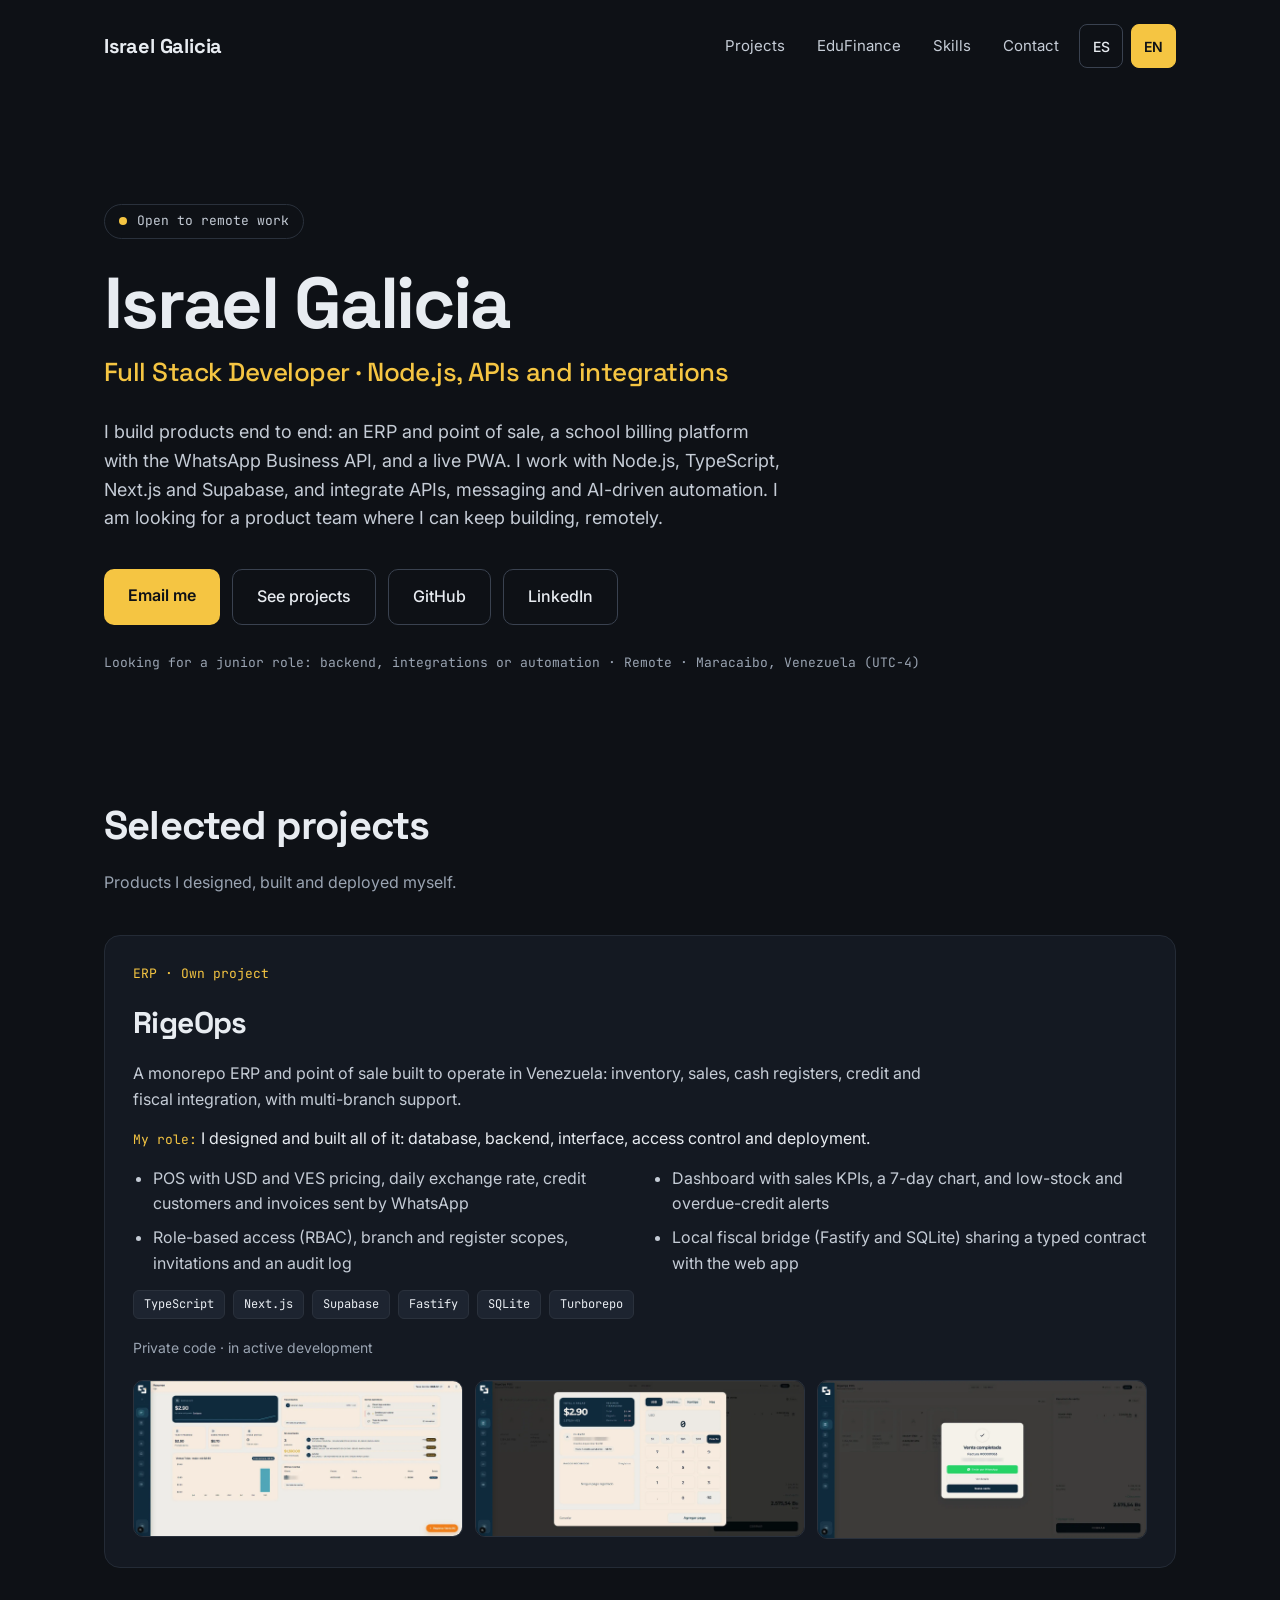
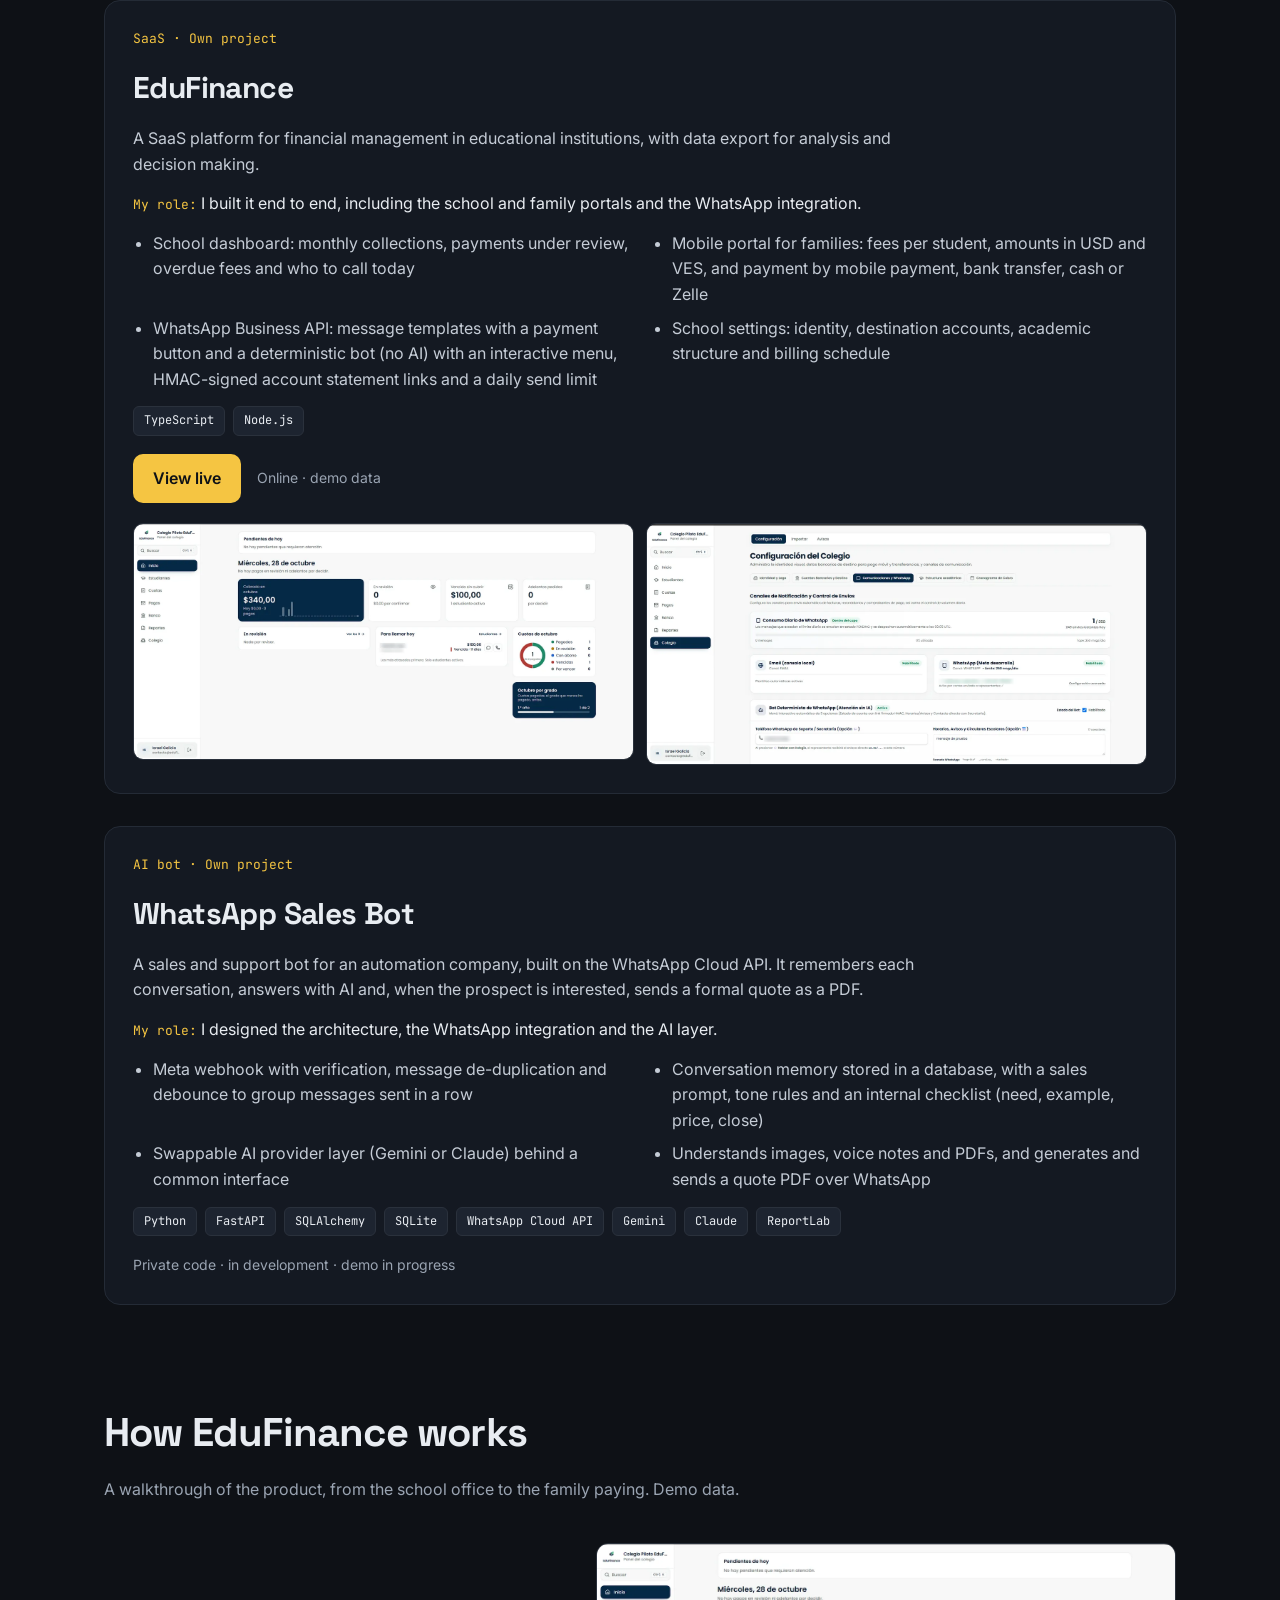
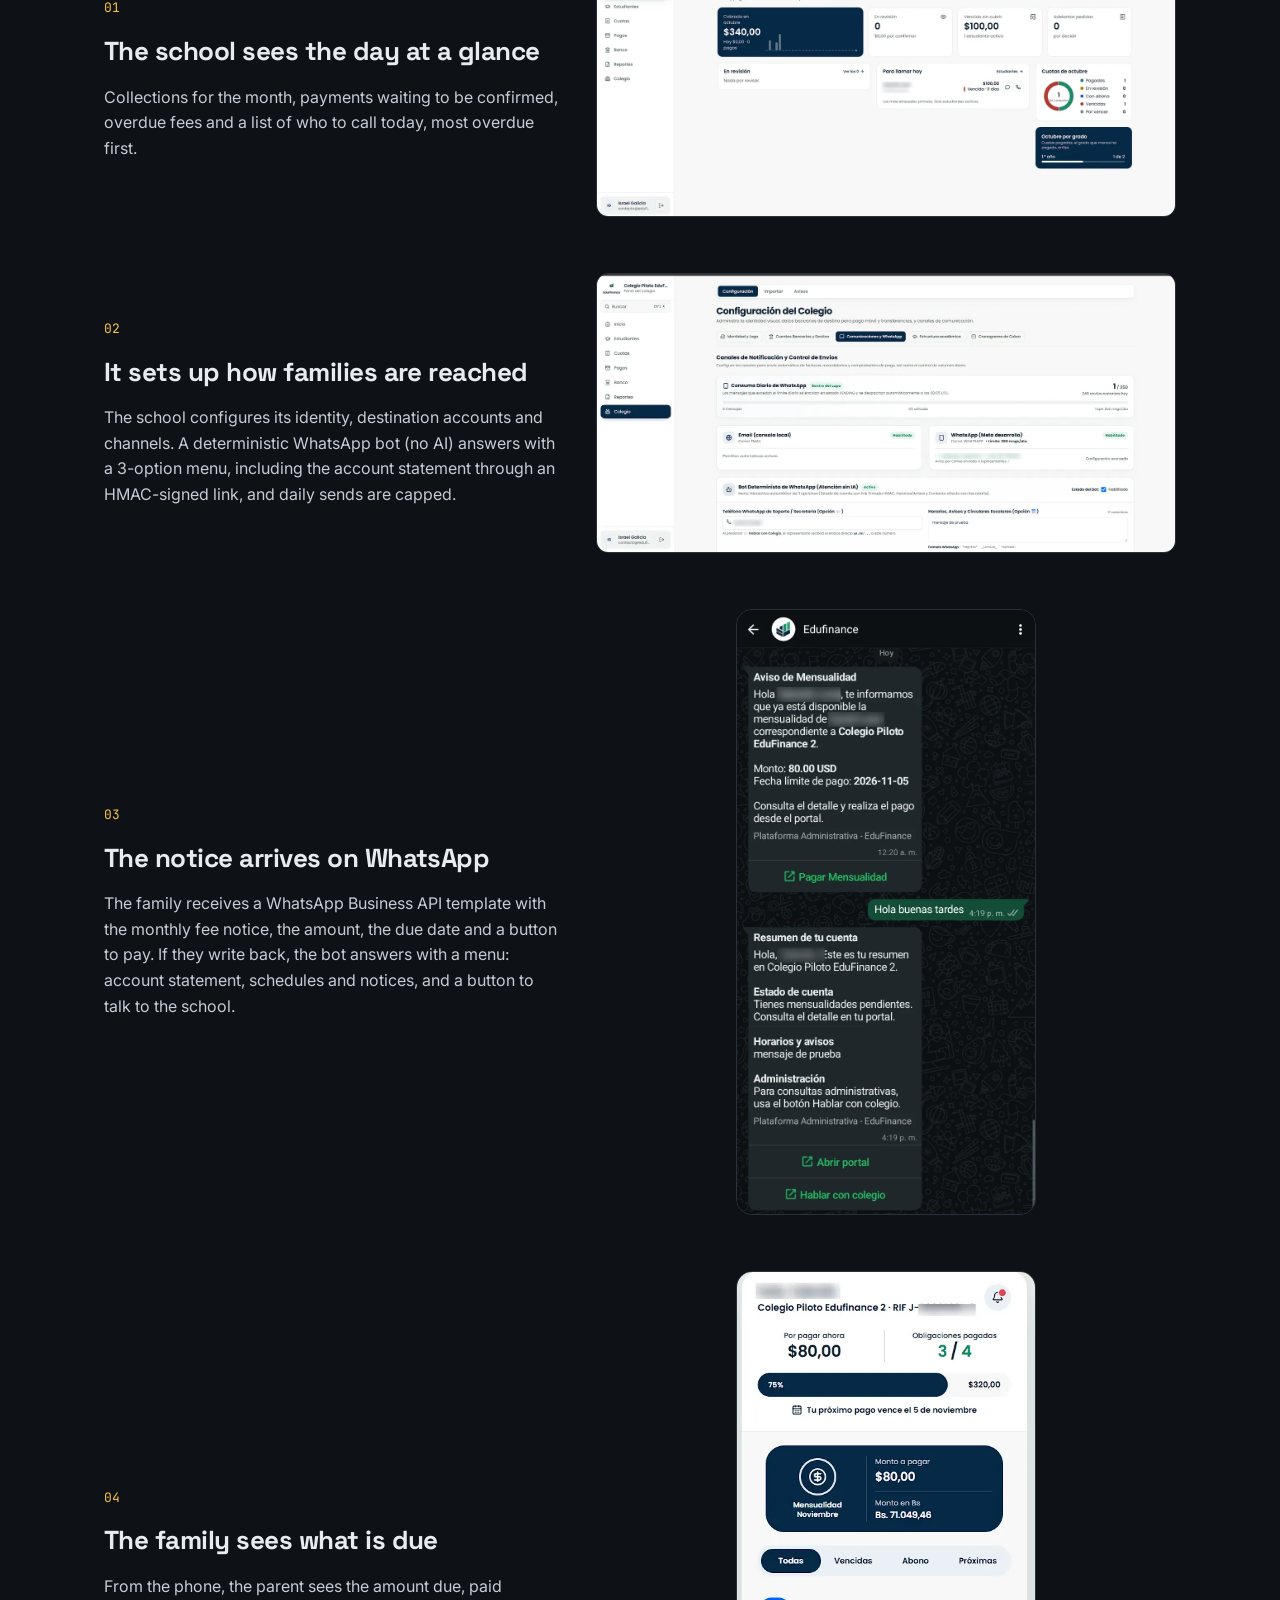
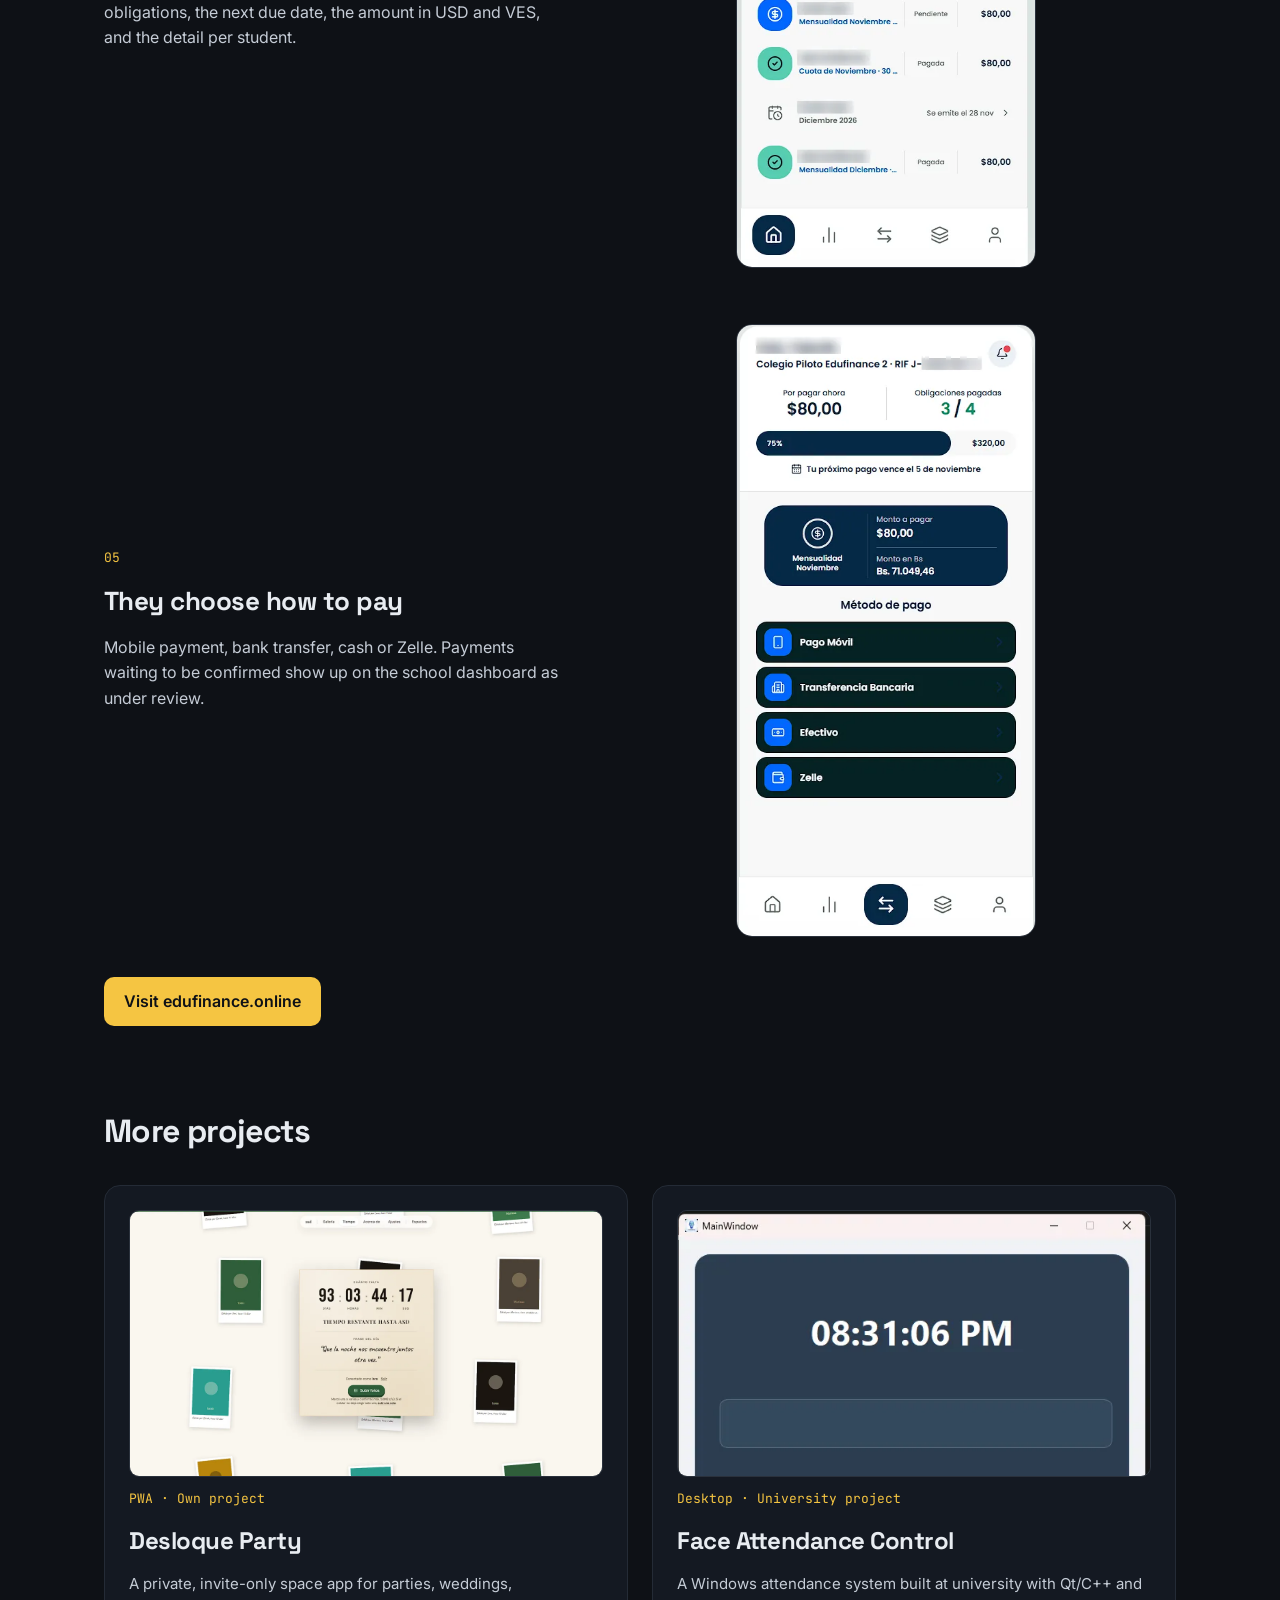
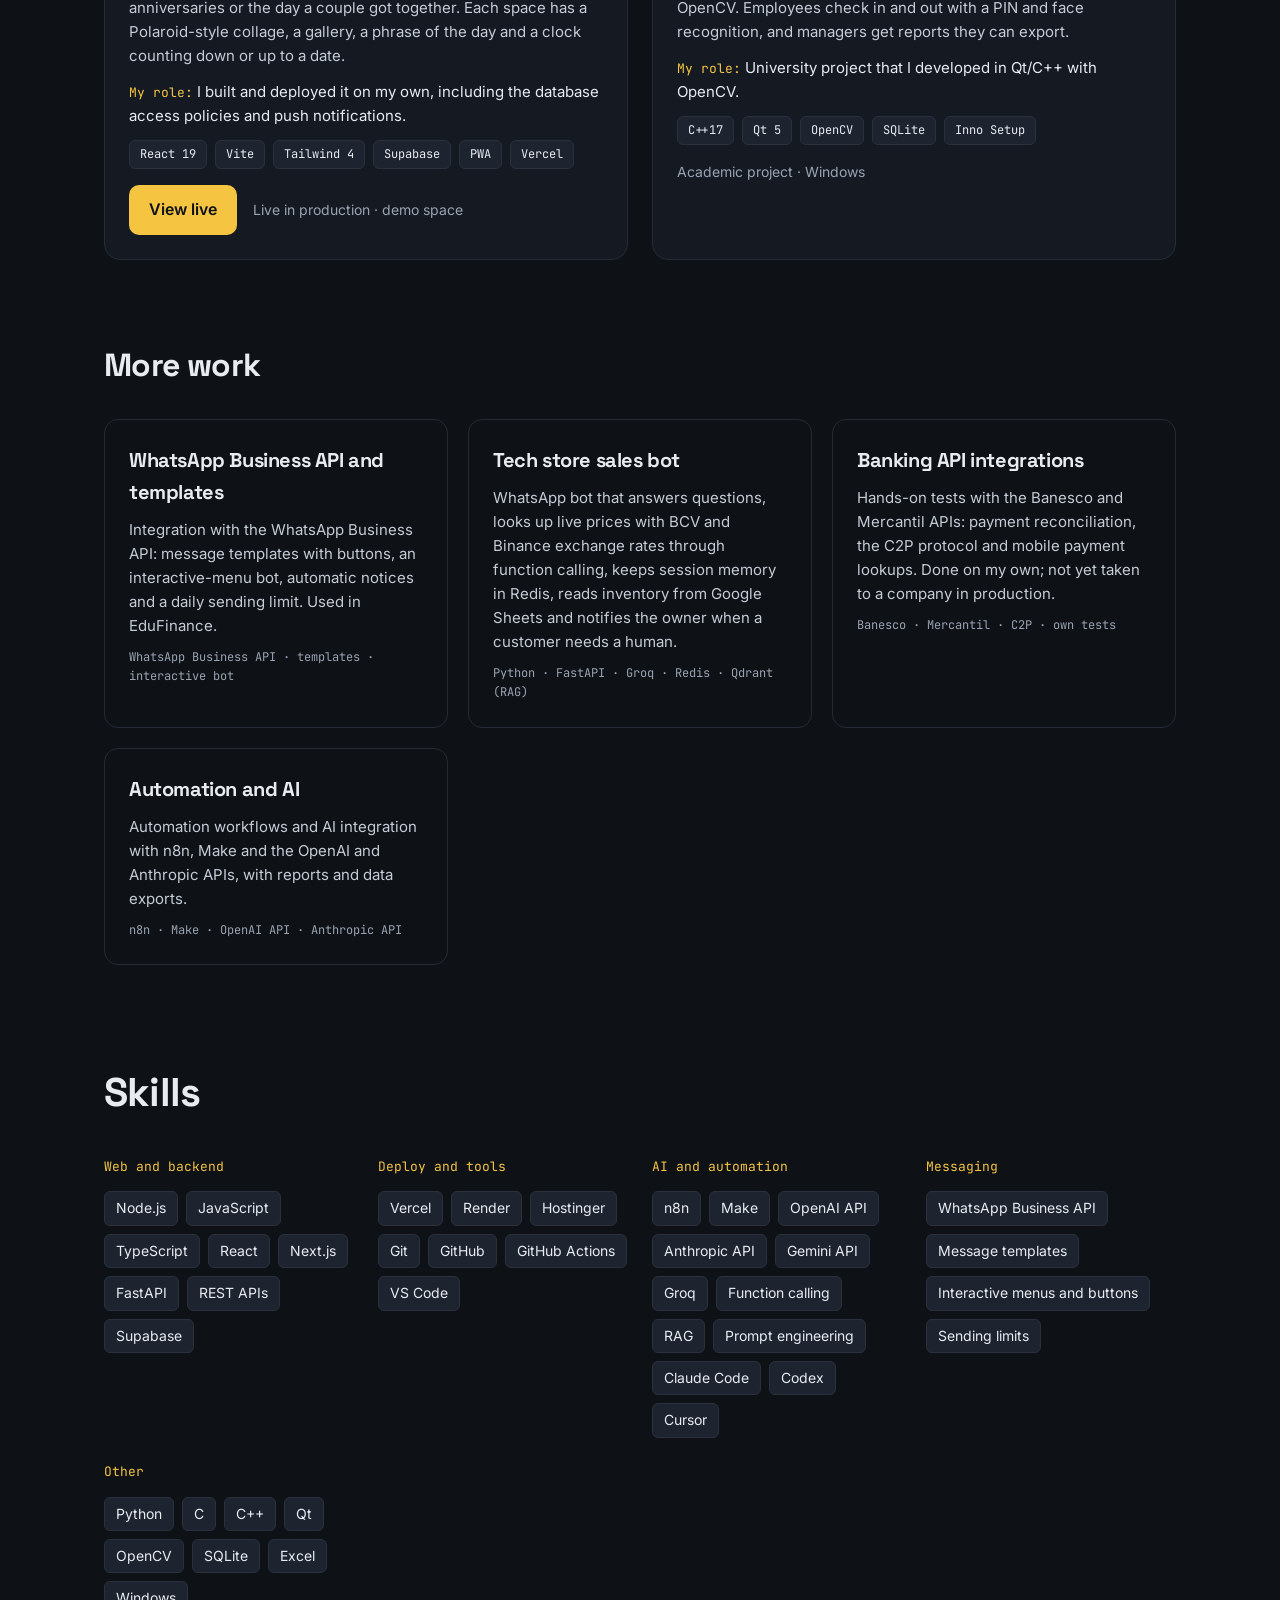
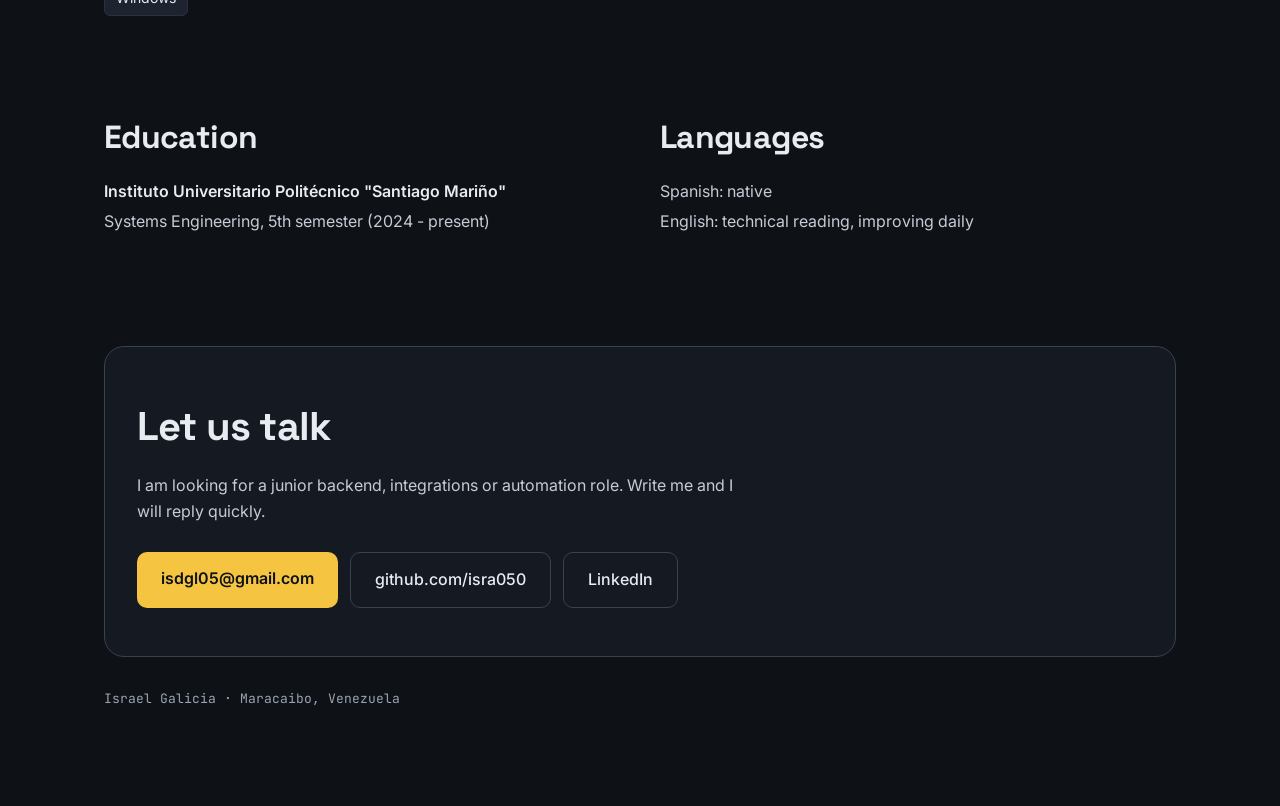
==== index.html @ 253f4ac2 "primera voy" ====
<!doctype html>
<html lang="es">
<head>
<meta charset="utf-8">
<meta name="viewport" content="width=device-width, initial-scale=1">
<title>Israel Galicia · Desarrollador Full Stack</title>
<meta name="description" content="Portafolio de Israel Galicia: Node.js, TypeScript, Next.js, Supabase, WhatsApp Business API e integraciones. Maracaibo, Venezuela · Remoto.">
<meta property="og:title" content="Israel Galicia · Full Stack Developer">
<meta property="og:description" content="ERP/POS, plataforma de cobranza con WhatsApp Business API y una PWA en producción.">
<link rel="preconnect" href="https://fonts.googleapis.com">
<link rel="preconnect" href="https://fonts.gstatic.com" crossorigin>
<link rel="stylesheet" href="https://fonts.googleapis.com/css2?family=Space+Grotesk:wght@500;700&family=Inter:wght@400;500;600&family=JetBrains+Mono:wght@400;500&display=swap">
<style>
*{box-sizing:border-box}
html{scroll-behavior:smooth}
body{margin:0;background:#0E1116;color:#E8ECF1;font-family:'Inter',system-ui,sans-serif;font-size:16px;line-height:1.6}
a{color:#F5C542}a:hover{color:#FFE08A}
button{font-family:inherit;border-radius:8px;padding:8px 12px;min-width:44px;min-height:44px;font-size:14px;cursor:pointer;background:transparent;color:#E8ECF1;border:1px solid #3A4250;font-weight:500}
button.on{background:#F5C542;color:#0E1116;border-color:#F5C542;font-weight:600}
.w{max-width:1120px;margin:0 auto;padding:40px 24px}
.mono{font-family:'JetBrains Mono',monospace}
.sg{font-family:'Space Grotesk',sans-serif;font-weight:700;letter-spacing:-.02em}
h1,h2,h3{margin:0}
h2.big{font-size:40px}h2.mid{font-size:32px}
.nav{display:flex;flex-wrap:wrap;gap:16px;align-items:center;justify-content:space-between;padding-top:24px}
.nav a.l{color:#C5CCD6;text-decoration:none;font-size:15px;padding:10px 12px}
.nav .r{display:flex;flex-wrap:wrap;gap:8px;align-items:center}
.hero{padding-top:96px;padding-bottom:80px}
.pill{display:inline-flex;align-items:center;gap:10px;border:1px solid #2A313C;border-radius:999px;padding:6px 14px;font-size:13px;color:#C5CCD6}
.pill i{width:8px;height:8px;border-radius:999px;background:#F5C542;display:inline-block}
.hero h1{margin-top:28px;font-size:72px;line-height:1.02;letter-spacing:-.03em}
.btn{background:#F5C542;color:#0E1116;text-decoration:none;font-weight:600;padding:14px 24px;border-radius:10px;display:inline-block}
.btn:hover{color:#0E1116;background:#FFE08A}
.btn2{border:1px solid #3A4250;color:#E8ECF1;text-decoration:none;font-weight:500;padding:14px 24px;border-radius:10px;display:inline-block}
.btn.s{padding:12px 20px}
.card{border:1px solid #242B36;background:#141922;border-radius:16px;padding:28px;display:flex;flex-direction:column;gap:14px}
.kind{font-size:13px;color:#F5C542}
.chip{font-family:'JetBrains Mono',monospace;font-size:12px;color:#E8ECF1;background:#1D2430;border:1px solid #2A313C;border-radius:6px;padding:4px 10px}
.chips{display:flex;flex-wrap:wrap;gap:8px}
.pts{margin:0;padding-left:20px;color:#C5CCD6;display:grid;grid-template-columns:repeat(auto-fit,minmax(320px,1fr));gap:8px 44px}
.shots img,.shot{width:100%;height:auto;display:block;border-radius:10px;border:1px solid #2A313C}
.row{display:flex;flex-wrap:wrap;gap:16px;align-items:center;margin-top:4px}
.muted{color:#9AA4B2}.soft{color:#C5CCD6}
.flow{display:flex;flex-wrap:wrap;gap:32px;align-items:center}
.flow .tx{flex:1 1 300px;min-width:0;display:flex;flex-direction:column;gap:12px}
.flow .im{flex:1.5 1 340px;min-width:0;display:flex;justify-content:center}
.flow img{max-width:100%;height:auto;display:block;border-radius:12px;border:1px solid #2A313C}
.grid2{display:grid;gap:24px;grid-template-columns:repeat(auto-fit,minmax(320px,1fr))}
.more{border:1px solid #242B36;border-radius:14px;padding:24px;display:flex;flex-direction:column;gap:10px}
.skill{font-size:14px;color:#E8ECF1;background:#1D2430;border:1px solid #2A313C;border-radius:6px;padding:5px 11px}
.contact{border:1px solid #3A4250;border-radius:20px;padding:48px 32px;background:#141922}
:focus-visible{outline:2px solid #F5C542;outline-offset:2px}
@media (max-width:640px){
 .hero h1{font-size:46px}.hero{padding-top:56px;padding-bottom:48px}
 h2.big{font-size:32px}.shots{grid-template-columns:minmax(0,1fr)!important}
 .pts{grid-template-columns:minmax(0,1fr)}.card{padding:20px}.contact{padding:32px 20px}
 .grid2{grid-template-columns:minmax(0,1fr)}
}
</style>
</head>
<body>
<div id="app"></div>
<script>
var DATA={"es": {"t": {"navProjects": "Proyectos", "navSkills": "Habilidades", "navContact": "Contacto", "status": "Disponible para trabajo remoto", "role": "Desarrollador Full Stack · Node.js, APIs e integraciones", "intro": "Construyo productos de punta a punta: un ERP con punto de venta, una plataforma de cobranza escolar con WhatsApp Business API y una PWA en producción. Trabajo con Node.js, TypeScript, Next.js y Supabase, e integro APIs, mensajería y automatización con IA. Busco un equipo de producto donde seguir construyendo, de forma remota.", "ctaMail": "Escríbeme", "ctaProjects": "Ver proyectos", "projectsTitle": "Proyectos seleccionados", "projectsSub": "Productos que diseñé, construí y puse en producción yo mismo.", "shotPlaceholder": "Captura de pantalla pendiente", "flowTitle": "Cómo se mueve EduFinance", "flowSub": "Un recorrido por el producto, de la secretaría del colegio a la familia que paga. Datos de demostración.", "flowCta": "Visitar edufinance.online", "avail": "Busco un rol junior: backend, integraciones o automatización · Remoto · Maracaibo, Venezuela (UTC-4)", "roleLabel": "Mi rol:", "otherTitle": "Más proyectos", "viewLive": "Ver en vivo", "moreTitle": "Más trabajo", "skillsTitle": "Habilidades", "eduTitle": "Educación", "eduDegree": "Ingeniería de Sistemas, 5.º semestre (2024 - presente)", "langTitle": "Idiomas", "langEs": "Español: nativo", "langEn": "Inglés: lectura técnica, mejorando a diario", "contactTitle": "Hablemos", "contactSub": "Busco un rol junior de backend, integraciones o automatización. Escríbeme y te respondo pronto.", "footer": "Israel Galicia · Maracaibo, Venezuela"}, "more": [{"name": "WhatsApp Business API y plantillas", "desc": "Integración con la WhatsApp Business API: plantillas de mensajes con botones, bot con menú interactivo, avisos automáticos y control del límite diario de envíos. En uso en EduFinance.", "note": "WhatsApp Business API · plantillas · bot interactivo"}, {"name": "Bot de ventas para tienda de tecnología", "desc": "Bot de WhatsApp que responde preguntas, consulta precios en tiempo real con las tasas BCV y Binance mediante function calling, guarda la sesión en Redis, lee el inventario desde Google Sheets y avisa al dueño cuando un cliente necesita atención humana.", "note": "Python · FastAPI · Groq · Redis · Qdrant (RAG)"}, {"name": "Integraciones con APIs bancarias", "desc": "Pruebas reales con las APIs de Banesco y Mercantil: conciliación de pagos, protocolo C2P y consultas de pago móvil. Las hice por mi cuenta; todavía no las he llevado a una empresa en producción.", "note": "Banesco · Mercantil · C2P · pruebas propias"}, {"name": "Automatización e IA", "desc": "Flujos de automatización e integración de IA con n8n, Make y las APIs de OpenAI y Anthropic, con reportes y exportaciones de datos.", "note": "n8n · Make · OpenAI API · Anthropic API"}], "skills": [{"title": "Web y backend", "items": [{"label": "Node.js"}, {"label": "JavaScript"}, {"label": "TypeScript"}, {"label": "React"}, {"label": "Next.js"}, {"label": "FastAPI"}, {"label": "REST APIs"}, {"label": "Supabase"}]}, {"title": "Despliegue y herramientas", "items": [{"label": "Vercel"}, {"label": "Render"}, {"label": "Hostinger"}, {"label": "Git"}, {"label": "GitHub"}, {"label": "GitHub Actions"}, {"label": "VS Code"}]}, {"title": "IA y automatización", "items": [{"label": "n8n"}, {"label": "Make"}, {"label": "OpenAI API"}, {"label": "Anthropic API"}, {"label": "Gemini API"}, {"label": "Groq"}, {"label": "Function calling"}, {"label": "RAG"}, {"label": "Prompt engineering"}, {"label": "Claude Code"}, {"label": "Codex"}, {"label": "Cursor"}]}, {"title": "Mensajería", "items": [{"label": "WhatsApp Business API"}, {"label": "Plantillas de mensajes"}, {"label": "Menús interactivos y botones"}, {"label": "Control de límites de envío"}]}, {"title": "Otros", "items": [{"label": "Python"}, {"label": "C"}, {"label": "C++"}, {"label": "Qt"}, {"label": "OpenCV"}, {"label": "SQLite"}, {"label": "Excel"}, {"label": "Windows"}]}], "flow": [{"step": "01", "src": "img/edu_panel.webp", "imgStyle": "width: 100%; height: auto; display: block; border-radius: 12px; border: 1px solid #2A313C", "alt": "Panel del colegio en EduFinance", "title": "El colegio ve el día de un vistazo", "text": "Cobrado en el mes, pagos por confirmar, cuotas vencidas sin cubrir y una lista de a quién llamar hoy, con los más atrasados primero."}, {"step": "02", "src": "img/edu_config.webp", "imgStyle": "width: 100%; height: auto; display: block; border-radius: 12px; border: 1px solid #2A313C", "alt": "Configuración de comunicaciones y WhatsApp en EduFinance", "title": "Configura cómo se contacta a las familias", "text": "El colegio configura su identidad, cuentas de destino y canales. Un bot de WhatsApp determinista (sin IA) responde con un menú de 3 opciones, entre ellas el estado de cuenta con enlace firmado con HMAC, y hay un tope diario de envíos."}, {"step": "03", "src": "img/edu_wa.webp", "imgStyle": "width: 100%; max-width: 300px; height: auto; display: block; border-radius: 16px; border: 1px solid #2A313C", "alt": "Conversación de WhatsApp con la plantilla de aviso de mensualidad y el menú del bot de EduFinance", "title": "El aviso llega por WhatsApp", "text": "La familia recibe una plantilla de la WhatsApp Business API con el aviso de mensualidad, el monto, la fecha límite y un botón para pagar. Si escribe, el bot responde con un menú: estado de cuenta, horarios y avisos, y un botón para hablar con el colegio."}, {"step": "04", "src": "img/edu_cuotas.webp", "imgStyle": "width: 100%; max-width: 300px; height: auto; display: block; border-radius: 16px; border: 1px solid #2A313C", "alt": "Portal móvil de EduFinance para familias", "title": "La familia ve lo que debe", "text": "Desde el celular, el representante ve cuánto debe pagar, las obligaciones pagadas, el próximo vencimiento, el monto en USD y en bolívares y el detalle por estudiante."}, {"step": "05", "src": "img/edu_pago.webp", "imgStyle": "width: 100%; max-width: 300px; height: auto; display: block; border-radius: 16px; border: 1px solid #2A313C", "alt": "Selección de método de pago en EduFinance", "title": "Elige cómo pagar", "text": "Pago Móvil, transferencia bancaria, efectivo o Zelle. Los pagos pendientes de confirmar aparecen en el panel del colegio como en revisión."}], "featured": [{"kind": "ERP · Proyecto propio", "name": "RigeOps", "desc": "ERP y punto de venta en monorepo, pensado para operar en Venezuela: inventario, ventas, cajas, crédito e integración fiscal, con soporte multi-sucursal.", "points": [{"text": "POS con precios en USD y VES, tasa del día, clientes a crédito y facturas enviadas por WhatsApp"}, {"text": "Dashboard con KPIs de ventas, gráfico de 7 días y alertas de stock bajo y créditos vencidos"}, {"text": "Control de acceso por roles (RBAC), scopes por sucursal y caja, invitaciones y auditoría"}, {"text": "Bridge fiscal local (Fastify y SQLite) que comparte un contrato tipado con la web"}], "stack": [{"label": "TypeScript"}, {"label": "Next.js"}, {"label": "Supabase"}, {"label": "Fastify"}, {"label": "SQLite"}, {"label": "Turborepo"}], "hasLink": false, "link": "", "status": "Código privado · en desarrollo activo", "gallery": [{"src": "img/rige_dash.webp", "alt": "Dashboard de RigeOps con ventas, alertas y productos top"}, {"src": "img/rige_cobro.webp", "alt": "Pantalla de cobro del POS de RigeOps con pagos mixtos"}, {"src": "img/rige_venta.webp", "alt": "Venta completada en RigeOps con opción de enviar la factura por WhatsApp"}], "hasGallery": true, "galleryStyle": "display: grid; grid-template-columns: repeat(3, minmax(0, 1fr)); gap: 12px; align-items: start", "role": "Lo diseñé y construí todo: base de datos, backend, interfaz, control de acceso y despliegue."}, {"kind": "SaaS · Proyecto propio", "name": "EduFinance", "desc": "Plataforma SaaS de gestión financiera para instituciones educativas, con exportación de información para análisis y toma de decisiones.", "points": [{"text": "Panel del colegio: cobrado del mes, pagos en revisión, cuotas vencidas y lista de a quién llamar hoy"}, {"text": "Portal móvil para representantes: cuotas por estudiante, monto en USD y Bs, y pago por Pago Móvil, transferencia, efectivo o Zelle"}, {"text": "WhatsApp Business API: plantillas de mensajes con botón de pago y un bot determinista (sin IA) con menú interactivo, estado de cuenta por enlace firmado con HMAC y tope diario de envíos"}, {"text": "Configuración del colegio: identidad, cuentas de destino, estructura académica y cronograma de cobro"}], "stack": [{"label": "TypeScript"}, {"label": "Node.js"}], "hasLink": true, "link": "https://edufinance.online", "status": "En línea · datos de demostración", "gallery": [{"src": "img/edu_panel.webp", "alt": "Panel del colegio en EduFinance"}, {"src": "img/edu_config.webp", "alt": "Configuración de comunicaciones y WhatsApp en EduFinance"}], "hasGallery": true, "galleryStyle": "display: grid; grid-template-columns: repeat(2, minmax(0, 1fr)); gap: 12px; align-items: start", "role": "Lo construí de punta a punta, incluidos los portales del colegio y de las familias y la integración con WhatsApp."}, {"kind": "Bot con IA · Proyecto propio", "name": "Bot de ventas por WhatsApp", "desc": "Bot de ventas y atención para una empresa de automatizaciones, sobre la WhatsApp Cloud API. Recuerda cada conversación, responde con IA y, cuando el prospecto muestra interés, envía una cotización formal en PDF.", "points": [{"text": "Webhook de Meta con verificación, deduplicación de mensajes y debounce para agrupar mensajes seguidos"}, {"text": "Memoria de la conversación en base de datos, con prompt de ventas, reglas de tono y checklist interna (necesidad, ejemplo, precio y cierre)"}, {"text": "Capa de proveedores de IA intercambiable (Gemini o Claude) detrás de una interfaz común"}, {"text": "Entiende imágenes, notas de voz y PDFs, y genera y envía por WhatsApp una cotización en PDF"}], "stack": [{"label": "Python"}, {"label": "FastAPI"}, {"label": "SQLAlchemy"}, {"label": "SQLite"}, {"label": "WhatsApp Cloud API"}, {"label": "Gemini"}, {"label": "Claude"}, {"label": "ReportLab"}], "hasLink": false, "link": "", "status": "Código privado · en desarrollo · demo en preparación", "gallery": [], "hasGallery": false, "galleryStyle": "display: grid; grid-template-columns: repeat(2, minmax(0, 1fr)); gap: 12px; align-items: start", "role": "Diseñé la arquitectura, la integración con WhatsApp y la capa de IA."}], "others": [{"kind": "PWA · Proyecto propio", "name": "Desloque Party", "desc": "App de espacios privados por invitación para fiestas, bodas, aniversarios o el día en que una pareja se hizo novios. Cada espacio tiene collage tipo Polaroid, galería, frase del día y un reloj de cuánto falta o cuánto pasó.", "points": [{"text": "Subida de fotos y videos (HEIC a JPEG, hasta 50 MB), reacciones y comentarios"}, {"text": "Notificaciones Web Push a los miembros del espacio"}, {"text": "Almacenamiento privado con acceso por membresía (RLS en Supabase)"}, {"text": "CI con GitHub Actions: lint, build y verificación de migraciones"}], "stack": [{"label": "React 19"}, {"label": "Vite"}, {"label": "Tailwind 4"}, {"label": "Supabase"}, {"label": "PWA"}, {"label": "Vercel"}], "hasLink": true, "link": "https://desloque.vercel.app/i/K3XNDMN3", "status": "En producción · espacio de demostración", "gallery": [{"src": "img/des_tiempo.webp", "alt": "Espacio de Desloque con cuenta regresiva, frase del día y subida de fotos"}, {"src": "img/des_acerca.webp", "alt": "Detalles del espacio de Desloque, enlace de invitación y miembros"}], "hasGallery": true, "galleryStyle": "display: grid; grid-template-columns: repeat(2, minmax(0, 1fr)); gap: 12px; align-items: start", "role": "Lo construí y lo desplegué yo solo, incluidas las políticas de acceso a la base de datos y las notificaciones push.", "cover": "img/des_tiempo.webp", "coverAlt": "Espacio de Desloque con cuenta regresiva, frase del día y subida de fotos"}, {"id": "attendance", "kind": "Escritorio · Proyecto universitario", "name": "Control de asistencia facial", "desc": "Sistema de control de asistencia para Windows hecho en la universidad con Qt/C++ y OpenCV. Los empleados marcan entrada y salida con PIN y reconocimiento facial, y la administración consulta y exporta reportes.", "points": [{"text": "Registro de empleados con PIN de 4 dígitos, horario y captura automática de 15 fotos del rostro"}, {"text": "Reconocimiento facial LBPH con OpenCV; alterna entrada y salida automáticamente y las compara con el horario (temprano, puntual, tolerable o tarde)"}, {"text": "Hora validada con un servidor NTP (time.google.com) y mensajes de voz con Qt Text-to-Speech"}, {"text": "Reportes filtrables por nombre y fecha, exportación a CSV para Excel, base de datos SQLite local e instalador con Inno Setup"}], "stack": [{"label": "C++17"}, {"label": "Qt 5"}, {"label": "OpenCV"}, {"label": "SQLite"}, {"label": "Inno Setup"}], "hasLink": false, "link": "", "status": "Proyecto académico · Windows", "gallery": [{"src": "img/as_pin.webp", "alt": "Pantalla de asistencia con reloj y teclado de PIN"}, {"src": "img/as_reg.webp", "alt": "Registro de empleado con horario y captura del rostro"}, {"src": "img/as_conf.webp", "alt": "Confirmación de salida tras el reconocimiento facial, con la hora comparada con el horario"}, {"src": "img/as_rep.webp", "alt": "Reporte de asistencia con filtros por nombre y fecha y exportación a CSV"}], "hasGallery": true, "galleryStyle": "display: grid; grid-template-columns: repeat(4, minmax(0, 1fr)); gap: 12px; align-items: start", "role": "Proyecto universitario que desarrollé en Qt/C++ con OpenCV.", "cover": "img/as_pin.webp", "coverAlt": "Pantalla de asistencia con reloj y teclado de PIN"}]}, "en": {"t": {"navProjects": "Projects", "navSkills": "Skills", "navContact": "Contact", "status": "Open to remote work", "role": "Full Stack Developer · Node.js, APIs and integrations", "intro": "I build products end to end: an ERP and point of sale, a school billing platform with the WhatsApp Business API, and a live PWA. I work with Node.js, TypeScript, Next.js and Supabase, and integrate APIs, messaging and AI-driven automation. I am looking for a product team where I can keep building, remotely.", "ctaMail": "Email me", "ctaProjects": "See projects", "projectsTitle": "Selected projects", "projectsSub": "Products I designed, built and deployed myself.", "shotPlaceholder": "Screenshot coming soon", "flowTitle": "How EduFinance works", "flowSub": "A walkthrough of the product, from the school office to the family paying. Demo data.", "flowCta": "Visit edufinance.online", "avail": "Looking for a junior role: backend, integrations or automation · Remote · Maracaibo, Venezuela (UTC-4)", "roleLabel": "My role:", "otherTitle": "More projects", "viewLive": "View live", "moreTitle": "More work", "skillsTitle": "Skills", "eduTitle": "Education", "eduDegree": "Systems Engineering, 5th semester (2024 - present)", "langTitle": "Languages", "langEs": "Spanish: native", "langEn": "English: technical reading, improving daily", "contactTitle": "Let us talk", "contactSub": "I am looking for a junior backend, integrations or automation role. Write me and I will reply quickly.", "footer": "Israel Galicia · Maracaibo, Venezuela"}, "more": [{"name": "WhatsApp Business API and templates", "desc": "Integration with the WhatsApp Business API: message templates with buttons, an interactive-menu bot, automatic notices and a daily sending limit. Used in EduFinance.", "note": "WhatsApp Business API · templates · interactive bot"}, {"name": "Tech store sales bot", "desc": "WhatsApp bot that answers questions, looks up live prices with BCV and Binance exchange rates through function calling, keeps session memory in Redis, reads inventory from Google Sheets and notifies the owner when a customer needs a human.", "note": "Python · FastAPI · Groq · Redis · Qdrant (RAG)"}, {"name": "Banking API integrations", "desc": "Hands-on tests with the Banesco and Mercantil APIs: payment reconciliation, the C2P protocol and mobile payment lookups. Done on my own; not yet taken to a company in production.", "note": "Banesco · Mercantil · C2P · own tests"}, {"name": "Automation and AI", "desc": "Automation workflows and AI integration with n8n, Make and the OpenAI and Anthropic APIs, with reports and data exports.", "note": "n8n · Make · OpenAI API · Anthropic API"}], "skills": [{"title": "Web and backend", "items": [{"label": "Node.js"}, {"label": "JavaScript"}, {"label": "TypeScript"}, {"label": "React"}, {"label": "Next.js"}, {"label": "FastAPI"}, {"label": "REST APIs"}, {"label": "Supabase"}]}, {"title": "Deploy and tools", "items": [{"label": "Vercel"}, {"label": "Render"}, {"label": "Hostinger"}, {"label": "Git"}, {"label": "GitHub"}, {"label": "GitHub Actions"}, {"label": "VS Code"}]}, {"title": "AI and automation", "items": [{"label": "n8n"}, {"label": "Make"}, {"label": "OpenAI API"}, {"label": "Anthropic API"}, {"label": "Gemini API"}, {"label": "Groq"}, {"label": "Function calling"}, {"label": "RAG"}, {"label": "Prompt engineering"}, {"label": "Claude Code"}, {"label": "Codex"}, {"label": "Cursor"}]}, {"title": "Messaging", "items": [{"label": "WhatsApp Business API"}, {"label": "Message templates"}, {"label": "Interactive menus and buttons"}, {"label": "Sending limits"}]}, {"title": "Other", "items": [{"label": "Python"}, {"label": "C"}, {"label": "C++"}, {"label": "Qt"}, {"label": "OpenCV"}, {"label": "SQLite"}, {"label": "Excel"}, {"label": "Windows"}]}], "flow": [{"step": "01", "src": "img/edu_panel.webp", "imgStyle": "width: 100%; height: auto; display: block; border-radius: 12px; border: 1px solid #2A313C", "alt": "EduFinance school dashboard", "title": "The school sees the day at a glance", "text": "Collections for the month, payments waiting to be confirmed, overdue fees and a list of who to call today, most overdue first."}, {"step": "02", "src": "img/edu_config.webp", "imgStyle": "width: 100%; height: auto; display: block; border-radius: 12px; border: 1px solid #2A313C", "alt": "EduFinance communications and WhatsApp settings", "title": "It sets up how families are reached", "text": "The school configures its identity, destination accounts and channels. A deterministic WhatsApp bot (no AI) answers with a 3-option menu, including the account statement through an HMAC-signed link, and daily sends are capped."}, {"step": "03", "src": "img/edu_wa.webp", "imgStyle": "width: 100%; max-width: 300px; height: auto; display: block; border-radius: 16px; border: 1px solid #2A313C", "alt": "WhatsApp conversation with a monthly-fee template message and the EduFinance bot menu", "title": "The notice arrives on WhatsApp", "text": "The family receives a WhatsApp Business API template with the monthly fee notice, the amount, the due date and a button to pay. If they write back, the bot answers with a menu: account statement, schedules and notices, and a button to talk to the school."}, {"step": "04", "src": "img/edu_cuotas.webp", "imgStyle": "width: 100%; max-width: 300px; height: auto; display: block; border-radius: 16px; border: 1px solid #2A313C", "alt": "EduFinance mobile portal for families", "title": "The family sees what is due", "text": "From the phone, the parent sees the amount due, paid obligations, the next due date, the amount in USD and VES, and the detail per student."}, {"step": "05", "src": "img/edu_pago.webp", "imgStyle": "width: 100%; max-width: 300px; height: auto; display: block; border-radius: 16px; border: 1px solid #2A313C", "alt": "EduFinance payment method selection", "title": "They choose how to pay", "text": "Mobile payment, bank transfer, cash or Zelle. Payments waiting to be confirmed show up on the school dashboard as under review."}], "featured": [{"kind": "ERP · Own project", "name": "RigeOps", "desc": "A monorepo ERP and point of sale built to operate in Venezuela: inventory, sales, cash registers, credit and fiscal integration, with multi-branch support.", "points": [{"text": "POS with USD and VES pricing, daily exchange rate, credit customers and invoices sent by WhatsApp"}, {"text": "Dashboard with sales KPIs, a 7-day chart, and low-stock and overdue-credit alerts"}, {"text": "Role-based access (RBAC), branch and register scopes, invitations and an audit log"}, {"text": "Local fiscal bridge (Fastify and SQLite) sharing a typed contract with the web app"}], "stack": [{"label": "TypeScript"}, {"label": "Next.js"}, {"label": "Supabase"}, {"label": "Fastify"}, {"label": "SQLite"}, {"label": "Turborepo"}], "hasLink": false, "link": "", "status": "Private code · in active development", "gallery": [{"src": "img/rige_dash.webp", "alt": "RigeOps dashboard with sales, alerts and top products"}, {"src": "img/rige_cobro.webp", "alt": "RigeOps POS payment screen with mixed payment methods"}, {"src": "img/rige_venta.webp", "alt": "RigeOps completed sale with option to send the invoice by WhatsApp"}], "hasGallery": true, "galleryStyle": "display: grid; grid-template-columns: repeat(3, minmax(0, 1fr)); gap: 12px; align-items: start", "role": "I designed and built all of it: database, backend, interface, access control and deployment."}, {"kind": "SaaS · Own project", "name": "EduFinance", "desc": "A SaaS platform for financial management in educational institutions, with data export for analysis and decision making.", "points": [{"text": "School dashboard: monthly collections, payments under review, overdue fees and who to call today"}, {"text": "Mobile portal for families: fees per student, amounts in USD and VES, and payment by mobile payment, bank transfer, cash or Zelle"}, {"text": "WhatsApp Business API: message templates with a payment button and a deterministic bot (no AI) with an interactive menu, HMAC-signed account statement links and a daily send limit"}, {"text": "School settings: identity, destination accounts, academic structure and billing schedule"}], "stack": [{"label": "TypeScript"}, {"label": "Node.js"}], "hasLink": true, "link": "https://edufinance.online", "status": "Online · demo data", "gallery": [{"src": "img/edu_panel.webp", "alt": "EduFinance school dashboard"}, {"src": "img/edu_config.webp", "alt": "EduFinance communications and WhatsApp settings"}], "hasGallery": true, "galleryStyle": "display: grid; grid-template-columns: repeat(2, minmax(0, 1fr)); gap: 12px; align-items: start", "role": "I built it end to end, including the school and family portals and the WhatsApp integration."}, {"kind": "AI bot · Own project", "name": "WhatsApp Sales Bot", "desc": "A sales and support bot for an automation company, built on the WhatsApp Cloud API. It remembers each conversation, answers with AI and, when the prospect is interested, sends a formal quote as a PDF.", "points": [{"text": "Meta webhook with verification, message de-duplication and debounce to group messages sent in a row"}, {"text": "Conversation memory stored in a database, with a sales prompt, tone rules and an internal checklist (need, example, price, close)"}, {"text": "Swappable AI provider layer (Gemini or Claude) behind a common interface"}, {"text": "Understands images, voice notes and PDFs, and generates and sends a quote PDF over WhatsApp"}], "stack": [{"label": "Python"}, {"label": "FastAPI"}, {"label": "SQLAlchemy"}, {"label": "SQLite"}, {"label": "WhatsApp Cloud API"}, {"label": "Gemini"}, {"label": "Claude"}, {"label": "ReportLab"}], "hasLink": false, "link": "", "status": "Private code · in development · demo in progress", "gallery": [], "hasGallery": false, "galleryStyle": "display: grid; grid-template-columns: repeat(2, minmax(0, 1fr)); gap: 12px; align-items: start", "role": "I designed the architecture, the WhatsApp integration and the AI layer."}], "others": [{"kind": "PWA · Own project", "name": "Desloque Party", "desc": "A private, invite-only space app for parties, weddings, anniversaries or the day a couple got together. Each space has a Polaroid-style collage, a gallery, a phrase of the day and a clock counting down or up to a date.", "points": [{"text": "Photo and video upload (HEIC to JPEG, up to 50 MB), reactions and comments"}, {"text": "Web Push notifications to space members"}, {"text": "Private storage with membership-based access (Supabase RLS)"}, {"text": "GitHub Actions CI: lint, build and migration drift check"}], "stack": [{"label": "React 19"}, {"label": "Vite"}, {"label": "Tailwind 4"}, {"label": "Supabase"}, {"label": "PWA"}, {"label": "Vercel"}], "hasLink": true, "link": "https://desloque.vercel.app/i/K3XNDMN3", "status": "Live in production · demo space", "gallery": [{"src": "img/des_tiempo.webp", "alt": "Desloque space with countdown, phrase of the day and photo upload"}, {"src": "img/des_acerca.webp", "alt": "Desloque space details, invite link and members"}], "hasGallery": true, "galleryStyle": "display: grid; grid-template-columns: repeat(2, minmax(0, 1fr)); gap: 12px; align-items: start", "role": "I built and deployed it on my own, including the database access policies and push notifications.", "cover": "img/des_tiempo.webp", "coverAlt": "Desloque space with countdown, phrase of the day and photo upload"}, {"id": "attendance", "kind": "Desktop · University project", "name": "Face Attendance Control", "desc": "A Windows attendance system built at university with Qt/C++ and OpenCV. Employees check in and out with a PIN and face recognition, and managers get reports they can export.", "points": [{"text": "Employee registration with a 4-digit PIN, schedule and automatic capture of 15 face photos"}, {"text": "LBPH face recognition with OpenCV; entries and exits alternate automatically and are compared with the schedule (early, on time, tolerable or late)"}, {"text": "Time validated against an NTP server (time.google.com), with voice messages through Qt Text-to-Speech"}, {"text": "Reports filterable by name and date, CSV export for Excel, local SQLite database and an Inno Setup installer"}], "stack": [{"label": "C++17"}, {"label": "Qt 5"}, {"label": "OpenCV"}, {"label": "SQLite"}, {"label": "Inno Setup"}], "hasLink": false, "link": "", "status": "Academic project · Windows", "gallery": [{"src": "img/as_pin.webp", "alt": "Attendance kiosk screen with clock and PIN keypad"}, {"src": "img/as_reg.webp", "alt": "Employee registration form with schedule and face capture"}, {"src": "img/as_conf.webp", "alt": "Check-out confirmation after face recognition, with time compared to the schedule"}, {"src": "img/as_rep.webp", "alt": "Attendance report with name and date filters and CSV export"}], "hasGallery": true, "galleryStyle": "display: grid; grid-template-columns: repeat(4, minmax(0, 1fr)); gap: 12px; align-items: start", "role": "University project that I developed in Qt/C++ with OpenCV.", "cover": "img/as_pin.webp", "coverAlt": "Attendance kiosk screen with clock and PIN keypad"}]}};
var GH='https://github.com/isra050',LI='https://www.linkedin.com/in/israel-galicia',MAIL='isdgl05@gmail.com';
function esc(s){return String(s==null?'':s).replace(/[&<>"]/g,function(c){return{'&':'&amp;','<':'&lt;','>':'&gt;','"':'&quot;'}[c]})}
function stack(a){return '<div class="chips">'+a.map(function(s){return '<span class="chip">'+esc(s.label)+'</span>'}).join('')+'</div>'}
function render(lang){
 var d=DATA[lang],t=d.t;
 document.documentElement.lang=lang;
 var h='';
 h+='<div class="w nav"><div class="sg" style="font-size:20px;letter-spacing:-.01em">Israel Galicia</div><div class="r">'
  +'<a class="l" href="#proyectos">'+esc(t.navProjects)+'</a><a class="l" href="#flujo">EduFinance</a><a class="l" href="#habilidades">'+esc(t.navSkills)+'</a><a class="l" href="#contacto">'+esc(t.navContact)+'</a>'
  +'<button data-l="es" aria-label="Español" class="'+(lang==='es'?'on':'')+'">ES</button><button data-l="en" aria-label="English" class="'+(lang==='en'?'on':'')+'">EN</button></div></div>';
 h+='<header class="w hero"><div class="pill mono"><i></i><span>'+esc(t.status)+'</span></div>'
  +'<h1 class="sg">Israel Galicia</h1><p class="sg" style="margin:16px 0 0;font-size:26px;line-height:1.3;color:#F5C542;font-weight:500">'+esc(t.role)+'</p>'
  +'<p class="soft" style="margin:28px 0 0;max-width:680px;font-size:18px">'+esc(t.intro)+'</p>'
  +'<div style="margin-top:36px;display:flex;flex-wrap:wrap;gap:12px"><a class="btn" href="mailto:'+MAIL+'">'+esc(t.ctaMail)+'</a><a class="btn2" href="#proyectos">'+esc(t.ctaProjects)+'</a><a class="btn2" href="'+GH+'">GitHub</a><a class="btn2" href="'+LI+'">LinkedIn</a></div>'
  +'<p class="mono muted" style="margin:28px 0 0;font-size:13px">'+esc(t.avail)+'</p></header>';
 h+='<section id="proyectos" class="w"><h2 class="sg big">'+esc(t.projectsTitle)+'</h2><p class="muted" style="margin:12px 0 0;max-width:640px">'+esc(t.projectsSub)+'</p><div style="margin-top:40px;display:flex;flex-direction:column;gap:32px">';
 d.featured.forEach(function(p){
  h+='<article class="card"><div class="mono kind">'+esc(p.kind)+'</div><h3 class="sg" style="font-size:30px">'+esc(p.name)+'</h3>'
   +'<p class="soft" style="margin:0;max-width:820px">'+esc(p.desc)+'</p>'
   +'<p style="margin:0;max-width:820px"><span class="mono kind">'+esc(t.roleLabel)+'</span> '+esc(p.role)+'</p>'
   +'<ul class="pts">'+p.points.map(function(x){return '<li>'+esc(x.text)+'</li>'}).join('')+'</ul>'+stack(p.stack)
   +'<div class="row">'+(p.hasLink?'<a class="btn s" href="'+esc(p.link)+'">'+esc(t.viewLive)+'</a>':'')+'<span class="muted" style="font-size:14px">'+esc(p.status)+'</span></div>';
  if(p.hasGallery){h+='<div class="shots" style="'+esc(p.galleryStyle)+';margin-top:6px">'+p.gallery.map(function(g){return '<img loading="lazy" src="'+esc(g.src)+'" alt="'+esc(g.alt)+'">'}).join('')+'</div>'}
  h+='</article>';
 });
 h+='</div></section>';
 h+='<section id="flujo" class="w" style="padding-top:56px"><h2 class="sg big">'+esc(t.flowTitle)+'</h2><p class="muted" style="margin:12px 0 0;max-width:640px">'+esc(t.flowSub)+'</p><div style="margin-top:40px;display:flex;flex-direction:column;gap:56px">';
 d.flow.forEach(function(f){
  var w=(f.imgStyle.match(/max-width:\s*(\d+)px/)||[])[1];
  h+='<div class="flow"><div class="tx"><div class="mono kind">'+esc(f.step)+'</div><h3 class="sg" style="font-size:26px">'+esc(f.title)+'</h3><p class="soft" style="margin:0">'+esc(f.text)+'</p></div><div class="im"><img loading="lazy" src="'+esc(f.src)+'" alt="'+esc(f.alt)+'" style="'+esc(f.imgStyle)+'"></div></div>';
 });
 h+='</div><div style="margin-top:40px"><a class="btn s" href="https://edufinance.online">'+esc(t.flowCta)+'</a></div></section>';
 h+='<section class="w"><h2 class="sg mid">'+esc(t.otherTitle)+'</h2><div class="grid2" style="margin-top:28px">';
 d.others.forEach(function(o){
  h+='<article class="card" style="padding:24px;gap:12px"><img loading="lazy" src="'+esc(o.cover)+'" alt="'+esc(o.coverAlt)+'" style="width:100%;aspect-ratio:16/9;object-fit:cover;object-position:top;display:block;border-radius:10px;border:1px solid #2A313C">'
   +'<div class="mono kind">'+esc(o.kind)+'</div><h3 class="sg" style="font-size:24px">'+esc(o.name)+'</h3><p class="soft" style="margin:0;font-size:15px">'+esc(o.desc)+'</p>'
   +'<p style="margin:0;font-size:15px"><span class="mono kind">'+esc(t.roleLabel)+'</span> '+esc(o.role)+'</p>'+stack(o.stack)
   +'<div class="row">'+(o.hasLink?'<a class="btn s" href="'+esc(o.link)+'">'+esc(t.viewLive)+'</a>':'')+'<span class="muted" style="font-size:14px">'+esc(o.status)+'</span></div></article>';
 });
 h+='</div></section>';
 h+='<section class="w"><h2 class="sg mid">'+esc(t.moreTitle)+'</h2><div style="margin-top:28px;display:grid;grid-template-columns:repeat(auto-fit,minmax(280px,1fr));gap:20px">'
  +d.more.map(function(m){return '<div class="more"><h3 class="sg" style="font-size:20px">'+esc(m.name)+'</h3><p class="soft" style="margin:0;font-size:15px">'+esc(m.desc)+'</p><span class="mono muted" style="font-size:12px">'+esc(m.note)+'</span></div>'}).join('')+'</div></section>';
 h+='<section id="habilidades" class="w" style="padding-top:56px"><h2 class="sg big">'+esc(t.skillsTitle)+'</h2><div style="margin-top:32px;display:grid;grid-template-columns:repeat(auto-fit,minmax(240px,1fr));gap:24px">'
  +d.skills.map(function(g){return '<div style="display:flex;flex-direction:column;gap:14px"><div class="mono kind">'+esc(g.title)+'</div><div class="chips">'+g.items.map(function(i){return '<span class="skill">'+esc(i.label)+'</span>'}).join('')+'</div></div>'}).join('')+'</div></section>';
 h+='<section class="w" style="padding-top:56px;display:flex;flex-wrap:wrap;gap:40px"><div style="flex:1 1 360px;min-width:0"><h2 class="sg mid">'+esc(t.eduTitle)+'</h2><p style="margin:16px 0 0;font-weight:600">Instituto Universitario Politécnico "Santiago Mariño"</p><p class="soft" style="margin:4px 0 0">'+esc(t.eduDegree)+'</p></div>'
  +'<div style="flex:1 1 360px;min-width:0"><h2 class="sg mid">'+esc(t.langTitle)+'</h2><p class="soft" style="margin:16px 0 0">'+esc(t.langEs)+'</p><p class="soft" style="margin:4px 0 0">'+esc(t.langEn)+'</p></div></section>';
 h+='<footer id="contacto" class="w" style="padding-top:72px;padding-bottom:96px"><div class="contact"><h2 class="sg big">'+esc(t.contactTitle)+'</h2><p class="soft" style="margin:14px 0 0;max-width:600px">'+esc(t.contactSub)+'</p>'
  +'<div style="margin-top:28px;display:flex;flex-wrap:wrap;gap:12px"><a class="btn" href="mailto:'+MAIL+'">'+MAIL+'</a><a class="btn2" href="'+GH+'">github.com/isra050</a><a class="btn2" href="'+LI+'">LinkedIn</a></div></div>'
  +'<p class="mono muted" style="margin:32px 0 0;font-size:13px">'+esc(t.footer)+'</p></footer>';
 document.getElementById('app').innerHTML=h;
 document.title=lang==='es'?'Israel Galicia · Desarrollador Full Stack':'Israel Galicia · Full Stack Developer';
 var bs=document.querySelectorAll('button[data-l]');
 for(var i=0;i<bs.length;i++)bs[i].onclick=function(){var l=this.getAttribute('data-l');try{localStorage.setItem('lang',l)}catch(e){}render(l)};
}
var L='es';try{L=localStorage.getItem('lang')||''}catch(e){}
if(L!=='es'&&L!=='en'){L=String(navigator.language||'es').toLowerCase().indexOf('es')===0?'es':'en'}
render(L);
</script>
</body>
</html>
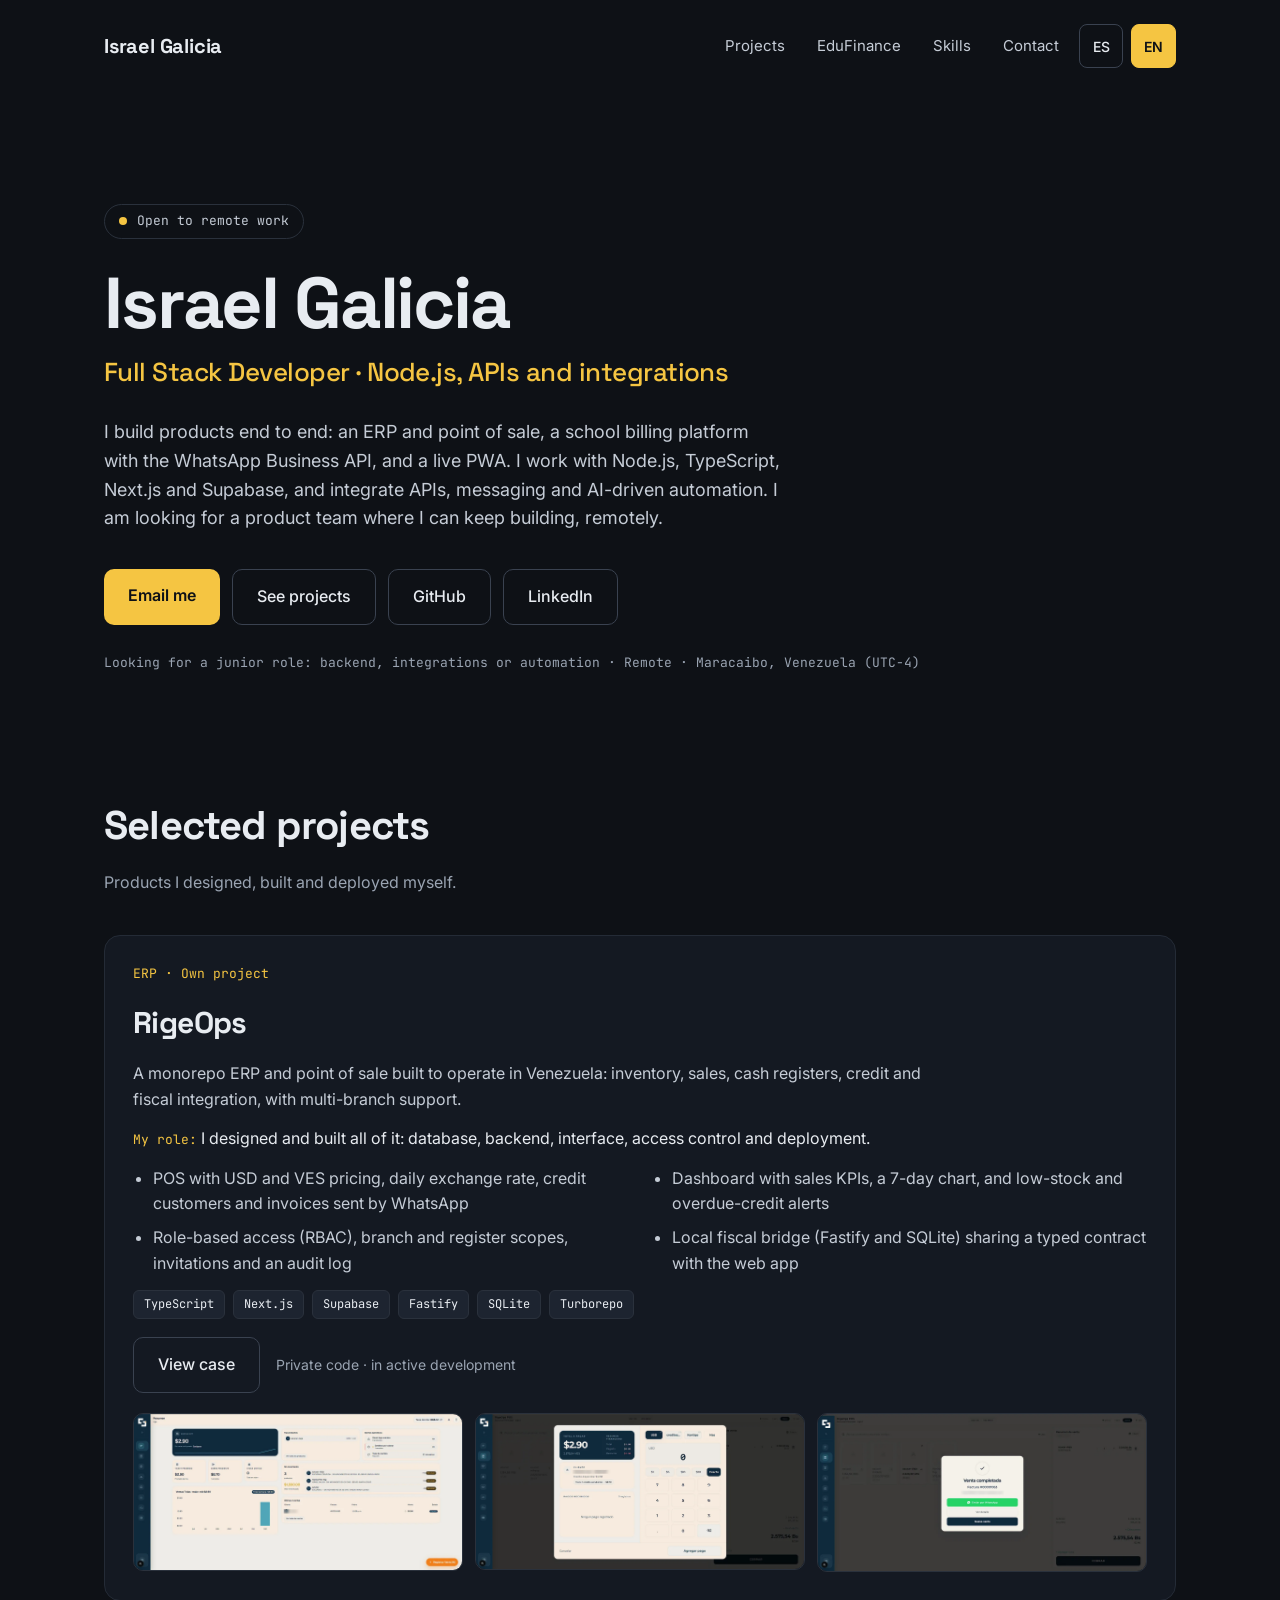
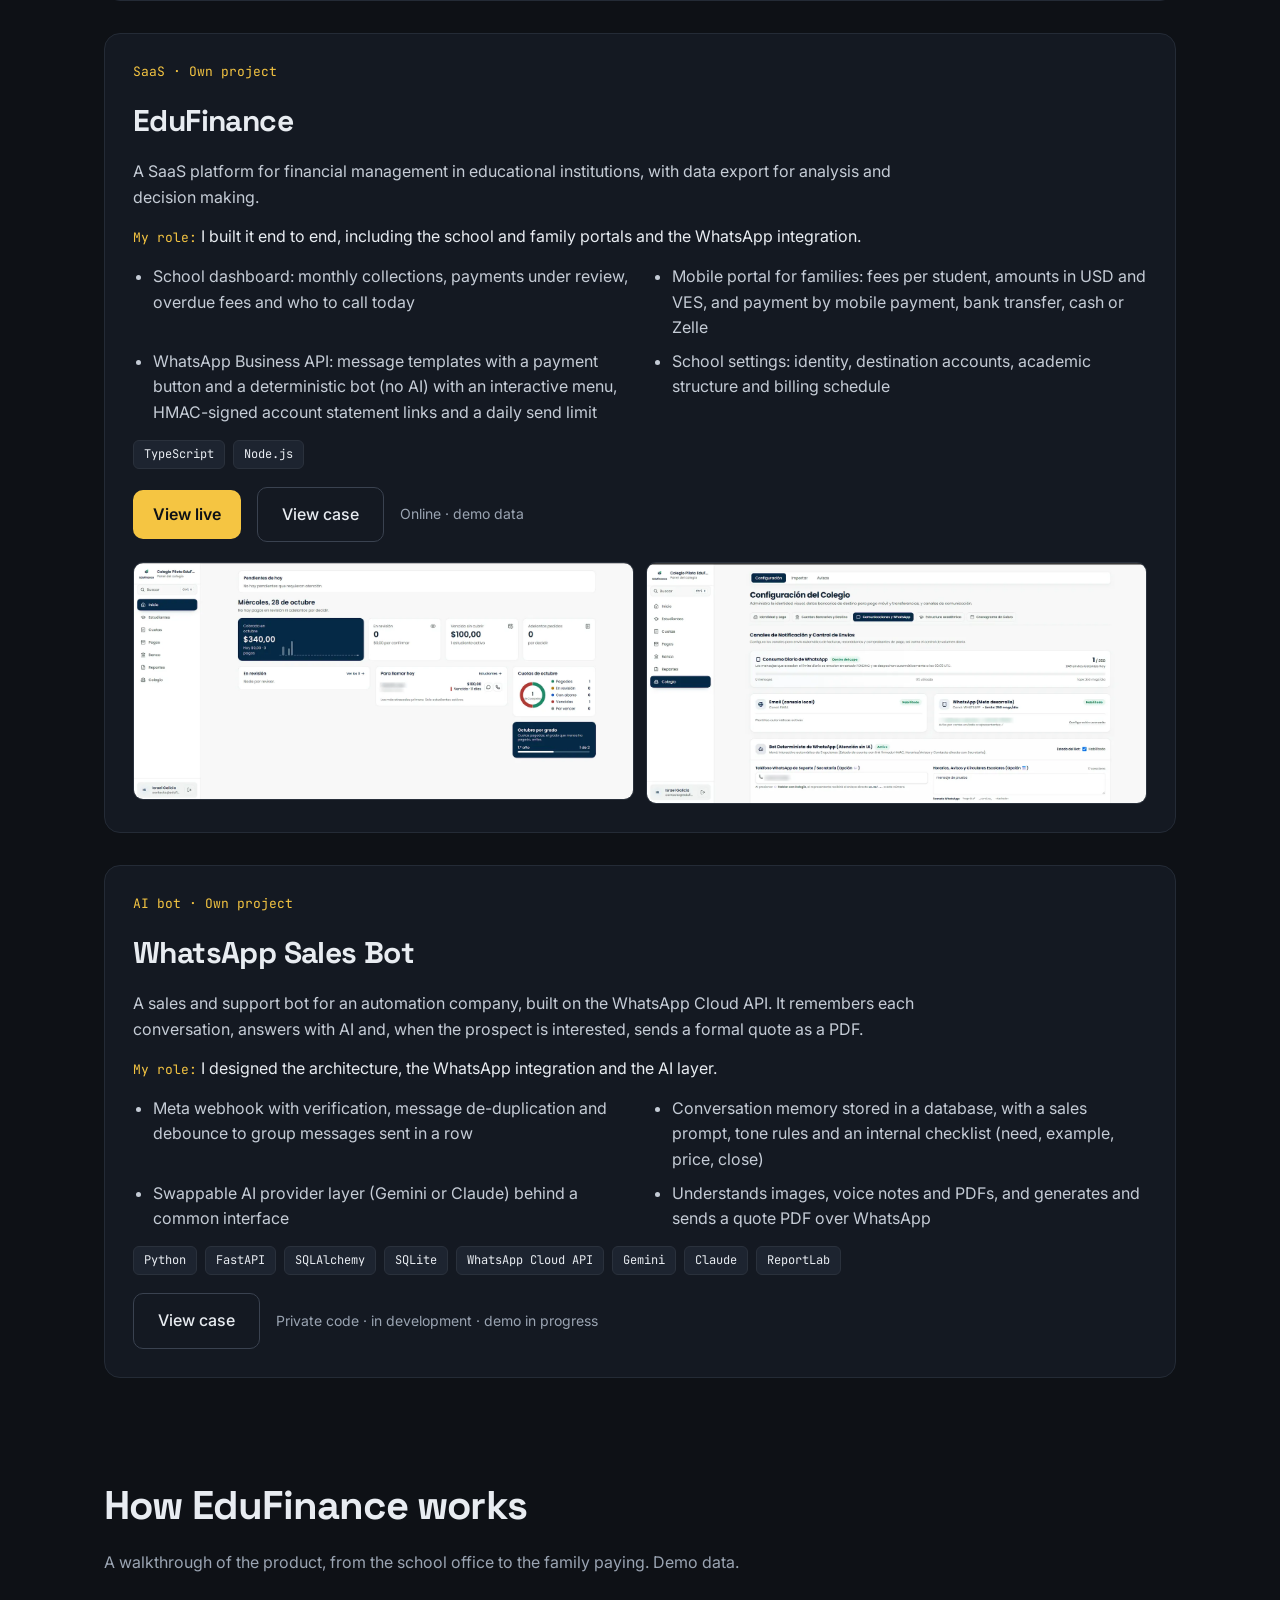
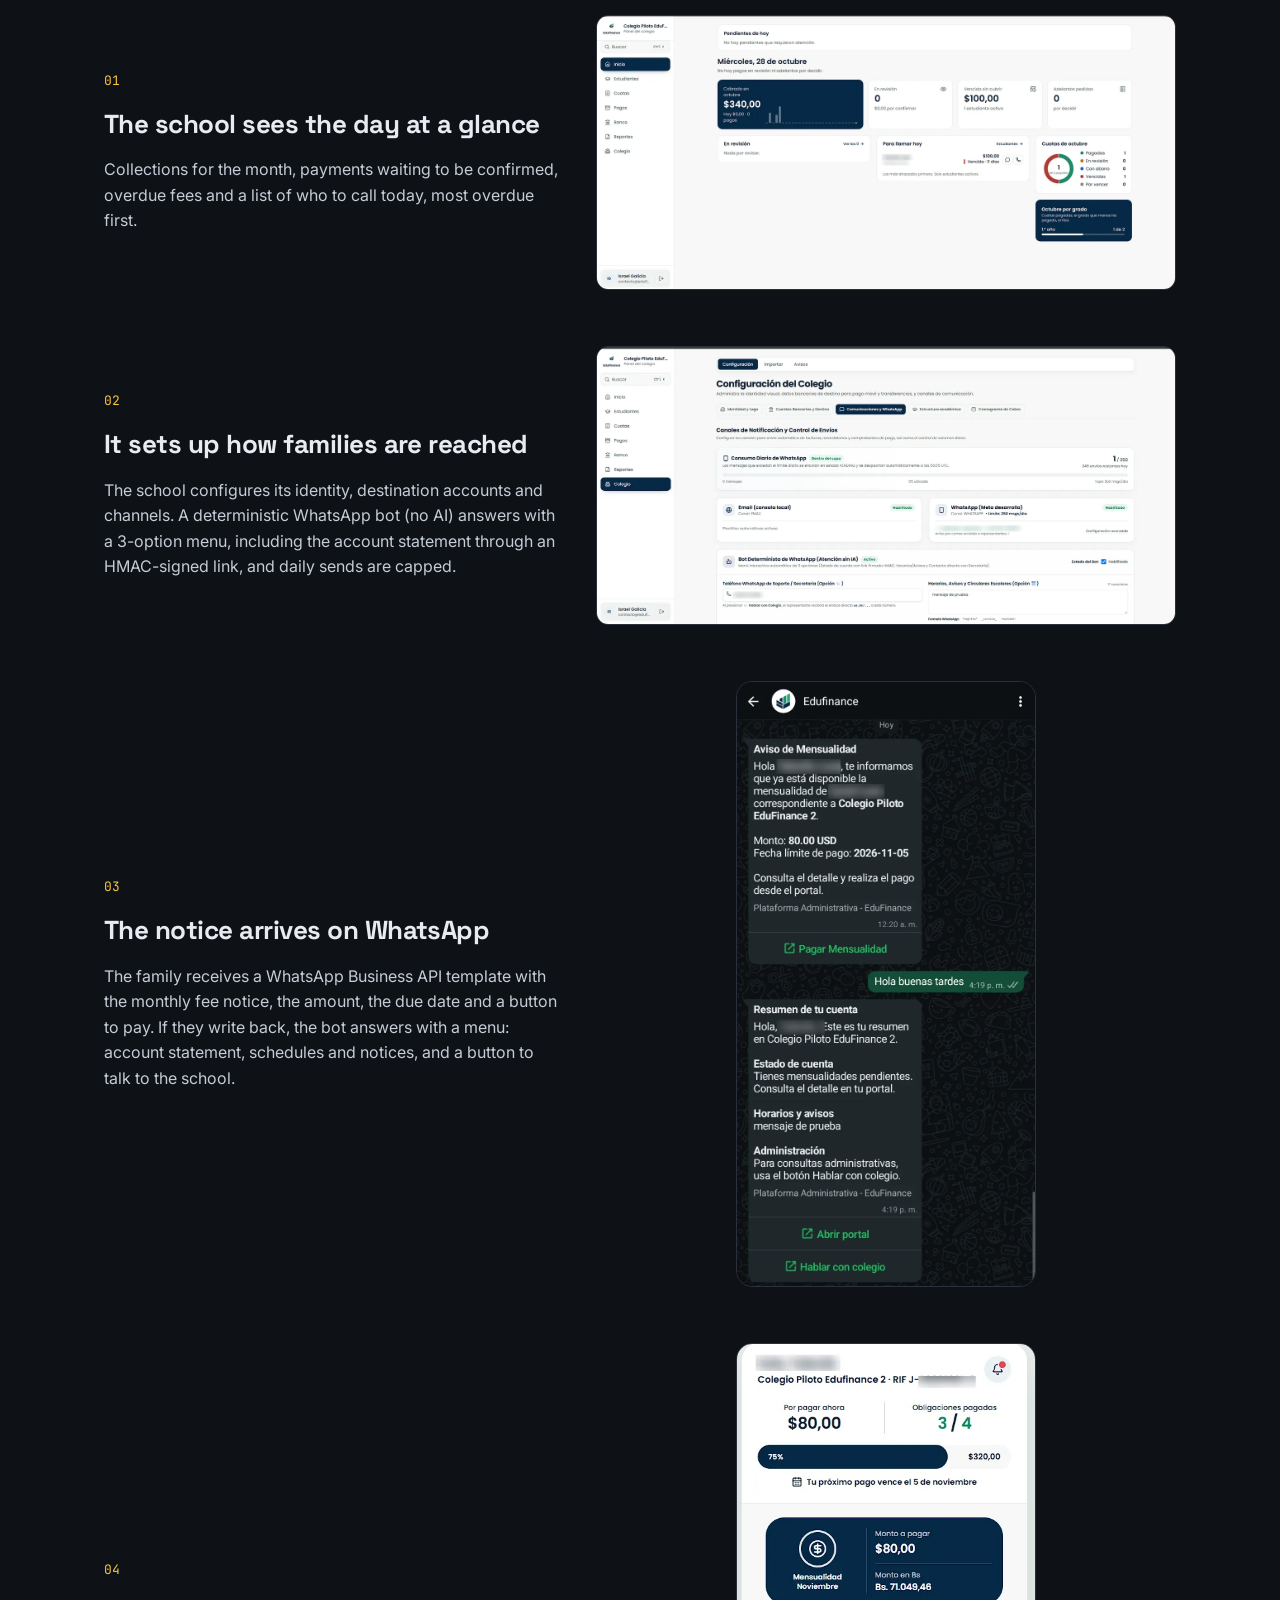
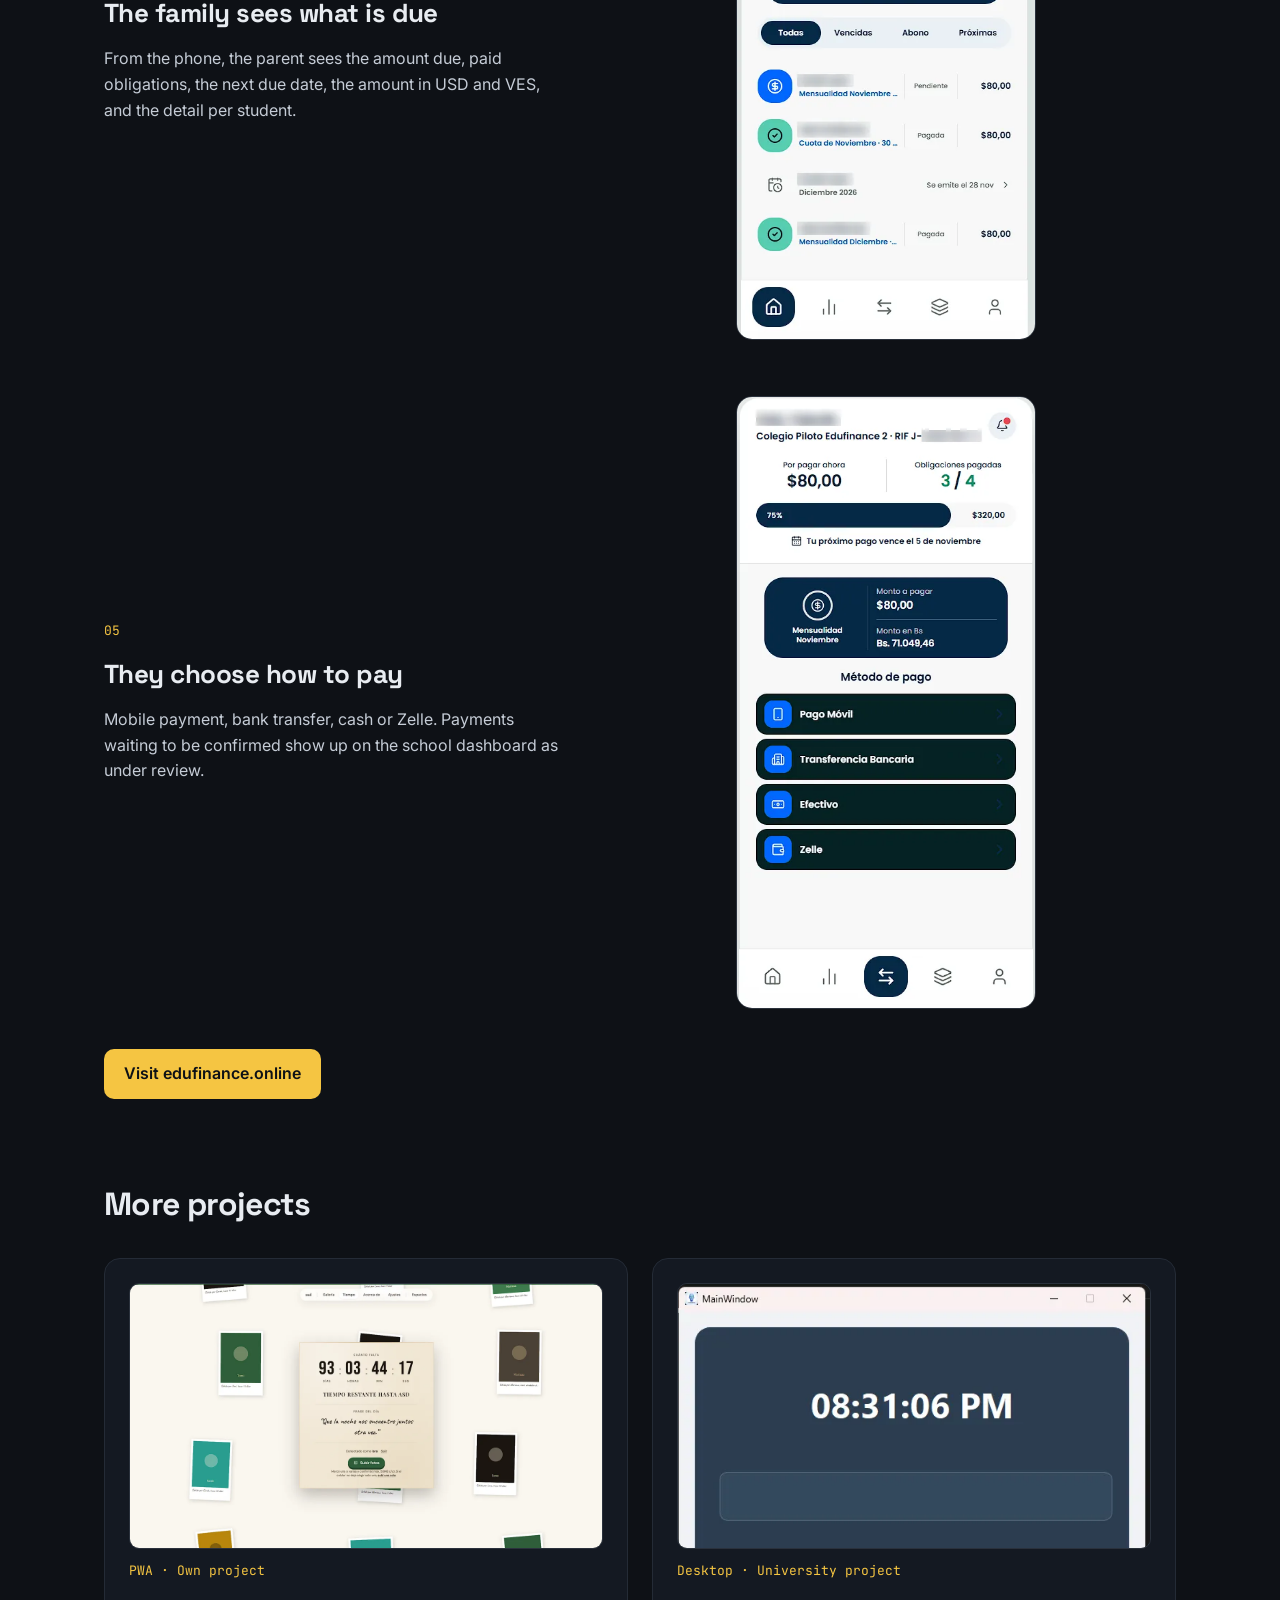
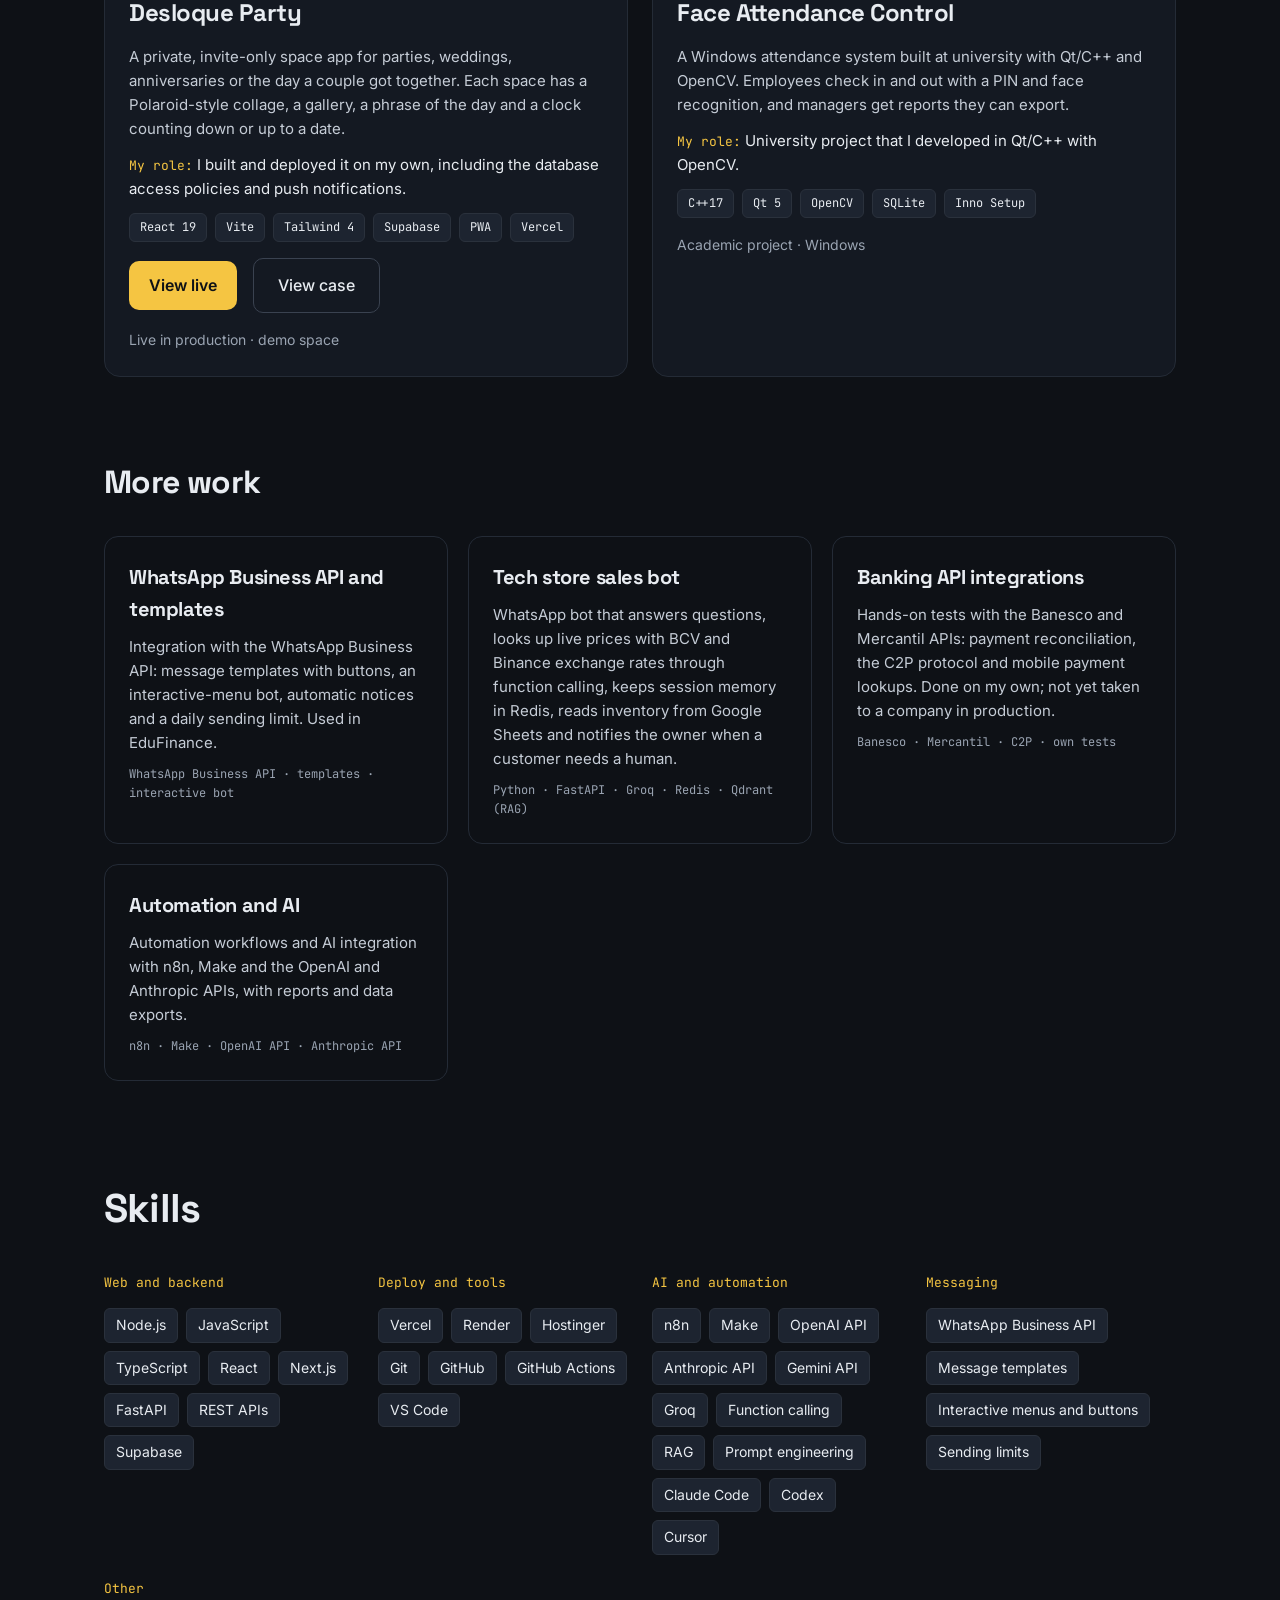
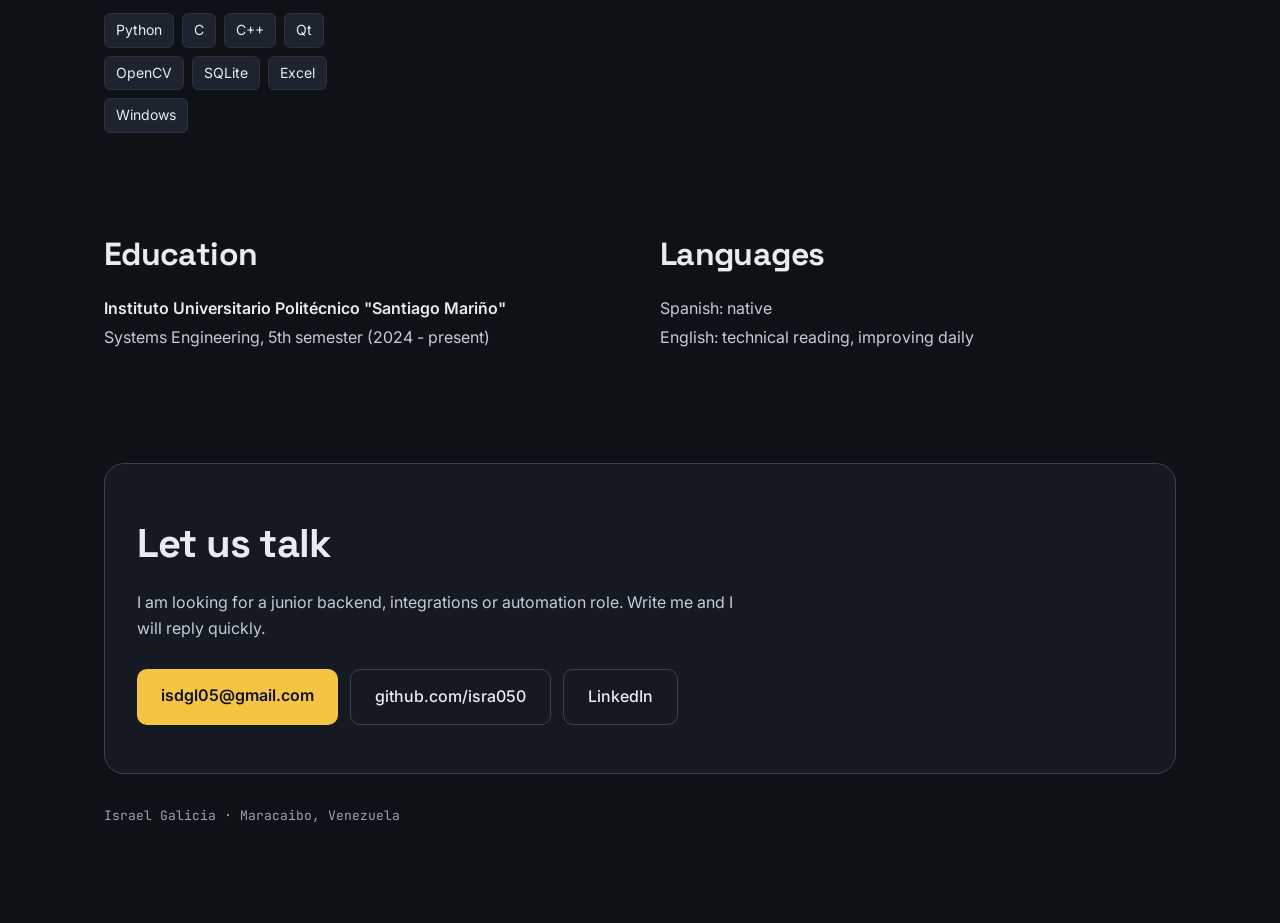
==== commit 5b847d25: "feat: add SEO-friendly project detail pages Co-authored-by: isra050 <183936293+isra050@users.noreply" ====
--- a/index.html
+++ b/index.html
@@ -4,9 +4,65 @@
 <meta charset="utf-8">
 <meta name="viewport" content="width=device-width, initial-scale=1">
 <title>Israel Galicia · Desarrollador Full Stack</title>
-<meta name="description" content="Portafolio de Israel Galicia: Node.js, TypeScript, Next.js, Supabase, WhatsApp Business API e integraciones. Maracaibo, Venezuela · Remoto.">
-<meta property="og:title" content="Israel Galicia · Full Stack Developer">
-<meta property="og:description" content="ERP/POS, plataforma de cobranza con WhatsApp Business API y una PWA en producción.">
+<meta name="description" content="Israel Galicia, desarrollador web y backend en Maracaibo, Venezuela. Desarrollo aplicaciones web, APIs, sistemas de gestión, integraciones con WhatsApp y automatizaciones. Disponible para proyectos y trabajo remoto.">
+<link rel="canonical" href="https://isra050.github.io/">
+<meta name="robots" content="index, follow, max-image-preview:large">
+<meta name="theme-color" content="#0E1116">
+<meta property="og:type" content="website">
+<meta property="og:locale" content="es_VE">
+<meta property="og:site_name" content="Israel Galicia">
+<meta property="og:url" content="https://isra050.github.io/">
+<meta property="og:title" content="Israel Galicia | Desarrollador web y backend">
+<meta property="og:description" content="Desarrollo aplicaciones web, sistemas de gestión, APIs e integraciones con WhatsApp. Conoce mis proyectos y experiencia.">
+<meta property="og:image" content="https://isra050.github.io/img/rige_dash.webp">
+<meta property="og:image:alt" content="Panel de control del sistema RigeOps desarrollado por Israel Galicia">
+<meta name="twitter:card" content="summary_large_image">
+<meta name="twitter:title" content="Israel Galicia | Desarrollador web y backend">
+<meta name="twitter:description" content="Aplicaciones web, sistemas de gestión, APIs e integraciones.">
+<meta name="twitter:image" content="https://isra050.github.io/img/rige_dash.webp">
+<script type="application/ld+json">
+{
+  "@context": "https://schema.org",
+  "@type": "Person",
+  "name": "Israel Galicia",
+  "url": "https://isra050.github.io/",
+  "jobTitle": "Desarrollador web y backend",
+  "description": "Desarrollador de aplicaciones web, sistemas de gestión, APIs, integraciones y automatizaciones.",
+  "address": {
+    "@type": "PostalAddress",
+    "addressLocality": "Maracaibo",
+    "addressRegion": "Zulia",
+    "addressCountry": "VE"
+  },
+  "sameAs": [
+    "https://github.com/isra050",
+    "https://www.linkedin.com/in/israel-galicia"
+  ],
+  "knowsAbout": [
+    "Desarrollo web",
+    "Desarrollo backend",
+    "JavaScript",
+    "TypeScript",
+    "Node.js",
+    "Next.js",
+    "React",
+    "Python",
+    "APIs REST",
+    "Supabase",
+    "WhatsApp Business API",
+    "Automatización"
+  ]
+}
+</script>
+<script type="application/ld+json">
+{
+  "@context": "https://schema.org",
+  "@type": "WebSite",
+  "name": "Israel Galicia",
+  "url": "https://isra050.github.io/",
+  "inLanguage": ["es", "en"]
+}
+</script>
 <link rel="preconnect" href="https://fonts.googleapis.com">
 <link rel="preconnect" href="https://fonts.gstatic.com" crossorigin>
 <link rel="stylesheet" href="https://fonts.googleapis.com/css2?family=Space+Grotesk:wght@500;700&family=Inter:wght@400;500;600&family=JetBrains+Mono:wght@400;500&display=swap">
@@ -59,14 +115,39 @@
 </style>
 </head>
 <body>
-<div id="app"></div>
+<div id="app">
+<main>
+  <header class="w hero">
+    <h1 class="sg">Israel Galicia</h1>
+    <p class="sg" style="margin:16px 0 0;font-size:26px;line-height:1.3;color:#F5C542;font-weight:500">Desarrollador web y backend · Node.js, APIs e integraciones</p>
+    <p class="soft" style="margin:28px 0 0;max-width:680px;font-size:18px">Desarrollo aplicaciones web, sistemas de gestión e integraciones. Trabajo con Node.js, TypeScript, Next.js y Supabase, y construyo soluciones con APIs, WhatsApp Business y automatización. Estoy disponible para proyectos y oportunidades de trabajo remoto.</p>
+  </header>
+  <section class="w">
+    <h2 class="sg big">Proyectos seleccionados</h2>
+    <article class="card"><h3 class="sg">RigeOps</h3><p class="soft">ERP y punto de venta con inventario, ventas, cajas, crédito, control de acceso por roles y soporte para múltiples sucursales.</p></article>
+    <article class="card"><h3 class="sg">EduFinance</h3><p class="soft">Plataforma SaaS de gestión financiera para instituciones educativas, con portal para familias e integración con WhatsApp Business API.</p><p><a href="https://edufinance.online">Visitar EduFinance</a></p></article>
+    <article class="card"><h3 class="sg">Bot de ventas por WhatsApp</h3><p class="soft">Automatización de atención y ventas con WhatsApp Cloud API, memoria de conversaciones, proveedores de IA y generación de cotizaciones PDF.</p></article>
+    <article class="card"><h3 class="sg">Desloque Party</h3><p class="soft">Aplicación web progresiva con espacios privados, galerías, notificaciones y almacenamiento protegido.</p><p><a href="https://desloque.vercel.app/i/K3XNDMN3">Ver demostración</a></p></article>
+  </section>
+  <section class="w"><h2 class="sg big">Tecnologías</h2><p class="soft">JavaScript, TypeScript, Node.js, React, Next.js, Python, FastAPI, Supabase, APIs REST, WhatsApp Business API y automatización.</p></section>
+  <footer class="w"><h2 class="sg big">Contacto</h2><p class="soft">Israel Galicia · Maracaibo, Venezuela · Disponible para trabajo remoto.</p><p><a href="mailto:isdgl05@gmail.com">isdgl05@gmail.com</a> · <a href="https://github.com/isra050">GitHub</a> · <a href="https://www.linkedin.com/in/israel-galicia">LinkedIn</a></p></footer>
+</main>
+</div>
 <script>
 var DATA={"es": {"t": {"navProjects": "Proyectos", "navSkills": "Habilidades", "navContact": "Contacto", "status": "Disponible para trabajo remoto", "role": "Desarrollador Full Stack · Node.js, APIs e integraciones", "intro": "Construyo productos de punta a punta: un ERP con punto de venta, una plataforma de cobranza escolar con WhatsApp Business API y una PWA en producción. Trabajo con Node.js, TypeScript, Next.js y Supabase, e integro APIs, mensajería y automatización con IA. Busco un equipo de producto donde seguir construyendo, de forma remota.", "ctaMail": "Escríbeme", "ctaProjects": "Ver proyectos", "projectsTitle": "Proyectos seleccionados", "projectsSub": "Productos que diseñé, construí y puse en producción yo mismo.", "shotPlaceholder": "Captura de pantalla pendiente", "flowTitle": "Cómo se mueve EduFinance", "flowSub": "Un recorrido por el producto, de la secretaría del colegio a la familia que paga. Datos de demostración.", "flowCta": "Visitar edufinance.online", "avail": "Busco un rol junior: backend, integraciones o automatización · Remoto · Maracaibo, Venezuela (UTC-4)", "roleLabel": "Mi rol:", "otherTitle": "Más proyectos", "viewLive": "Ver en vivo", "moreTitle": "Más trabajo", "skillsTitle": "Habilidades", "eduTitle": "Educación", "eduDegree": "Ingeniería de Sistemas, 5.º semestre (2024 - presente)", "langTitle": "Idiomas", "langEs": "Español: nativo", "langEn": "Inglés: lectura técnica, mejorando a diario", "contactTitle": "Hablemos", "contactSub": "Busco un rol junior de backend, integraciones o automatización. Escríbeme y te respondo pronto.", "footer": "Israel Galicia · Maracaibo, Venezuela"}, "more": [{"name": "WhatsApp Business API y plantillas", "desc": "Integración con la WhatsApp Business API: plantillas de mensajes con botones, bot con menú interactivo, avisos automáticos y control del límite diario de envíos. En uso en EduFinance.", "note": "WhatsApp Business API · plantillas · bot interactivo"}, {"name": "Bot de ventas para tienda de tecnología", "desc": "Bot de WhatsApp que responde preguntas, consulta precios en tiempo real con las tasas BCV y Binance mediante function calling, guarda la sesión en Redis, lee el inventario desde Google Sheets y avisa al dueño cuando un cliente necesita atención humana.", "note": "Python · FastAPI · Groq · Redis · Qdrant (RAG)"}, {"name": "Integraciones con APIs bancarias", "desc": "Pruebas reales con las APIs de Banesco y Mercantil: conciliación de pagos, protocolo C2P y consultas de pago móvil. Las hice por mi cuenta; todavía no las he llevado a una empresa en producción.", "note": "Banesco · Mercantil · C2P · pruebas propias"}, {"name": "Automatización e IA", "desc": "Flujos de automatización e integración de IA con n8n, Make y las APIs de OpenAI y Anthropic, con reportes y exportaciones de datos.", "note": "n8n · Make · OpenAI API · Anthropic API"}], "skills": [{"title": "Web y backend", "items": [{"label": "Node.js"}, {"label": "JavaScript"}, {"label": "TypeScript"}, {"label": "React"}, {"label": "Next.js"}, {"label": "FastAPI"}, {"label": "REST APIs"}, {"label": "Supabase"}]}, {"title": "Despliegue y herramientas", "items": [{"label": "Vercel"}, {"label": "Render"}, {"label": "Hostinger"}, {"label": "Git"}, {"label": "GitHub"}, {"label": "GitHub Actions"}, {"label": "VS Code"}]}, {"title": "IA y automatización", "items": [{"label": "n8n"}, {"label": "Make"}, {"label": "OpenAI API"}, {"label": "Anthropic API"}, {"label": "Gemini API"}, {"label": "Groq"}, {"label": "Function calling"}, {"label": "RAG"}, {"label": "Prompt engineering"}, {"label": "Claude Code"}, {"label": "Codex"}, {"label": "Cursor"}]}, {"title": "Mensajería", "items": [{"label": "WhatsApp Business API"}, {"label": "Plantillas de mensajes"}, {"label": "Menús interactivos y botones"}, {"label": "Control de límites de envío"}]}, {"title": "Otros", "items": [{"label": "Python"}, {"label": "C"}, {"label": "C++"}, {"label": "Qt"}, {"label": "OpenCV"}, {"label": "SQLite"}, {"label": "Excel"}, {"label": "Windows"}]}], "flow": [{"step": "01", "src": "img/edu_panel.webp", "imgStyle": "width: 100%; height: auto; display: block; border-radius: 12px; border: 1px solid #2A313C", "alt": "Panel del colegio en EduFinance", "title": "El colegio ve el día de un vistazo", "text": "Cobrado en el mes, pagos por confirmar, cuotas vencidas sin cubrir y una lista de a quién llamar hoy, con los más atrasados primero."}, {"step": "02", "src": "img/edu_config.webp", "imgStyle": "width: 100%; height: auto; display: block; border-radius: 12px; border: 1px solid #2A313C", "alt": "Configuración de comunicaciones y WhatsApp en EduFinance", "title": "Configura cómo se contacta a las familias", "text": "El colegio configura su identidad, cuentas de destino y canales. Un bot de WhatsApp determinista (sin IA) responde con un menú de 3 opciones, entre ellas el estado de cuenta con enlace firmado con HMAC, y hay un tope diario de envíos."}, {"step": "03", "src": "img/edu_wa.webp", "imgStyle": "width: 100%; max-width: 300px; height: auto; display: block; border-radius: 16px; border: 1px solid #2A313C", "alt": "Conversación de WhatsApp con la plantilla de aviso de mensualidad y el menú del bot de EduFinance", "title": "El aviso llega por WhatsApp", "text": "La familia recibe una plantilla de la WhatsApp Business API con el aviso de mensualidad, el monto, la fecha límite y un botón para pagar. Si escribe, el bot responde con un menú: estado de cuenta, horarios y avisos, y un botón para hablar con el colegio."}, {"step": "04", "src": "img/edu_cuotas.webp", "imgStyle": "width: 100%; max-width: 300px; height: auto; display: block; border-radius: 16px; border: 1px solid #2A313C", "alt": "Portal móvil de EduFinance para familias", "title": "La familia ve lo que debe", "text": "Desde el celular, el representante ve cuánto debe pagar, las obligaciones pagadas, el próximo vencimiento, el monto en USD y en bolívares y el detalle por estudiante."}, {"step": "05", "src": "img/edu_pago.webp", "imgStyle": "width: 100%; max-width: 300px; height: auto; display: block; border-radius: 16px; border: 1px solid #2A313C", "alt": "Selección de método de pago en EduFinance", "title": "Elige cómo pagar", "text": "Pago Móvil, transferencia bancaria, efectivo o Zelle. Los pagos pendientes de confirmar aparecen en el panel del colegio como en revisión."}], "featured": [{"kind": "ERP · Proyecto propio", "name": "RigeOps", "desc": "ERP y punto de venta en monorepo, pensado para operar en Venezuela: inventario, ventas, cajas, crédito e integración fiscal, con soporte multi-sucursal.", "points": [{"text": "POS con precios en USD y VES, tasa del día, clientes a crédito y facturas enviadas por WhatsApp"}, {"text": "Dashboard con KPIs de ventas, gráfico de 7 días y alertas de stock bajo y créditos vencidos"}, {"text": "Control de acceso por roles (RBAC), scopes por sucursal y caja, invitaciones y auditoría"}, {"text": "Bridge fiscal local (Fastify y SQLite) que comparte un contrato tipado con la web"}], "stack": [{"label": "TypeScript"}, {"label": "Next.js"}, {"label": "Supabase"}, {"label": "Fastify"}, {"label": "SQLite"}, {"label": "Turborepo"}], "hasLink": false, "link": "", "status": "Código privado · en desarrollo activo", "gallery": [{"src": "img/rige_dash.webp", "alt": "Dashboard de RigeOps con ventas, alertas y productos top"}, {"src": "img/rige_cobro.webp", "alt": "Pantalla de cobro del POS de RigeOps con pagos mixtos"}, {"src": "img/rige_venta.webp", "alt": "Venta completada en RigeOps con opción de enviar la factura por WhatsApp"}], "hasGallery": true, "galleryStyle": "display: grid; grid-template-columns: repeat(3, minmax(0, 1fr)); gap: 12px; align-items: start", "role": "Lo diseñé y construí todo: base de datos, backend, interfaz, control de acceso y despliegue."}, {"kind": "SaaS · Proyecto propio", "name": "EduFinance", "desc": "Plataforma SaaS de gestión financiera para instituciones educativas, con exportación de información para análisis y toma de decisiones.", "points": [{"text": "Panel del colegio: cobrado del mes, pagos en revisión, cuotas vencidas y lista de a quién llamar hoy"}, {"text": "Portal móvil para representantes: cuotas por estudiante, monto en USD y Bs, y pago por Pago Móvil, transferencia, efectivo o Zelle"}, {"text": "WhatsApp Business API: plantillas de mensajes con botón de pago y un bot determinista (sin IA) con menú interactivo, estado de cuenta por enlace firmado con HMAC y tope diario de envíos"}, {"text": "Configuración del colegio: identidad, cuentas de destino, estructura académica y cronograma de cobro"}], "stack": [{"label": "TypeScript"}, {"label": "Node.js"}], "hasLink": true, "link": "https://edufinance.online", "status": "En línea · datos de demostración", "gallery": [{"src": "img/edu_panel.webp", "alt": "Panel del colegio en EduFinance"}, {"src": "img/edu_config.webp", "alt": "Configuración de comunicaciones y WhatsApp en EduFinance"}], "hasGallery": true, "galleryStyle": "display: grid; grid-template-columns: repeat(2, minmax(0, 1fr)); gap: 12px; align-items: start", "role": "Lo construí de punta a punta, incluidos los portales del colegio y de las familias y la integración con WhatsApp."}, {"kind": "Bot con IA · Proyecto propio", "name": "Bot de ventas por WhatsApp", "desc": "Bot de ventas y atención para una empresa de automatizaciones, sobre la WhatsApp Cloud API. Recuerda cada conversación, responde con IA y, cuando el prospecto muestra interés, envía una cotización formal en PDF.", "points": [{"text": "Webhook de Meta con verificación, deduplicación de mensajes y debounce para agrupar mensajes seguidos"}, {"text": "Memoria de la conversación en base de datos, con prompt de ventas, reglas de tono y checklist interna (necesidad, ejemplo, precio y cierre)"}, {"text": "Capa de proveedores de IA intercambiable (Gemini o Claude) detrás de una interfaz común"}, {"text": "Entiende imágenes, notas de voz y PDFs, y genera y envía por WhatsApp una cotización en PDF"}], "stack": [{"label": "Python"}, {"label": "FastAPI"}, {"label": "SQLAlchemy"}, {"label": "SQLite"}, {"label": "WhatsApp Cloud API"}, {"label": "Gemini"}, {"label": "Claude"}, {"label": "ReportLab"}], "hasLink": false, "link": "", "status": "Código privado · en desarrollo · demo en preparación", "gallery": [], "hasGallery": false, "galleryStyle": "display: grid; grid-template-columns: repeat(2, minmax(0, 1fr)); gap: 12px; align-items: start", "role": "Diseñé la arquitectura, la integración con WhatsApp y la capa de IA."}], "others": [{"kind": "PWA · Proyecto propio", "name": "Desloque Party", "desc": "App de espacios privados por invitación para fiestas, bodas, aniversarios o el día en que una pareja se hizo novios. Cada espacio tiene collage tipo Polaroid, galería, frase del día y un reloj de cuánto falta o cuánto pasó.", "points": [{"text": "Subida de fotos y videos (HEIC a JPEG, hasta 50 MB), reacciones y comentarios"}, {"text": "Notificaciones Web Push a los miembros del espacio"}, {"text": "Almacenamiento privado con acceso por membresía (RLS en Supabase)"}, {"text": "CI con GitHub Actions: lint, build y verificación de migraciones"}], "stack": [{"label": "React 19"}, {"label": "Vite"}, {"label": "Tailwind 4"}, {"label": "Supabase"}, {"label": "PWA"}, {"label": "Vercel"}], "hasLink": true, "link": "https://desloque.vercel.app/i/K3XNDMN3", "status": "En producción · espacio de demostración", "gallery": [{"src": "img/des_tiempo.webp", "alt": "Espacio de Desloque con cuenta regresiva, frase del día y subida de fotos"}, {"src": "img/des_acerca.webp", "alt": "Detalles del espacio de Desloque, enlace de invitación y miembros"}], "hasGallery": true, "galleryStyle": "display: grid; grid-template-columns: repeat(2, minmax(0, 1fr)); gap: 12px; align-items: start", "role": "Lo construí y lo desplegué yo solo, incluidas las políticas de acceso a la base de datos y las notificaciones push.", "cover": "img/des_tiempo.webp", "coverAlt": "Espacio de Desloque con cuenta regresiva, frase del día y subida de fotos"}, {"id": "attendance", "kind": "Escritorio · Proyecto universitario", "name": "Control de asistencia facial", "desc": "Sistema de control de asistencia para Windows hecho en la universidad con Qt/C++ y OpenCV. Los empleados marcan entrada y salida con PIN y reconocimiento facial, y la administración consulta y exporta reportes.", "points": [{"text": "Registro de empleados con PIN de 4 dígitos, horario y captura automática de 15 fotos del rostro"}, {"text": "Reconocimiento facial LBPH con OpenCV; alterna entrada y salida automáticamente y las compara con el horario (temprano, puntual, tolerable o tarde)"}, {"text": "Hora validada con un servidor NTP (time.google.com) y mensajes de voz con Qt Text-to-Speech"}, {"text": "Reportes filtrables por nombre y fecha, exportación a CSV para Excel, base de datos SQLite local e instalador con Inno Setup"}], "stack": [{"label": "C++17"}, {"label": "Qt 5"}, {"label": "OpenCV"}, {"label": "SQLite"}, {"label": "Inno Setup"}], "hasLink": false, "link": "", "status": "Proyecto académico · Windows", "gallery": [{"src": "img/as_pin.webp", "alt": "Pantalla de asistencia con reloj y teclado de PIN"}, {"src": "img/as_reg.webp", "alt": "Registro de empleado con horario y captura del rostro"}, {"src": "img/as_conf.webp", "alt": "Confirmación de salida tras el reconocimiento facial, con la hora comparada con el horario"}, {"src": "img/as_rep.webp", "alt": "Reporte de asistencia con filtros por nombre y fecha y exportación a CSV"}], "hasGallery": true, "galleryStyle": "display: grid; grid-template-columns: repeat(4, minmax(0, 1fr)); gap: 12px; align-items: start", "role": "Proyecto universitario que desarrollé en Qt/C++ con OpenCV.", "cover": "img/as_pin.webp", "coverAlt": "Pantalla de asistencia con reloj y teclado de PIN"}]}, "en": {"t": {"navProjects": "Projects", "navSkills": "Skills", "navContact": "Contact", "status": "Open to remote work", "role": "Full Stack Developer · Node.js, APIs and integrations", "intro": "I build products end to end: an ERP and point of sale, a school billing platform with the WhatsApp Business API, and a live PWA. I work with Node.js, TypeScript, Next.js and Supabase, and integrate APIs, messaging and AI-driven automation. I am looking for a product team where I can keep building, remotely.", "ctaMail": "Email me", "ctaProjects": "See projects", "projectsTitle": "Selected projects", "projectsSub": "Products I designed, built and deployed myself.", "shotPlaceholder": "Screenshot coming soon", "flowTitle": "How EduFinance works", "flowSub": "A walkthrough of the product, from the school office to the family paying. Demo data.", "flowCta": "Visit edufinance.online", "avail": "Looking for a junior role: backend, integrations or automation · Remote · Maracaibo, Venezuela (UTC-4)", "roleLabel": "My role:", "otherTitle": "More projects", "viewLive": "View live", "moreTitle": "More work", "skillsTitle": "Skills", "eduTitle": "Education", "eduDegree": "Systems Engineering, 5th semester (2024 - present)", "langTitle": "Languages", "langEs": "Spanish: native", "langEn": "English: technical reading, improving daily", "contactTitle": "Let us talk", "contactSub": "I am looking for a junior backend, integrations or automation role. Write me and I will reply quickly.", "footer": "Israel Galicia · Maracaibo, Venezuela"}, "more": [{"name": "WhatsApp Business API and templates", "desc": "Integration with the WhatsApp Business API: message templates with buttons, an interactive-menu bot, automatic notices and a daily sending limit. Used in EduFinance.", "note": "WhatsApp Business API · templates · interactive bot"}, {"name": "Tech store sales bot", "desc": "WhatsApp bot that answers questions, looks up live prices with BCV and Binance exchange rates through function calling, keeps session memory in Redis, reads inventory from Google Sheets and notifies the owner when a customer needs a human.", "note": "Python · FastAPI · Groq · Redis · Qdrant (RAG)"}, {"name": "Banking API integrations", "desc": "Hands-on tests with the Banesco and Mercantil APIs: payment reconciliation, the C2P protocol and mobile payment lookups. Done on my own; not yet taken to a company in production.", "note": "Banesco · Mercantil · C2P · own tests"}, {"name": "Automation and AI", "desc": "Automation workflows and AI integration with n8n, Make and the OpenAI and Anthropic APIs, with reports and data exports.", "note": "n8n · Make · OpenAI API · Anthropic API"}], "skills": [{"title": "Web and backend", "items": [{"label": "Node.js"}, {"label": "JavaScript"}, {"label": "TypeScript"}, {"label": "React"}, {"label": "Next.js"}, {"label": "FastAPI"}, {"label": "REST APIs"}, {"label": "Supabase"}]}, {"title": "Deploy and tools", "items": [{"label": "Vercel"}, {"label": "Render"}, {"label": "Hostinger"}, {"label": "Git"}, {"label": "GitHub"}, {"label": "GitHub Actions"}, {"label": "VS Code"}]}, {"title": "AI and automation", "items": [{"label": "n8n"}, {"label": "Make"}, {"label": "OpenAI API"}, {"label": "Anthropic API"}, {"label": "Gemini API"}, {"label": "Groq"}, {"label": "Function calling"}, {"label": "RAG"}, {"label": "Prompt engineering"}, {"label": "Claude Code"}, {"label": "Codex"}, {"label": "Cursor"}]}, {"title": "Messaging", "items": [{"label": "WhatsApp Business API"}, {"label": "Message templates"}, {"label": "Interactive menus and buttons"}, {"label": "Sending limits"}]}, {"title": "Other", "items": [{"label": "Python"}, {"label": "C"}, {"label": "C++"}, {"label": "Qt"}, {"label": "OpenCV"}, {"label": "SQLite"}, {"label": "Excel"}, {"label": "Windows"}]}], "flow": [{"step": "01", "src": "img/edu_panel.webp", "imgStyle": "width: 100%; height: auto; display: block; border-radius: 12px; border: 1px solid #2A313C", "alt": "EduFinance school dashboard", "title": "The school sees the day at a glance", "text": "Collections for the month, payments waiting to be confirmed, overdue fees and a list of who to call today, most overdue first."}, {"step": "02", "src": "img/edu_config.webp", "imgStyle": "width: 100%; height: auto; display: block; border-radius: 12px; border: 1px solid #2A313C", "alt": "EduFinance communications and WhatsApp settings", "title": "It sets up how families are reached", "text": "The school configures its identity, destination accounts and channels. A deterministic WhatsApp bot (no AI) answers with a 3-option menu, including the account statement through an HMAC-signed link, and daily sends are capped."}, {"step": "03", "src": "img/edu_wa.webp", "imgStyle": "width: 100%; max-width: 300px; height: auto; display: block; border-radius: 16px; border: 1px solid #2A313C", "alt": "WhatsApp conversation with a monthly-fee template message and the EduFinance bot menu", "title": "The notice arrives on WhatsApp", "text": "The family receives a WhatsApp Business API template with the monthly fee notice, the amount, the due date and a button to pay. If they write back, the bot answers with a menu: account statement, schedules and notices, and a button to talk to the school."}, {"step": "04", "src": "img/edu_cuotas.webp", "imgStyle": "width: 100%; max-width: 300px; height: auto; display: block; border-radius: 16px; border: 1px solid #2A313C", "alt": "EduFinance mobile portal for families", "title": "The family sees what is due", "text": "From the phone, the parent sees the amount due, paid obligations, the next due date, the amount in USD and VES, and the detail per student."}, {"step": "05", "src": "img/edu_pago.webp", "imgStyle": "width: 100%; max-width: 300px; height: auto; display: block; border-radius: 16px; border: 1px solid #2A313C", "alt": "EduFinance payment method selection", "title": "They choose how to pay", "text": "Mobile payment, bank transfer, cash or Zelle. Payments waiting to be confirmed show up on the school dashboard as under review."}], "featured": [{"kind": "ERP · Own project", "name": "RigeOps", "desc": "A monorepo ERP and point of sale built to operate in Venezuela: inventory, sales, cash registers, credit and fiscal integration, with multi-branch support.", "points": [{"text": "POS with USD and VES pricing, daily exchange rate, credit customers and invoices sent by WhatsApp"}, {"text": "Dashboard with sales KPIs, a 7-day chart, and low-stock and overdue-credit alerts"}, {"text": "Role-based access (RBAC), branch and register scopes, invitations and an audit log"}, {"text": "Local fiscal bridge (Fastify and SQLite) sharing a typed contract with the web app"}], "stack": [{"label": "TypeScript"}, {"label": "Next.js"}, {"label": "Supabase"}, {"label": "Fastify"}, {"label": "SQLite"}, {"label": "Turborepo"}], "hasLink": false, "link": "", "status": "Private code · in active development", "gallery": [{"src": "img/rige_dash.webp", "alt": "RigeOps dashboard with sales, alerts and top products"}, {"src": "img/rige_cobro.webp", "alt": "RigeOps POS payment screen with mixed payment methods"}, {"src": "img/rige_venta.webp", "alt": "RigeOps completed sale with option to send the invoice by WhatsApp"}], "hasGallery": true, "galleryStyle": "display: grid; grid-template-columns: repeat(3, minmax(0, 1fr)); gap: 12px; align-items: start", "role": "I designed and built all of it: database, backend, interface, access control and deployment."}, {"kind": "SaaS · Own project", "name": "EduFinance", "desc": "A SaaS platform for financial management in educational institutions, with data export for analysis and decision making.", "points": [{"text": "School dashboard: monthly collections, payments under review, overdue fees and who to call today"}, {"text": "Mobile portal for families: fees per student, amounts in USD and VES, and payment by mobile payment, bank transfer, cash or Zelle"}, {"text": "WhatsApp Business API: message templates with a payment button and a deterministic bot (no AI) with an interactive menu, HMAC-signed account statement links and a daily send limit"}, {"text": "School settings: identity, destination accounts, academic structure and billing schedule"}], "stack": [{"label": "TypeScript"}, {"label": "Node.js"}], "hasLink": true, "link": "https://edufinance.online", "status": "Online · demo data", "gallery": [{"src": "img/edu_panel.webp", "alt": "EduFinance school dashboard"}, {"src": "img/edu_config.webp", "alt": "EduFinance communications and WhatsApp settings"}], "hasGallery": true, "galleryStyle": "display: grid; grid-template-columns: repeat(2, minmax(0, 1fr)); gap: 12px; align-items: start", "role": "I built it end to end, including the school and family portals and the WhatsApp integration."}, {"kind": "AI bot · Own project", "name": "WhatsApp Sales Bot", "desc": "A sales and support bot for an automation company, built on the WhatsApp Cloud API. It remembers each conversation, answers with AI and, when the prospect is interested, sends a formal quote as a PDF.", "points": [{"text": "Meta webhook with verification, message de-duplication and debounce to group messages sent in a row"}, {"text": "Conversation memory stored in a database, with a sales prompt, tone rules and an internal checklist (need, example, price, close)"}, {"text": "Swappable AI provider layer (Gemini or Claude) behind a common interface"}, {"text": "Understands images, voice notes and PDFs, and generates and sends a quote PDF over WhatsApp"}], "stack": [{"label": "Python"}, {"label": "FastAPI"}, {"label": "SQLAlchemy"}, {"label": "SQLite"}, {"label": "WhatsApp Cloud API"}, {"label": "Gemini"}, {"label": "Claude"}, {"label": "ReportLab"}], "hasLink": false, "link": "", "status": "Private code · in development · demo in progress", "gallery": [], "hasGallery": false, "galleryStyle": "display: grid; grid-template-columns: repeat(2, minmax(0, 1fr)); gap: 12px; align-items: start", "role": "I designed the architecture, the WhatsApp integration and the AI layer."}], "others": [{"kind": "PWA · Own project", "name": "Desloque Party", "desc": "A private, invite-only space app for parties, weddings, anniversaries or the day a couple got together. Each space has a Polaroid-style collage, a gallery, a phrase of the day and a clock counting down or up to a date.", "points": [{"text": "Photo and video upload (HEIC to JPEG, up to 50 MB), reactions and comments"}, {"text": "Web Push notifications to space members"}, {"text": "Private storage with membership-based access (Supabase RLS)"}, {"text": "GitHub Actions CI: lint, build and migration drift check"}], "stack": [{"label": "React 19"}, {"label": "Vite"}, {"label": "Tailwind 4"}, {"label": "Supabase"}, {"label": "PWA"}, {"label": "Vercel"}], "hasLink": true, "link": "https://desloque.vercel.app/i/K3XNDMN3", "status": "Live in production · demo space", "gallery": [{"src": "img/des_tiempo.webp", "alt": "Desloque space with countdown, phrase of the day and photo upload"}, {"src": "img/des_acerca.webp", "alt": "Desloque space details, invite link and members"}], "hasGallery": true, "galleryStyle": "display: grid; grid-template-columns: repeat(2, minmax(0, 1fr)); gap: 12px; align-items: start", "role": "I built and deployed it on my own, including the database access policies and push notifications.", "cover": "img/des_tiempo.webp", "coverAlt": "Desloque space with countdown, phrase of the day and photo upload"}, {"id": "attendance", "kind": "Desktop · University project", "name": "Face Attendance Control", "desc": "A Windows attendance system built at university with Qt/C++ and OpenCV. Employees check in and out with a PIN and face recognition, and managers get reports they can export.", "points": [{"text": "Employee registration with a 4-digit PIN, schedule and automatic capture of 15 face photos"}, {"text": "LBPH face recognition with OpenCV; entries and exits alternate automatically and are compared with the schedule (early, on time, tolerable or late)"}, {"text": "Time validated against an NTP server (time.google.com), with voice messages through Qt Text-to-Speech"}, {"text": "Reports filterable by name and date, CSV export for Excel, local SQLite database and an Inno Setup installer"}], "stack": [{"label": "C++17"}, {"label": "Qt 5"}, {"label": "OpenCV"}, {"label": "SQLite"}, {"label": "Inno Setup"}], "hasLink": false, "link": "", "status": "Academic project · Windows", "gallery": [{"src": "img/as_pin.webp", "alt": "Attendance kiosk screen with clock and PIN keypad"}, {"src": "img/as_reg.webp", "alt": "Employee registration form with schedule and face capture"}, {"src": "img/as_conf.webp", "alt": "Check-out confirmation after face recognition, with time compared to the schedule"}, {"src": "img/as_rep.webp", "alt": "Attendance report with name and date filters and CSV export"}], "hasGallery": true, "galleryStyle": "display: grid; grid-template-columns: repeat(4, minmax(0, 1fr)); gap: 12px; align-items: start", "role": "University project that I developed in Qt/C++ with OpenCV.", "cover": "img/as_pin.webp", "coverAlt": "Attendance kiosk screen with clock and PIN keypad"}]}};
 var GH='https://github.com/isra050',LI='https://www.linkedin.com/in/israel-galicia',MAIL='isdgl05@gmail.com';
+var PROJECT_URLS={
+ 'RigeOps':'/proyectos/rigeops/',
+ 'EduFinance':'/proyectos/edufinance/',
+ 'Bot de ventas por WhatsApp':'/proyectos/bot-ventas-whatsapp/',
+ 'WhatsApp Sales Bot':'/proyectos/bot-ventas-whatsapp/',
+ 'Desloque Party':'/proyectos/desloque-party/'
+};
 function esc(s){return String(s==null?'':s).replace(/[&<>"]/g,function(c){return{'&':'&amp;','<':'&lt;','>':'&gt;','"':'&quot;'}[c]})}
 function stack(a){return '<div class="chips">'+a.map(function(s){return '<span class="chip">'+esc(s.label)+'</span>'}).join('')+'</div>'}
 function render(lang){
  var d=DATA[lang],t=d.t;
+ var detailsLabel=lang==='es'?'Ver caso':'View case';
  document.documentElement.lang=lang;
  var h='';
  h+='<div class="w nav"><div class="sg" style="font-size:20px;letter-spacing:-.01em">Israel Galicia</div><div class="r">'
@@ -83,7 +164,9 @@
    +'<p class="soft" style="margin:0;max-width:820px">'+esc(p.desc)+'</p>'
    +'<p style="margin:0;max-width:820px"><span class="mono kind">'+esc(t.roleLabel)+'</span> '+esc(p.role)+'</p>'
    +'<ul class="pts">'+p.points.map(function(x){return '<li>'+esc(x.text)+'</li>'}).join('')+'</ul>'+stack(p.stack)
-   +'<div class="row">'+(p.hasLink?'<a class="btn s" href="'+esc(p.link)+'">'+esc(t.viewLive)+'</a>':'')+'<span class="muted" style="font-size:14px">'+esc(p.status)+'</span></div>';
+   +'<div class="row">'+(p.hasLink?'<a class="btn s" href="'+esc(p.link)+'">'+esc(t.viewLive)+'</a>':'')
+   +(PROJECT_URLS[p.name]?'<a class="btn2 s" href="'+esc(PROJECT_URLS[p.name])+'">'+detailsLabel+'</a>':'')
+   +'<span class="muted" style="font-size:14px">'+esc(p.status)+'</span></div>';
   if(p.hasGallery){h+='<div class="shots" style="'+esc(p.galleryStyle)+';margin-top:6px">'+p.gallery.map(function(g){return '<img loading="lazy" src="'+esc(g.src)+'" alt="'+esc(g.alt)+'">'}).join('')+'</div>'}
   h+='</article>';
  });
@@ -99,7 +182,9 @@
   h+='<article class="card" style="padding:24px;gap:12px"><img loading="lazy" src="'+esc(o.cover)+'" alt="'+esc(o.coverAlt)+'" style="width:100%;aspect-ratio:16/9;object-fit:cover;object-position:top;display:block;border-radius:10px;border:1px solid #2A313C">'
    +'<div class="mono kind">'+esc(o.kind)+'</div><h3 class="sg" style="font-size:24px">'+esc(o.name)+'</h3><p class="soft" style="margin:0;font-size:15px">'+esc(o.desc)+'</p>'
    +'<p style="margin:0;font-size:15px"><span class="mono kind">'+esc(t.roleLabel)+'</span> '+esc(o.role)+'</p>'+stack(o.stack)
-   +'<div class="row">'+(o.hasLink?'<a class="btn s" href="'+esc(o.link)+'">'+esc(t.viewLive)+'</a>':'')+'<span class="muted" style="font-size:14px">'+esc(o.status)+'</span></div></article>';
+   +'<div class="row">'+(o.hasLink?'<a class="btn s" href="'+esc(o.link)+'">'+esc(t.viewLive)+'</a>':'')
+   +(PROJECT_URLS[o.name]?'<a class="btn2 s" href="'+esc(PROJECT_URLS[o.name])+'">'+detailsLabel+'</a>':'')
+   +'<span class="muted" style="font-size:14px">'+esc(o.status)+'</span></div></article>';
  });
  h+='</div></section>';
  h+='<section class="w"><h2 class="sg mid">'+esc(t.moreTitle)+'</h2><div style="margin-top:28px;display:grid;grid-template-columns:repeat(auto-fit,minmax(280px,1fr));gap:20px">'
@@ -112,7 +197,16 @@
   +'<div style="margin-top:28px;display:flex;flex-wrap:wrap;gap:12px"><a class="btn" href="mailto:'+MAIL+'">'+MAIL+'</a><a class="btn2" href="'+GH+'">github.com/isra050</a><a class="btn2" href="'+LI+'">LinkedIn</a></div></div>'
   +'<p class="mono muted" style="margin:32px 0 0;font-size:13px">'+esc(t.footer)+'</p></footer>';
  document.getElementById('app').innerHTML=h;
- document.title=lang==='es'?'Israel Galicia · Desarrollador Full Stack':'Israel Galicia · Full Stack Developer';
+ document.title=lang==='es'?'Israel Galicia | Desarrollador web y backend':'Israel Galicia | Web and Backend Developer';
+ var description=lang==='es'
+  ?'Israel Galicia, desarrollador web y backend en Maracaibo, Venezuela. Desarrollo aplicaciones web, APIs, sistemas de gestión, integraciones con WhatsApp y automatizaciones.'
+  :'Israel Galicia, web and backend developer in Maracaibo, Venezuela. I build web applications, APIs, management systems, WhatsApp integrations and automations.';
+ var descTag=document.querySelector('meta[name="description"]');
+ var ogTitle=document.querySelector('meta[property="og:title"]');
+ var ogDesc=document.querySelector('meta[property="og:description"]');
+ if(descTag)descTag.setAttribute('content',description);
+ if(ogTitle)ogTitle.setAttribute('content',document.title);
+ if(ogDesc)ogDesc.setAttribute('content',description);
  var bs=document.querySelectorAll('button[data-l]');
  for(var i=0;i<bs.length;i++)bs[i].onclick=function(){var l=this.getAttribute('data-l');try{localStorage.setItem('lang',l)}catch(e){}render(l)};
 }
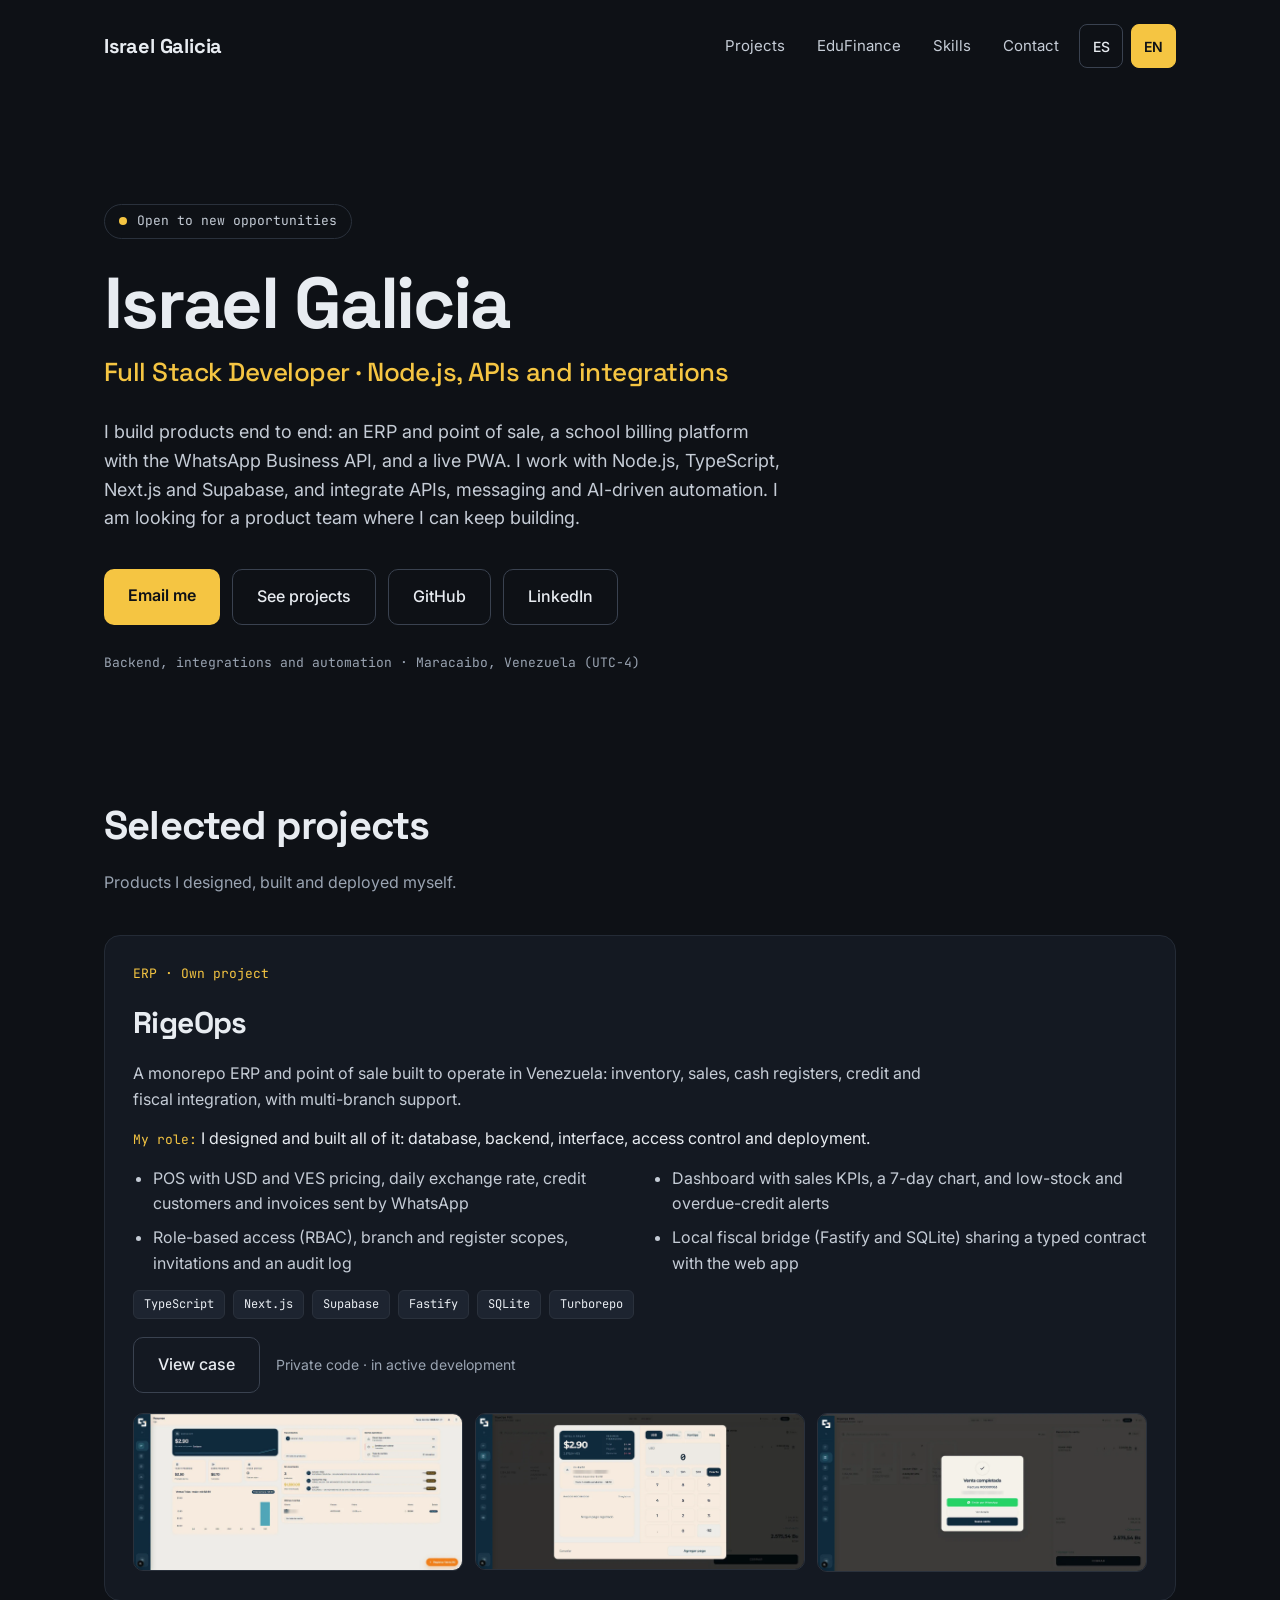
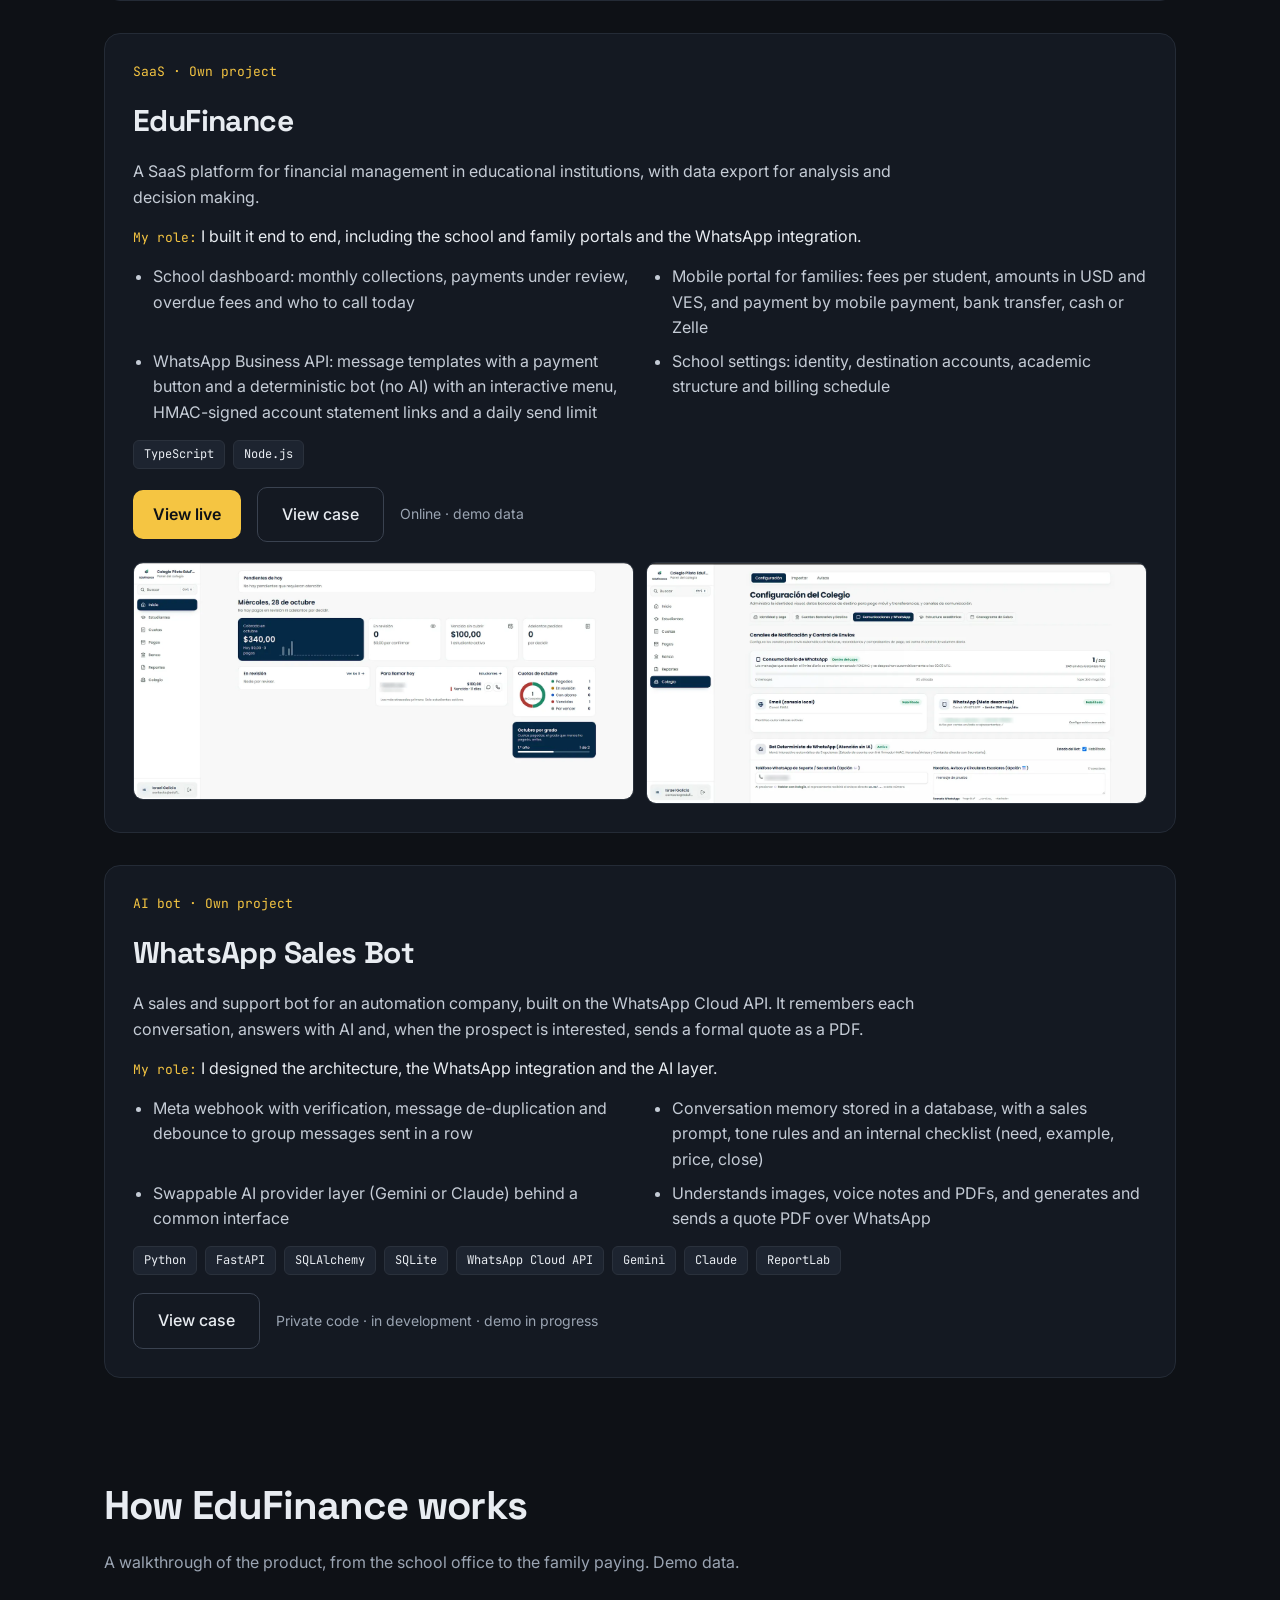
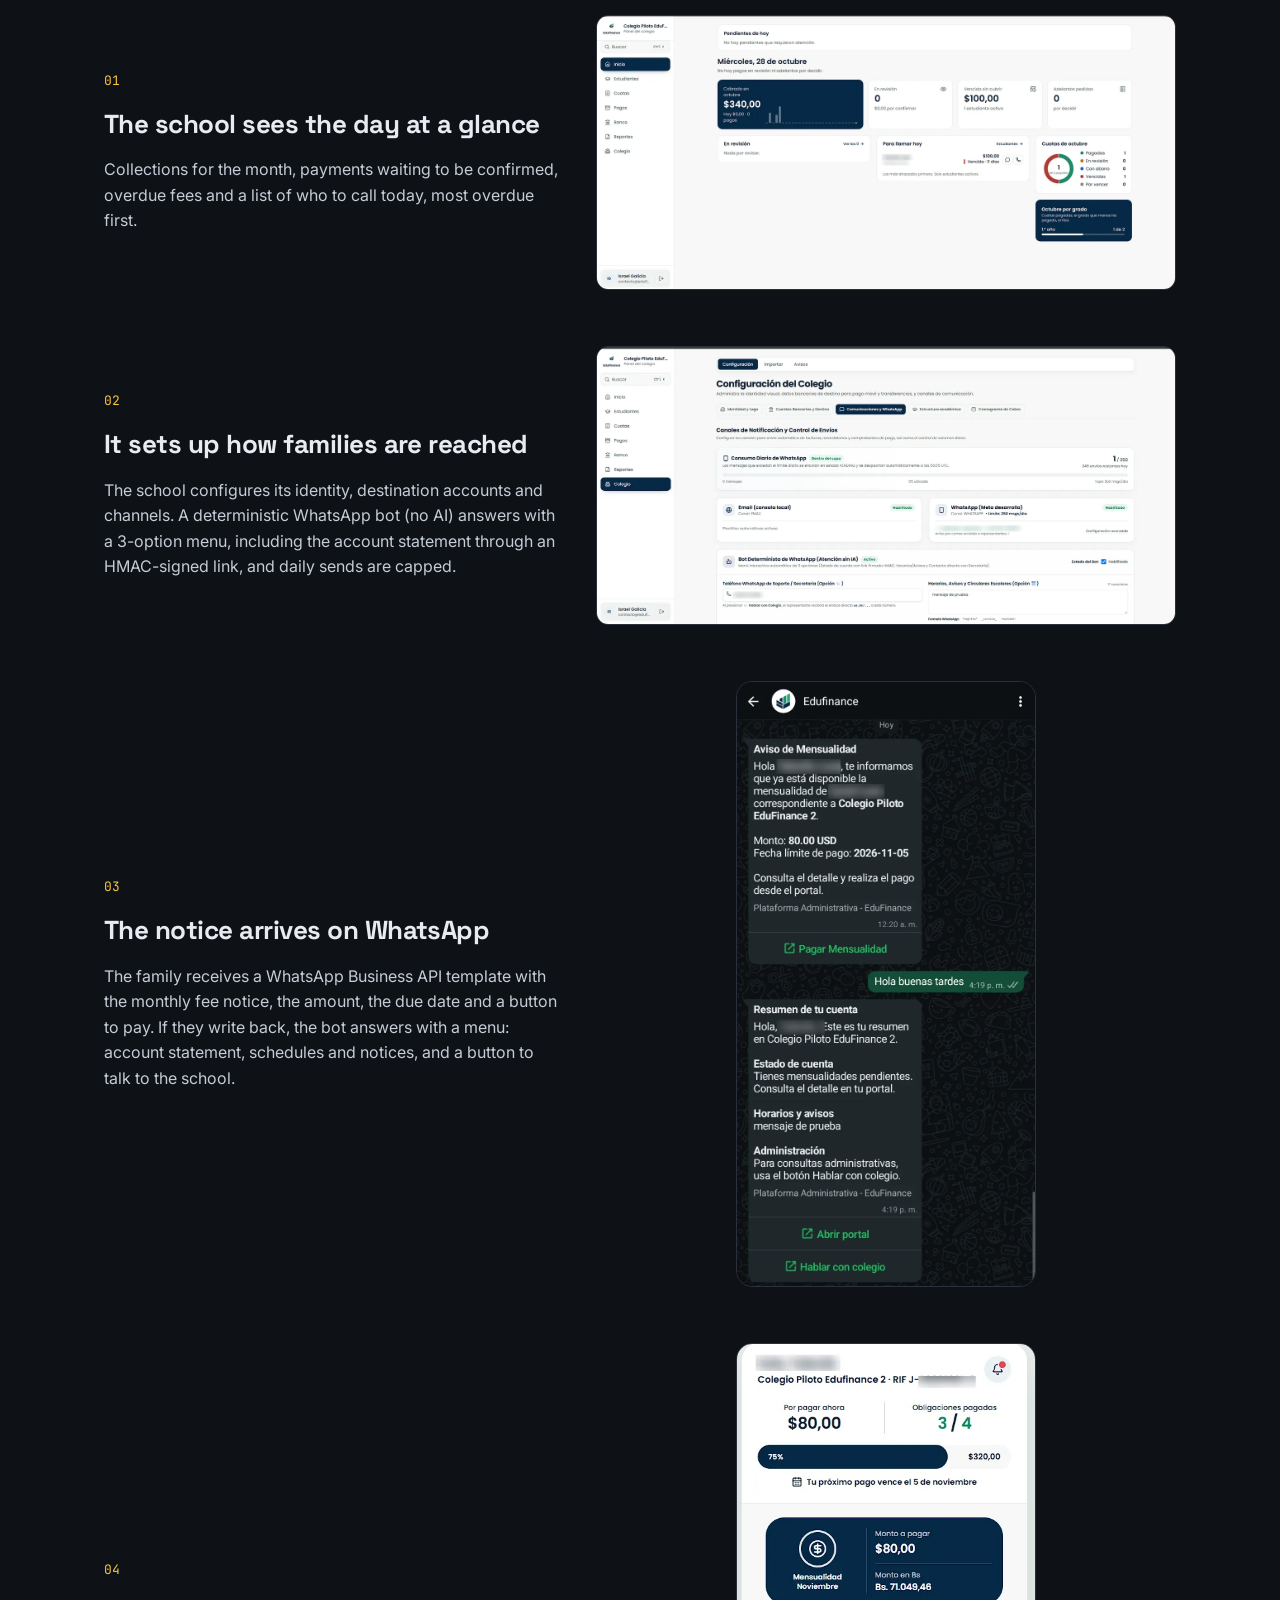
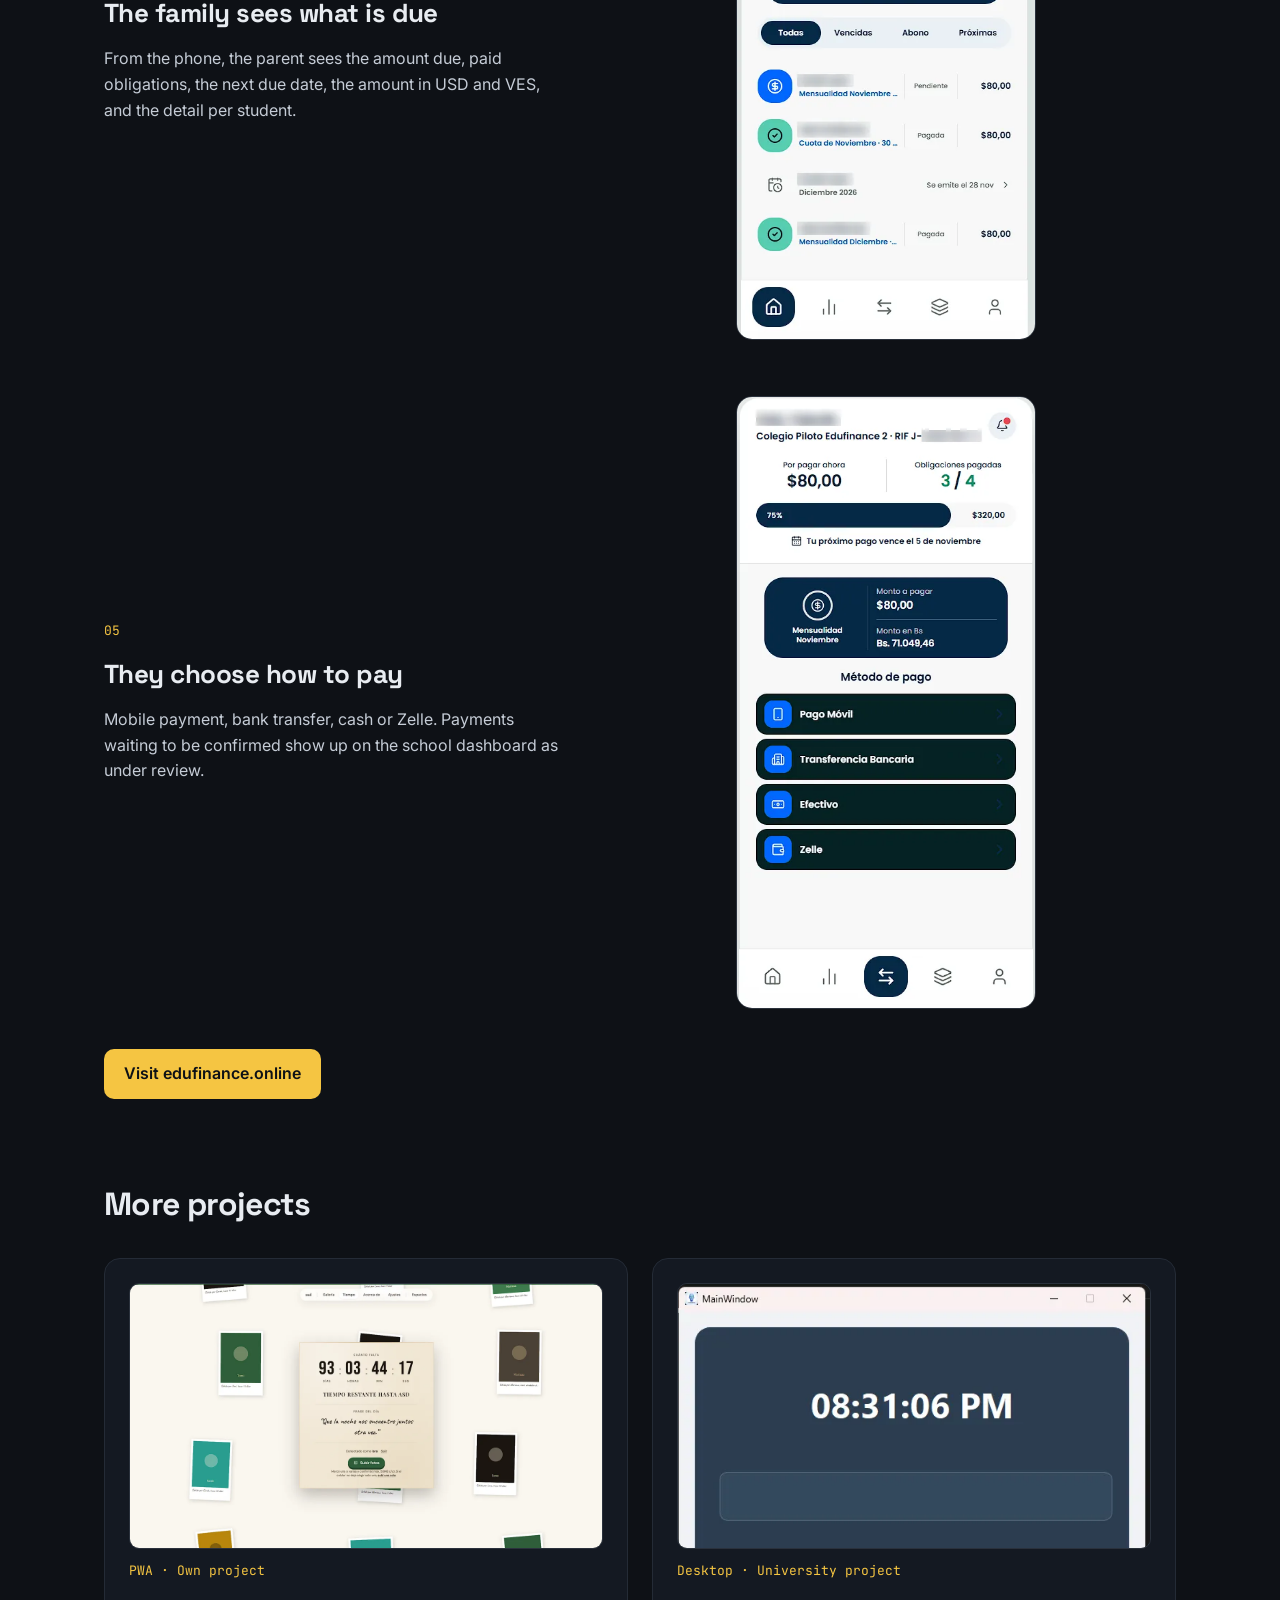
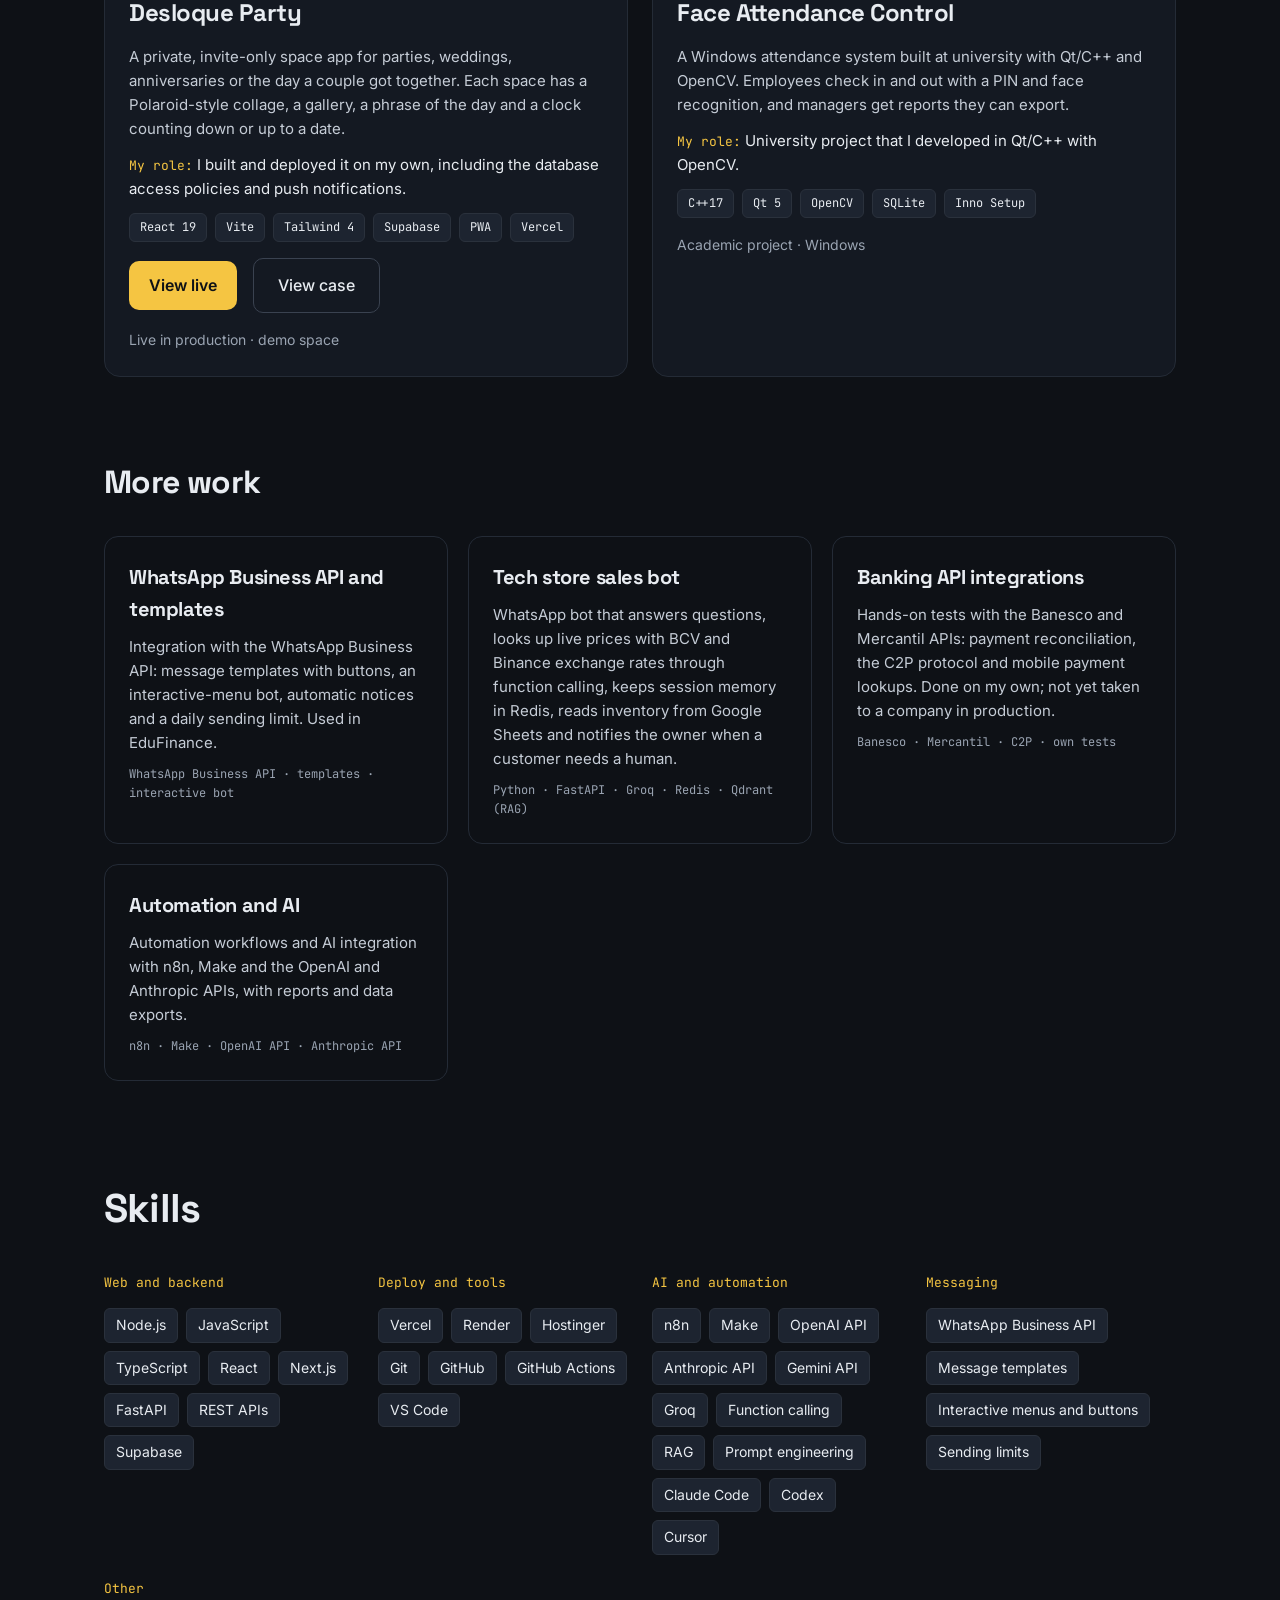
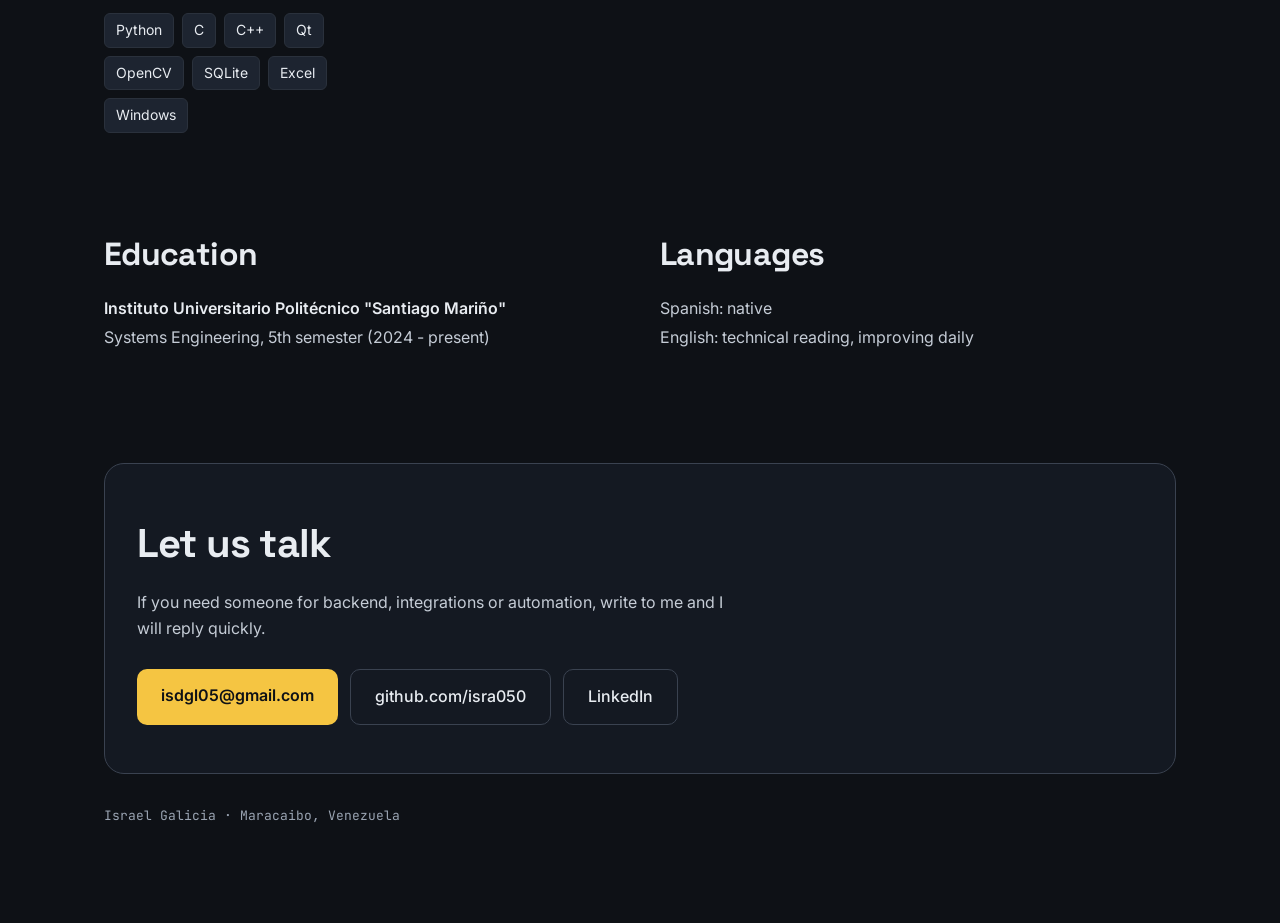
==== commit d4a6a72c: "Add files via upload" ====
--- a/index.html
+++ b/index.html
@@ -4,7 +4,8 @@
 <meta charset="utf-8">
 <meta name="viewport" content="width=device-width, initial-scale=1">
 <title>Israel Galicia · Desarrollador Full Stack</title>
-<meta name="description" content="Israel Galicia, desarrollador web y backend en Maracaibo, Venezuela. Desarrollo aplicaciones web, APIs, sistemas de gestión, integraciones con WhatsApp y automatizaciones. Disponible para proyectos y trabajo remoto.">
+<meta name="description" content="Israel Galicia, desarrollador web y backend en Maracaibo, Venezuela. Desarrollo aplicaciones web, APIs, sistemas de gestión, integraciones con WhatsApp y automatizaciones. Disponible para nuevas oportunidades.">
+<link rel="icon" href="/img/rige_dash.webp" type="image/webp">
 <link rel="canonical" href="https://isra050.github.io/">
 <meta name="robots" content="index, follow, max-image-preview:large">
 <meta name="theme-color" content="#0E1116">
@@ -112,6 +113,12 @@
  .pts{grid-template-columns:minmax(0,1fr)}.card{padding:20px}.contact{padding:32px 20px}
  .grid2{grid-template-columns:minmax(0,1fr)}
 }
+@media (max-width:640px){
+ .nav{gap:6px;padding-top:16px}.nav .r{gap:0;width:100%;flex-wrap:nowrap}.nav a.l{padding:8px 5px;font-size:13.5px}.nav button{min-width:36px;min-height:36px;padding:4px 8px;margin-left:4px}
+ .hero{padding-top:32px!important;padding-bottom:40px!important}
+ .shots{display:flex!important;overflow-x:auto;scroll-snap-type:x mandatory;gap:10px;padding-bottom:6px;-webkit-overflow-scrolling:touch}
+ .shots img{flex:0 0 88%;width:88%;scroll-snap-align:start}
+}
 </style>
 </head>
 <body>
@@ -120,21 +127,21 @@
   <header class="w hero">
     <h1 class="sg">Israel Galicia</h1>
     <p class="sg" style="margin:16px 0 0;font-size:26px;line-height:1.3;color:#F5C542;font-weight:500">Desarrollador web y backend · Node.js, APIs e integraciones</p>
-    <p class="soft" style="margin:28px 0 0;max-width:680px;font-size:18px">Desarrollo aplicaciones web, sistemas de gestión e integraciones. Trabajo con Node.js, TypeScript, Next.js y Supabase, y construyo soluciones con APIs, WhatsApp Business y automatización. Estoy disponible para proyectos y oportunidades de trabajo remoto.</p>
+    <p class="soft" style="margin:28px 0 0;max-width:680px;font-size:18px">Desarrollo aplicaciones web, sistemas de gestión e integraciones. Trabajo con Node.js, TypeScript, Next.js y Supabase, y construyo soluciones con APIs, WhatsApp Business y automatización. Estoy disponible para nuevas oportunidades y proyectos.</p>
   </header>
   <section class="w">
     <h2 class="sg big">Proyectos seleccionados</h2>
-    <article class="card"><h3 class="sg">RigeOps</h3><p class="soft">ERP y punto de venta con inventario, ventas, cajas, crédito, control de acceso por roles y soporte para múltiples sucursales.</p></article>
-    <article class="card"><h3 class="sg">EduFinance</h3><p class="soft">Plataforma SaaS de gestión financiera para instituciones educativas, con portal para familias e integración con WhatsApp Business API.</p><p><a href="https://edufinance.online">Visitar EduFinance</a></p></article>
-    <article class="card"><h3 class="sg">Bot de ventas por WhatsApp</h3><p class="soft">Automatización de atención y ventas con WhatsApp Cloud API, memoria de conversaciones, proveedores de IA y generación de cotizaciones PDF.</p></article>
-    <article class="card"><h3 class="sg">Desloque Party</h3><p class="soft">Aplicación web progresiva con espacios privados, galerías, notificaciones y almacenamiento protegido.</p><p><a href="https://desloque.vercel.app/i/K3XNDMN3">Ver demostración</a></p></article>
+    <article class="card"><h3 class="sg">RigeOps</h3><p class="soft">ERP y punto de venta con inventario, ventas, cajas, crédito, control de acceso por roles y soporte para múltiples sucursales.</p><p><a href="/proyectos/rigeops/">Ver proyecto</a></p></article>
+    <article class="card"><h3 class="sg">EduFinance</h3><p class="soft">Plataforma SaaS de gestión financiera para instituciones educativas, con portal para familias e integración con WhatsApp Business API.</p><p><a href="/proyectos/edufinance/">Ver proyecto</a> · <a href="https://edufinance.online">Visitar EduFinance</a></p></article>
+    <article class="card"><h3 class="sg">Bot de ventas por WhatsApp</h3><p class="soft">Automatización de atención y ventas con WhatsApp Cloud API, memoria de conversaciones, proveedores de IA y generación de cotizaciones PDF.</p><p><a href="/proyectos/bot-ventas-whatsapp/">Ver proyecto</a></p></article>
+    <article class="card"><h3 class="sg">Desloque Party</h3><p class="soft">Aplicación web progresiva con espacios privados, galerías, notificaciones y almacenamiento protegido.</p><p><a href="/proyectos/desloque-party/">Ver proyecto</a> · <a href="https://desloque.vercel.app/i/K3XNDMN3">Ver demostración</a></p></article>
   </section>
   <section class="w"><h2 class="sg big">Tecnologías</h2><p class="soft">JavaScript, TypeScript, Node.js, React, Next.js, Python, FastAPI, Supabase, APIs REST, WhatsApp Business API y automatización.</p></section>
-  <footer class="w"><h2 class="sg big">Contacto</h2><p class="soft">Israel Galicia · Maracaibo, Venezuela · Disponible para trabajo remoto.</p><p><a href="mailto:isdgl05@gmail.com">isdgl05@gmail.com</a> · <a href="https://github.com/isra050">GitHub</a> · <a href="https://www.linkedin.com/in/israel-galicia">LinkedIn</a></p></footer>
+  <footer class="w"><h2 class="sg big">Contacto</h2><p class="soft">Israel Galicia · Maracaibo, Venezuela · Disponible para nuevas oportunidades.</p><p><a href="mailto:isdgl05@gmail.com">isdgl05@gmail.com</a> · <a href="https://github.com/isra050">GitHub</a> · <a href="https://www.linkedin.com/in/israel-galicia">LinkedIn</a></p></footer>
 </main>
 </div>
 <script>
-var DATA={"es": {"t": {"navProjects": "Proyectos", "navSkills": "Habilidades", "navContact": "Contacto", "status": "Disponible para trabajo remoto", "role": "Desarrollador Full Stack · Node.js, APIs e integraciones", "intro": "Construyo productos de punta a punta: un ERP con punto de venta, una plataforma de cobranza escolar con WhatsApp Business API y una PWA en producción. Trabajo con Node.js, TypeScript, Next.js y Supabase, e integro APIs, mensajería y automatización con IA. Busco un equipo de producto donde seguir construyendo, de forma remota.", "ctaMail": "Escríbeme", "ctaProjects": "Ver proyectos", "projectsTitle": "Proyectos seleccionados", "projectsSub": "Productos que diseñé, construí y puse en producción yo mismo.", "shotPlaceholder": "Captura de pantalla pendiente", "flowTitle": "Cómo se mueve EduFinance", "flowSub": "Un recorrido por el producto, de la secretaría del colegio a la familia que paga. Datos de demostración.", "flowCta": "Visitar edufinance.online", "avail": "Busco un rol junior: backend, integraciones o automatización · Remoto · Maracaibo, Venezuela (UTC-4)", "roleLabel": "Mi rol:", "otherTitle": "Más proyectos", "viewLive": "Ver en vivo", "moreTitle": "Más trabajo", "skillsTitle": "Habilidades", "eduTitle": "Educación", "eduDegree": "Ingeniería de Sistemas, 5.º semestre (2024 - presente)", "langTitle": "Idiomas", "langEs": "Español: nativo", "langEn": "Inglés: lectura técnica, mejorando a diario", "contactTitle": "Hablemos", "contactSub": "Busco un rol junior de backend, integraciones o automatización. Escríbeme y te respondo pronto.", "footer": "Israel Galicia · Maracaibo, Venezuela"}, "more": [{"name": "WhatsApp Business API y plantillas", "desc": "Integración con la WhatsApp Business API: plantillas de mensajes con botones, bot con menú interactivo, avisos automáticos y control del límite diario de envíos. En uso en EduFinance.", "note": "WhatsApp Business API · plantillas · bot interactivo"}, {"name": "Bot de ventas para tienda de tecnología", "desc": "Bot de WhatsApp que responde preguntas, consulta precios en tiempo real con las tasas BCV y Binance mediante function calling, guarda la sesión en Redis, lee el inventario desde Google Sheets y avisa al dueño cuando un cliente necesita atención humana.", "note": "Python · FastAPI · Groq · Redis · Qdrant (RAG)"}, {"name": "Integraciones con APIs bancarias", "desc": "Pruebas reales con las APIs de Banesco y Mercantil: conciliación de pagos, protocolo C2P y consultas de pago móvil. Las hice por mi cuenta; todavía no las he llevado a una empresa en producción.", "note": "Banesco · Mercantil · C2P · pruebas propias"}, {"name": "Automatización e IA", "desc": "Flujos de automatización e integración de IA con n8n, Make y las APIs de OpenAI y Anthropic, con reportes y exportaciones de datos.", "note": "n8n · Make · OpenAI API · Anthropic API"}], "skills": [{"title": "Web y backend", "items": [{"label": "Node.js"}, {"label": "JavaScript"}, {"label": "TypeScript"}, {"label": "React"}, {"label": "Next.js"}, {"label": "FastAPI"}, {"label": "REST APIs"}, {"label": "Supabase"}]}, {"title": "Despliegue y herramientas", "items": [{"label": "Vercel"}, {"label": "Render"}, {"label": "Hostinger"}, {"label": "Git"}, {"label": "GitHub"}, {"label": "GitHub Actions"}, {"label": "VS Code"}]}, {"title": "IA y automatización", "items": [{"label": "n8n"}, {"label": "Make"}, {"label": "OpenAI API"}, {"label": "Anthropic API"}, {"label": "Gemini API"}, {"label": "Groq"}, {"label": "Function calling"}, {"label": "RAG"}, {"label": "Prompt engineering"}, {"label": "Claude Code"}, {"label": "Codex"}, {"label": "Cursor"}]}, {"title": "Mensajería", "items": [{"label": "WhatsApp Business API"}, {"label": "Plantillas de mensajes"}, {"label": "Menús interactivos y botones"}, {"label": "Control de límites de envío"}]}, {"title": "Otros", "items": [{"label": "Python"}, {"label": "C"}, {"label": "C++"}, {"label": "Qt"}, {"label": "OpenCV"}, {"label": "SQLite"}, {"label": "Excel"}, {"label": "Windows"}]}], "flow": [{"step": "01", "src": "img/edu_panel.webp", "imgStyle": "width: 100%; height: auto; display: block; border-radius: 12px; border: 1px solid #2A313C", "alt": "Panel del colegio en EduFinance", "title": "El colegio ve el día de un vistazo", "text": "Cobrado en el mes, pagos por confirmar, cuotas vencidas sin cubrir y una lista de a quién llamar hoy, con los más atrasados primero."}, {"step": "02", "src": "img/edu_config.webp", "imgStyle": "width: 100%; height: auto; display: block; border-radius: 12px; border: 1px solid #2A313C", "alt": "Configuración de comunicaciones y WhatsApp en EduFinance", "title": "Configura cómo se contacta a las familias", "text": "El colegio configura su identidad, cuentas de destino y canales. Un bot de WhatsApp determinista (sin IA) responde con un menú de 3 opciones, entre ellas el estado de cuenta con enlace firmado con HMAC, y hay un tope diario de envíos."}, {"step": "03", "src": "img/edu_wa.webp", "imgStyle": "width: 100%; max-width: 300px; height: auto; display: block; border-radius: 16px; border: 1px solid #2A313C", "alt": "Conversación de WhatsApp con la plantilla de aviso de mensualidad y el menú del bot de EduFinance", "title": "El aviso llega por WhatsApp", "text": "La familia recibe una plantilla de la WhatsApp Business API con el aviso de mensualidad, el monto, la fecha límite y un botón para pagar. Si escribe, el bot responde con un menú: estado de cuenta, horarios y avisos, y un botón para hablar con el colegio."}, {"step": "04", "src": "img/edu_cuotas.webp", "imgStyle": "width: 100%; max-width: 300px; height: auto; display: block; border-radius: 16px; border: 1px solid #2A313C", "alt": "Portal móvil de EduFinance para familias", "title": "La familia ve lo que debe", "text": "Desde el celular, el representante ve cuánto debe pagar, las obligaciones pagadas, el próximo vencimiento, el monto en USD y en bolívares y el detalle por estudiante."}, {"step": "05", "src": "img/edu_pago.webp", "imgStyle": "width: 100%; max-width: 300px; height: auto; display: block; border-radius: 16px; border: 1px solid #2A313C", "alt": "Selección de método de pago en EduFinance", "title": "Elige cómo pagar", "text": "Pago Móvil, transferencia bancaria, efectivo o Zelle. Los pagos pendientes de confirmar aparecen en el panel del colegio como en revisión."}], "featured": [{"kind": "ERP · Proyecto propio", "name": "RigeOps", "desc": "ERP y punto de venta en monorepo, pensado para operar en Venezuela: inventario, ventas, cajas, crédito e integración fiscal, con soporte multi-sucursal.", "points": [{"text": "POS con precios en USD y VES, tasa del día, clientes a crédito y facturas enviadas por WhatsApp"}, {"text": "Dashboard con KPIs de ventas, gráfico de 7 días y alertas de stock bajo y créditos vencidos"}, {"text": "Control de acceso por roles (RBAC), scopes por sucursal y caja, invitaciones y auditoría"}, {"text": "Bridge fiscal local (Fastify y SQLite) que comparte un contrato tipado con la web"}], "stack": [{"label": "TypeScript"}, {"label": "Next.js"}, {"label": "Supabase"}, {"label": "Fastify"}, {"label": "SQLite"}, {"label": "Turborepo"}], "hasLink": false, "link": "", "status": "Código privado · en desarrollo activo", "gallery": [{"src": "img/rige_dash.webp", "alt": "Dashboard de RigeOps con ventas, alertas y productos top"}, {"src": "img/rige_cobro.webp", "alt": "Pantalla de cobro del POS de RigeOps con pagos mixtos"}, {"src": "img/rige_venta.webp", "alt": "Venta completada en RigeOps con opción de enviar la factura por WhatsApp"}], "hasGallery": true, "galleryStyle": "display: grid; grid-template-columns: repeat(3, minmax(0, 1fr)); gap: 12px; align-items: start", "role": "Lo diseñé y construí todo: base de datos, backend, interfaz, control de acceso y despliegue."}, {"kind": "SaaS · Proyecto propio", "name": "EduFinance", "desc": "Plataforma SaaS de gestión financiera para instituciones educativas, con exportación de información para análisis y toma de decisiones.", "points": [{"text": "Panel del colegio: cobrado del mes, pagos en revisión, cuotas vencidas y lista de a quién llamar hoy"}, {"text": "Portal móvil para representantes: cuotas por estudiante, monto en USD y Bs, y pago por Pago Móvil, transferencia, efectivo o Zelle"}, {"text": "WhatsApp Business API: plantillas de mensajes con botón de pago y un bot determinista (sin IA) con menú interactivo, estado de cuenta por enlace firmado con HMAC y tope diario de envíos"}, {"text": "Configuración del colegio: identidad, cuentas de destino, estructura académica y cronograma de cobro"}], "stack": [{"label": "TypeScript"}, {"label": "Node.js"}], "hasLink": true, "link": "https://edufinance.online", "status": "En línea · datos de demostración", "gallery": [{"src": "img/edu_panel.webp", "alt": "Panel del colegio en EduFinance"}, {"src": "img/edu_config.webp", "alt": "Configuración de comunicaciones y WhatsApp en EduFinance"}], "hasGallery": true, "galleryStyle": "display: grid; grid-template-columns: repeat(2, minmax(0, 1fr)); gap: 12px; align-items: start", "role": "Lo construí de punta a punta, incluidos los portales del colegio y de las familias y la integración con WhatsApp."}, {"kind": "Bot con IA · Proyecto propio", "name": "Bot de ventas por WhatsApp", "desc": "Bot de ventas y atención para una empresa de automatizaciones, sobre la WhatsApp Cloud API. Recuerda cada conversación, responde con IA y, cuando el prospecto muestra interés, envía una cotización formal en PDF.", "points": [{"text": "Webhook de Meta con verificación, deduplicación de mensajes y debounce para agrupar mensajes seguidos"}, {"text": "Memoria de la conversación en base de datos, con prompt de ventas, reglas de tono y checklist interna (necesidad, ejemplo, precio y cierre)"}, {"text": "Capa de proveedores de IA intercambiable (Gemini o Claude) detrás de una interfaz común"}, {"text": "Entiende imágenes, notas de voz y PDFs, y genera y envía por WhatsApp una cotización en PDF"}], "stack": [{"label": "Python"}, {"label": "FastAPI"}, {"label": "SQLAlchemy"}, {"label": "SQLite"}, {"label": "WhatsApp Cloud API"}, {"label": "Gemini"}, {"label": "Claude"}, {"label": "ReportLab"}], "hasLink": false, "link": "", "status": "Código privado · en desarrollo · demo en preparación", "gallery": [], "hasGallery": false, "galleryStyle": "display: grid; grid-template-columns: repeat(2, minmax(0, 1fr)); gap: 12px; align-items: start", "role": "Diseñé la arquitectura, la integración con WhatsApp y la capa de IA."}], "others": [{"kind": "PWA · Proyecto propio", "name": "Desloque Party", "desc": "App de espacios privados por invitación para fiestas, bodas, aniversarios o el día en que una pareja se hizo novios. Cada espacio tiene collage tipo Polaroid, galería, frase del día y un reloj de cuánto falta o cuánto pasó.", "points": [{"text": "Subida de fotos y videos (HEIC a JPEG, hasta 50 MB), reacciones y comentarios"}, {"text": "Notificaciones Web Push a los miembros del espacio"}, {"text": "Almacenamiento privado con acceso por membresía (RLS en Supabase)"}, {"text": "CI con GitHub Actions: lint, build y verificación de migraciones"}], "stack": [{"label": "React 19"}, {"label": "Vite"}, {"label": "Tailwind 4"}, {"label": "Supabase"}, {"label": "PWA"}, {"label": "Vercel"}], "hasLink": true, "link": "https://desloque.vercel.app/i/K3XNDMN3", "status": "En producción · espacio de demostración", "gallery": [{"src": "img/des_tiempo.webp", "alt": "Espacio de Desloque con cuenta regresiva, frase del día y subida de fotos"}, {"src": "img/des_acerca.webp", "alt": "Detalles del espacio de Desloque, enlace de invitación y miembros"}], "hasGallery": true, "galleryStyle": "display: grid; grid-template-columns: repeat(2, minmax(0, 1fr)); gap: 12px; align-items: start", "role": "Lo construí y lo desplegué yo solo, incluidas las políticas de acceso a la base de datos y las notificaciones push.", "cover": "img/des_tiempo.webp", "coverAlt": "Espacio de Desloque con cuenta regresiva, frase del día y subida de fotos"}, {"id": "attendance", "kind": "Escritorio · Proyecto universitario", "name": "Control de asistencia facial", "desc": "Sistema de control de asistencia para Windows hecho en la universidad con Qt/C++ y OpenCV. Los empleados marcan entrada y salida con PIN y reconocimiento facial, y la administración consulta y exporta reportes.", "points": [{"text": "Registro de empleados con PIN de 4 dígitos, horario y captura automática de 15 fotos del rostro"}, {"text": "Reconocimiento facial LBPH con OpenCV; alterna entrada y salida automáticamente y las compara con el horario (temprano, puntual, tolerable o tarde)"}, {"text": "Hora validada con un servidor NTP (time.google.com) y mensajes de voz con Qt Text-to-Speech"}, {"text": "Reportes filtrables por nombre y fecha, exportación a CSV para Excel, base de datos SQLite local e instalador con Inno Setup"}], "stack": [{"label": "C++17"}, {"label": "Qt 5"}, {"label": "OpenCV"}, {"label": "SQLite"}, {"label": "Inno Setup"}], "hasLink": false, "link": "", "status": "Proyecto académico · Windows", "gallery": [{"src": "img/as_pin.webp", "alt": "Pantalla de asistencia con reloj y teclado de PIN"}, {"src": "img/as_reg.webp", "alt": "Registro de empleado con horario y captura del rostro"}, {"src": "img/as_conf.webp", "alt": "Confirmación de salida tras el reconocimiento facial, con la hora comparada con el horario"}, {"src": "img/as_rep.webp", "alt": "Reporte de asistencia con filtros por nombre y fecha y exportación a CSV"}], "hasGallery": true, "galleryStyle": "display: grid; grid-template-columns: repeat(4, minmax(0, 1fr)); gap: 12px; align-items: start", "role": "Proyecto universitario que desarrollé en Qt/C++ con OpenCV.", "cover": "img/as_pin.webp", "coverAlt": "Pantalla de asistencia con reloj y teclado de PIN"}]}, "en": {"t": {"navProjects": "Projects", "navSkills": "Skills", "navContact": "Contact", "status": "Open to remote work", "role": "Full Stack Developer · Node.js, APIs and integrations", "intro": "I build products end to end: an ERP and point of sale, a school billing platform with the WhatsApp Business API, and a live PWA. I work with Node.js, TypeScript, Next.js and Supabase, and integrate APIs, messaging and AI-driven automation. I am looking for a product team where I can keep building, remotely.", "ctaMail": "Email me", "ctaProjects": "See projects", "projectsTitle": "Selected projects", "projectsSub": "Products I designed, built and deployed myself.", "shotPlaceholder": "Screenshot coming soon", "flowTitle": "How EduFinance works", "flowSub": "A walkthrough of the product, from the school office to the family paying. Demo data.", "flowCta": "Visit edufinance.online", "avail": "Looking for a junior role: backend, integrations or automation · Remote · Maracaibo, Venezuela (UTC-4)", "roleLabel": "My role:", "otherTitle": "More projects", "viewLive": "View live", "moreTitle": "More work", "skillsTitle": "Skills", "eduTitle": "Education", "eduDegree": "Systems Engineering, 5th semester (2024 - present)", "langTitle": "Languages", "langEs": "Spanish: native", "langEn": "English: technical reading, improving daily", "contactTitle": "Let us talk", "contactSub": "I am looking for a junior backend, integrations or automation role. Write me and I will reply quickly.", "footer": "Israel Galicia · Maracaibo, Venezuela"}, "more": [{"name": "WhatsApp Business API and templates", "desc": "Integration with the WhatsApp Business API: message templates with buttons, an interactive-menu bot, automatic notices and a daily sending limit. Used in EduFinance.", "note": "WhatsApp Business API · templates · interactive bot"}, {"name": "Tech store sales bot", "desc": "WhatsApp bot that answers questions, looks up live prices with BCV and Binance exchange rates through function calling, keeps session memory in Redis, reads inventory from Google Sheets and notifies the owner when a customer needs a human.", "note": "Python · FastAPI · Groq · Redis · Qdrant (RAG)"}, {"name": "Banking API integrations", "desc": "Hands-on tests with the Banesco and Mercantil APIs: payment reconciliation, the C2P protocol and mobile payment lookups. Done on my own; not yet taken to a company in production.", "note": "Banesco · Mercantil · C2P · own tests"}, {"name": "Automation and AI", "desc": "Automation workflows and AI integration with n8n, Make and the OpenAI and Anthropic APIs, with reports and data exports.", "note": "n8n · Make · OpenAI API · Anthropic API"}], "skills": [{"title": "Web and backend", "items": [{"label": "Node.js"}, {"label": "JavaScript"}, {"label": "TypeScript"}, {"label": "React"}, {"label": "Next.js"}, {"label": "FastAPI"}, {"label": "REST APIs"}, {"label": "Supabase"}]}, {"title": "Deploy and tools", "items": [{"label": "Vercel"}, {"label": "Render"}, {"label": "Hostinger"}, {"label": "Git"}, {"label": "GitHub"}, {"label": "GitHub Actions"}, {"label": "VS Code"}]}, {"title": "AI and automation", "items": [{"label": "n8n"}, {"label": "Make"}, {"label": "OpenAI API"}, {"label": "Anthropic API"}, {"label": "Gemini API"}, {"label": "Groq"}, {"label": "Function calling"}, {"label": "RAG"}, {"label": "Prompt engineering"}, {"label": "Claude Code"}, {"label": "Codex"}, {"label": "Cursor"}]}, {"title": "Messaging", "items": [{"label": "WhatsApp Business API"}, {"label": "Message templates"}, {"label": "Interactive menus and buttons"}, {"label": "Sending limits"}]}, {"title": "Other", "items": [{"label": "Python"}, {"label": "C"}, {"label": "C++"}, {"label": "Qt"}, {"label": "OpenCV"}, {"label": "SQLite"}, {"label": "Excel"}, {"label": "Windows"}]}], "flow": [{"step": "01", "src": "img/edu_panel.webp", "imgStyle": "width: 100%; height: auto; display: block; border-radius: 12px; border: 1px solid #2A313C", "alt": "EduFinance school dashboard", "title": "The school sees the day at a glance", "text": "Collections for the month, payments waiting to be confirmed, overdue fees and a list of who to call today, most overdue first."}, {"step": "02", "src": "img/edu_config.webp", "imgStyle": "width: 100%; height: auto; display: block; border-radius: 12px; border: 1px solid #2A313C", "alt": "EduFinance communications and WhatsApp settings", "title": "It sets up how families are reached", "text": "The school configures its identity, destination accounts and channels. A deterministic WhatsApp bot (no AI) answers with a 3-option menu, including the account statement through an HMAC-signed link, and daily sends are capped."}, {"step": "03", "src": "img/edu_wa.webp", "imgStyle": "width: 100%; max-width: 300px; height: auto; display: block; border-radius: 16px; border: 1px solid #2A313C", "alt": "WhatsApp conversation with a monthly-fee template message and the EduFinance bot menu", "title": "The notice arrives on WhatsApp", "text": "The family receives a WhatsApp Business API template with the monthly fee notice, the amount, the due date and a button to pay. If they write back, the bot answers with a menu: account statement, schedules and notices, and a button to talk to the school."}, {"step": "04", "src": "img/edu_cuotas.webp", "imgStyle": "width: 100%; max-width: 300px; height: auto; display: block; border-radius: 16px; border: 1px solid #2A313C", "alt": "EduFinance mobile portal for families", "title": "The family sees what is due", "text": "From the phone, the parent sees the amount due, paid obligations, the next due date, the amount in USD and VES, and the detail per student."}, {"step": "05", "src": "img/edu_pago.webp", "imgStyle": "width: 100%; max-width: 300px; height: auto; display: block; border-radius: 16px; border: 1px solid #2A313C", "alt": "EduFinance payment method selection", "title": "They choose how to pay", "text": "Mobile payment, bank transfer, cash or Zelle. Payments waiting to be confirmed show up on the school dashboard as under review."}], "featured": [{"kind": "ERP · Own project", "name": "RigeOps", "desc": "A monorepo ERP and point of sale built to operate in Venezuela: inventory, sales, cash registers, credit and fiscal integration, with multi-branch support.", "points": [{"text": "POS with USD and VES pricing, daily exchange rate, credit customers and invoices sent by WhatsApp"}, {"text": "Dashboard with sales KPIs, a 7-day chart, and low-stock and overdue-credit alerts"}, {"text": "Role-based access (RBAC), branch and register scopes, invitations and an audit log"}, {"text": "Local fiscal bridge (Fastify and SQLite) sharing a typed contract with the web app"}], "stack": [{"label": "TypeScript"}, {"label": "Next.js"}, {"label": "Supabase"}, {"label": "Fastify"}, {"label": "SQLite"}, {"label": "Turborepo"}], "hasLink": false, "link": "", "status": "Private code · in active development", "gallery": [{"src": "img/rige_dash.webp", "alt": "RigeOps dashboard with sales, alerts and top products"}, {"src": "img/rige_cobro.webp", "alt": "RigeOps POS payment screen with mixed payment methods"}, {"src": "img/rige_venta.webp", "alt": "RigeOps completed sale with option to send the invoice by WhatsApp"}], "hasGallery": true, "galleryStyle": "display: grid; grid-template-columns: repeat(3, minmax(0, 1fr)); gap: 12px; align-items: start", "role": "I designed and built all of it: database, backend, interface, access control and deployment."}, {"kind": "SaaS · Own project", "name": "EduFinance", "desc": "A SaaS platform for financial management in educational institutions, with data export for analysis and decision making.", "points": [{"text": "School dashboard: monthly collections, payments under review, overdue fees and who to call today"}, {"text": "Mobile portal for families: fees per student, amounts in USD and VES, and payment by mobile payment, bank transfer, cash or Zelle"}, {"text": "WhatsApp Business API: message templates with a payment button and a deterministic bot (no AI) with an interactive menu, HMAC-signed account statement links and a daily send limit"}, {"text": "School settings: identity, destination accounts, academic structure and billing schedule"}], "stack": [{"label": "TypeScript"}, {"label": "Node.js"}], "hasLink": true, "link": "https://edufinance.online", "status": "Online · demo data", "gallery": [{"src": "img/edu_panel.webp", "alt": "EduFinance school dashboard"}, {"src": "img/edu_config.webp", "alt": "EduFinance communications and WhatsApp settings"}], "hasGallery": true, "galleryStyle": "display: grid; grid-template-columns: repeat(2, minmax(0, 1fr)); gap: 12px; align-items: start", "role": "I built it end to end, including the school and family portals and the WhatsApp integration."}, {"kind": "AI bot · Own project", "name": "WhatsApp Sales Bot", "desc": "A sales and support bot for an automation company, built on the WhatsApp Cloud API. It remembers each conversation, answers with AI and, when the prospect is interested, sends a formal quote as a PDF.", "points": [{"text": "Meta webhook with verification, message de-duplication and debounce to group messages sent in a row"}, {"text": "Conversation memory stored in a database, with a sales prompt, tone rules and an internal checklist (need, example, price, close)"}, {"text": "Swappable AI provider layer (Gemini or Claude) behind a common interface"}, {"text": "Understands images, voice notes and PDFs, and generates and sends a quote PDF over WhatsApp"}], "stack": [{"label": "Python"}, {"label": "FastAPI"}, {"label": "SQLAlchemy"}, {"label": "SQLite"}, {"label": "WhatsApp Cloud API"}, {"label": "Gemini"}, {"label": "Claude"}, {"label": "ReportLab"}], "hasLink": false, "link": "", "status": "Private code · in development · demo in progress", "gallery": [], "hasGallery": false, "galleryStyle": "display: grid; grid-template-columns: repeat(2, minmax(0, 1fr)); gap: 12px; align-items: start", "role": "I designed the architecture, the WhatsApp integration and the AI layer."}], "others": [{"kind": "PWA · Own project", "name": "Desloque Party", "desc": "A private, invite-only space app for parties, weddings, anniversaries or the day a couple got together. Each space has a Polaroid-style collage, a gallery, a phrase of the day and a clock counting down or up to a date.", "points": [{"text": "Photo and video upload (HEIC to JPEG, up to 50 MB), reactions and comments"}, {"text": "Web Push notifications to space members"}, {"text": "Private storage with membership-based access (Supabase RLS)"}, {"text": "GitHub Actions CI: lint, build and migration drift check"}], "stack": [{"label": "React 19"}, {"label": "Vite"}, {"label": "Tailwind 4"}, {"label": "Supabase"}, {"label": "PWA"}, {"label": "Vercel"}], "hasLink": true, "link": "https://desloque.vercel.app/i/K3XNDMN3", "status": "Live in production · demo space", "gallery": [{"src": "img/des_tiempo.webp", "alt": "Desloque space with countdown, phrase of the day and photo upload"}, {"src": "img/des_acerca.webp", "alt": "Desloque space details, invite link and members"}], "hasGallery": true, "galleryStyle": "display: grid; grid-template-columns: repeat(2, minmax(0, 1fr)); gap: 12px; align-items: start", "role": "I built and deployed it on my own, including the database access policies and push notifications.", "cover": "img/des_tiempo.webp", "coverAlt": "Desloque space with countdown, phrase of the day and photo upload"}, {"id": "attendance", "kind": "Desktop · University project", "name": "Face Attendance Control", "desc": "A Windows attendance system built at university with Qt/C++ and OpenCV. Employees check in and out with a PIN and face recognition, and managers get reports they can export.", "points": [{"text": "Employee registration with a 4-digit PIN, schedule and automatic capture of 15 face photos"}, {"text": "LBPH face recognition with OpenCV; entries and exits alternate automatically and are compared with the schedule (early, on time, tolerable or late)"}, {"text": "Time validated against an NTP server (time.google.com), with voice messages through Qt Text-to-Speech"}, {"text": "Reports filterable by name and date, CSV export for Excel, local SQLite database and an Inno Setup installer"}], "stack": [{"label": "C++17"}, {"label": "Qt 5"}, {"label": "OpenCV"}, {"label": "SQLite"}, {"label": "Inno Setup"}], "hasLink": false, "link": "", "status": "Academic project · Windows", "gallery": [{"src": "img/as_pin.webp", "alt": "Attendance kiosk screen with clock and PIN keypad"}, {"src": "img/as_reg.webp", "alt": "Employee registration form with schedule and face capture"}, {"src": "img/as_conf.webp", "alt": "Check-out confirmation after face recognition, with time compared to the schedule"}, {"src": "img/as_rep.webp", "alt": "Attendance report with name and date filters and CSV export"}], "hasGallery": true, "galleryStyle": "display: grid; grid-template-columns: repeat(4, minmax(0, 1fr)); gap: 12px; align-items: start", "role": "University project that I developed in Qt/C++ with OpenCV.", "cover": "img/as_pin.webp", "coverAlt": "Attendance kiosk screen with clock and PIN keypad"}]}};
+var DATA={"es": {"t": {"navProjects": "Proyectos", "navSkills": "Habilidades", "navContact": "Contacto", "status": "Disponible para nuevas oportunidades", "role": "Desarrollador Full Stack · Node.js, APIs e integraciones", "intro": "Construyo productos de punta a punta: un ERP con punto de venta, una plataforma de cobranza escolar con WhatsApp Business API y una PWA en producción. Trabajo con Node.js, TypeScript, Next.js y Supabase, e integro APIs, mensajería y automatización con IA. Busco un equipo de producto donde seguir construyendo.", "ctaMail": "Escríbeme", "ctaProjects": "Ver proyectos", "projectsTitle": "Proyectos seleccionados", "projectsSub": "Productos que diseñé, construí y puse en producción yo mismo.", "shotPlaceholder": "Captura de pantalla pendiente", "flowTitle": "Cómo se mueve EduFinance", "flowSub": "Un recorrido por el producto, de la secretaría del colegio a la familia que paga. Datos de demostración.", "flowCta": "Visitar edufinance.online", "avail": "Backend, integraciones y automatización · Maracaibo, Venezuela (UTC-4)", "roleLabel": "Mi rol:", "otherTitle": "Más proyectos", "viewLive": "Ver en vivo", "moreTitle": "Más trabajo", "skillsTitle": "Habilidades", "eduTitle": "Educación", "eduDegree": "Ingeniería de Sistemas, 5.º semestre (2024 - presente)", "langTitle": "Idiomas", "langEs": "Español: nativo", "langEn": "Inglés: lectura técnica, mejorando a diario", "contactTitle": "Hablemos", "contactSub": "Si buscas a alguien para backend, integraciones o automatización, escríbeme y te respondo pronto.", "footer": "Israel Galicia · Maracaibo, Venezuela"}, "more": [{"name": "WhatsApp Business API y plantillas", "desc": "Integración con la WhatsApp Business API: plantillas de mensajes con botones, bot con menú interactivo, avisos automáticos y control del límite diario de envíos. En uso en EduFinance.", "note": "WhatsApp Business API · plantillas · bot interactivo"}, {"name": "Bot de ventas para tienda de tecnología", "desc": "Bot de WhatsApp que responde preguntas, consulta precios en tiempo real con las tasas BCV y Binance mediante function calling, guarda la sesión en Redis, lee el inventario desde Google Sheets y avisa al dueño cuando un cliente necesita atención humana.", "note": "Python · FastAPI · Groq · Redis · Qdrant (RAG)"}, {"name": "Integraciones con APIs bancarias", "desc": "Pruebas reales con las APIs de Banesco y Mercantil: conciliación de pagos, protocolo C2P y consultas de pago móvil. Las hice por mi cuenta; todavía no las he llevado a una empresa en producción.", "note": "Banesco · Mercantil · C2P · pruebas propias"}, {"name": "Automatización e IA", "desc": "Flujos de automatización e integración de IA con n8n, Make y las APIs de OpenAI y Anthropic, con reportes y exportaciones de datos.", "note": "n8n · Make · OpenAI API · Anthropic API"}], "skills": [{"title": "Web y backend", "items": [{"label": "Node.js"}, {"label": "JavaScript"}, {"label": "TypeScript"}, {"label": "React"}, {"label": "Next.js"}, {"label": "FastAPI"}, {"label": "REST APIs"}, {"label": "Supabase"}]}, {"title": "Despliegue y herramientas", "items": [{"label": "Vercel"}, {"label": "Render"}, {"label": "Hostinger"}, {"label": "Git"}, {"label": "GitHub"}, {"label": "GitHub Actions"}, {"label": "VS Code"}]}, {"title": "IA y automatización", "items": [{"label": "n8n"}, {"label": "Make"}, {"label": "OpenAI API"}, {"label": "Anthropic API"}, {"label": "Gemini API"}, {"label": "Groq"}, {"label": "Function calling"}, {"label": "RAG"}, {"label": "Prompt engineering"}, {"label": "Claude Code"}, {"label": "Codex"}, {"label": "Cursor"}]}, {"title": "Mensajería", "items": [{"label": "WhatsApp Business API"}, {"label": "Plantillas de mensajes"}, {"label": "Menús interactivos y botones"}, {"label": "Control de límites de envío"}]}, {"title": "Otros", "items": [{"label": "Python"}, {"label": "C"}, {"label": "C++"}, {"label": "Qt"}, {"label": "OpenCV"}, {"label": "SQLite"}, {"label": "Excel"}, {"label": "Windows"}]}], "flow": [{"step": "01", "src": "img/edu_panel.webp", "imgStyle": "width: 100%; height: auto; display: block; border-radius: 12px; border: 1px solid #2A313C", "alt": "Panel del colegio en EduFinance", "title": "El colegio ve el día de un vistazo", "text": "Cobrado en el mes, pagos por confirmar, cuotas vencidas sin cubrir y una lista de a quién llamar hoy, con los más atrasados primero."}, {"step": "02", "src": "img/edu_config.webp", "imgStyle": "width: 100%; height: auto; display: block; border-radius: 12px; border: 1px solid #2A313C", "alt": "Configuración de comunicaciones y WhatsApp en EduFinance", "title": "Configura cómo se contacta a las familias", "text": "El colegio configura su identidad, cuentas de destino y canales. Un bot de WhatsApp determinista (sin IA) responde con un menú de 3 opciones, entre ellas el estado de cuenta con enlace firmado con HMAC, y hay un tope diario de envíos."}, {"step": "03", "src": "img/edu_wa.webp", "imgStyle": "width: 100%; max-width: 300px; height: auto; display: block; border-radius: 16px; border: 1px solid #2A313C", "alt": "Conversación de WhatsApp con la plantilla de aviso de mensualidad y el menú del bot de EduFinance", "title": "El aviso llega por WhatsApp", "text": "La familia recibe una plantilla de la WhatsApp Business API con el aviso de mensualidad, el monto, la fecha límite y un botón para pagar. Si escribe, el bot responde con un menú: estado de cuenta, horarios y avisos, y un botón para hablar con el colegio."}, {"step": "04", "src": "img/edu_cuotas.webp", "imgStyle": "width: 100%; max-width: 300px; height: auto; display: block; border-radius: 16px; border: 1px solid #2A313C", "alt": "Portal móvil de EduFinance para familias", "title": "La familia ve lo que debe", "text": "Desde el celular, el representante ve cuánto debe pagar, las obligaciones pagadas, el próximo vencimiento, el monto en USD y en bolívares y el detalle por estudiante."}, {"step": "05", "src": "img/edu_pago.webp", "imgStyle": "width: 100%; max-width: 300px; height: auto; display: block; border-radius: 16px; border: 1px solid #2A313C", "alt": "Selección de método de pago en EduFinance", "title": "Elige cómo pagar", "text": "Pago Móvil, transferencia bancaria, efectivo o Zelle. Los pagos pendientes de confirmar aparecen en el panel del colegio como en revisión."}], "featured": [{"kind": "ERP · Proyecto propio", "name": "RigeOps", "desc": "ERP y punto de venta en monorepo, pensado para operar en Venezuela: inventario, ventas, cajas, crédito e integración fiscal, con soporte multi-sucursal.", "points": [{"text": "POS con precios en USD y VES, tasa del día, clientes a crédito y facturas enviadas por WhatsApp"}, {"text": "Dashboard con KPIs de ventas, gráfico de 7 días y alertas de stock bajo y créditos vencidos"}, {"text": "Control de acceso por roles (RBAC), scopes por sucursal y caja, invitaciones y auditoría"}, {"text": "Bridge fiscal local (Fastify y SQLite) que comparte un contrato tipado con la web"}], "stack": [{"label": "TypeScript"}, {"label": "Next.js"}, {"label": "Supabase"}, {"label": "Fastify"}, {"label": "SQLite"}, {"label": "Turborepo"}], "hasLink": false, "link": "", "status": "Código privado · en desarrollo activo", "gallery": [{"src": "img/rige_dash.webp", "alt": "Dashboard de RigeOps con ventas, alertas y productos top"}, {"src": "img/rige_cobro.webp", "alt": "Pantalla de cobro del POS de RigeOps con pagos mixtos"}, {"src": "img/rige_venta.webp", "alt": "Venta completada en RigeOps con opción de enviar la factura por WhatsApp"}], "hasGallery": true, "galleryStyle": "display: grid; grid-template-columns: repeat(3, minmax(0, 1fr)); gap: 12px; align-items: start", "role": "Lo diseñé y construí todo: base de datos, backend, interfaz, control de acceso y despliegue."}, {"kind": "SaaS · Proyecto propio", "name": "EduFinance", "desc": "Plataforma SaaS de gestión financiera para instituciones educativas, con exportación de información para análisis y toma de decisiones.", "points": [{"text": "Panel del colegio: cobrado del mes, pagos en revisión, cuotas vencidas y lista de a quién llamar hoy"}, {"text": "Portal móvil para representantes: cuotas por estudiante, monto en USD y Bs, y pago por Pago Móvil, transferencia, efectivo o Zelle"}, {"text": "WhatsApp Business API: plantillas de mensajes con botón de pago y un bot determinista (sin IA) con menú interactivo, estado de cuenta por enlace firmado con HMAC y tope diario de envíos"}, {"text": "Configuración del colegio: identidad, cuentas de destino, estructura académica y cronograma de cobro"}], "stack": [{"label": "TypeScript"}, {"label": "Node.js"}], "hasLink": true, "link": "https://edufinance.online", "status": "En línea · datos de demostración", "gallery": [{"src": "img/edu_panel.webp", "alt": "Panel del colegio en EduFinance"}, {"src": "img/edu_config.webp", "alt": "Configuración de comunicaciones y WhatsApp en EduFinance"}], "hasGallery": true, "galleryStyle": "display: grid; grid-template-columns: repeat(2, minmax(0, 1fr)); gap: 12px; align-items: start", "role": "Lo construí de punta a punta, incluidos los portales del colegio y de las familias y la integración con WhatsApp."}, {"kind": "Bot con IA · Proyecto propio", "name": "Bot de ventas por WhatsApp", "desc": "Bot de ventas y atención para una empresa de automatizaciones, sobre la WhatsApp Cloud API. Recuerda cada conversación, responde con IA y, cuando el prospecto muestra interés, envía una cotización formal en PDF.", "points": [{"text": "Webhook de Meta con verificación, deduplicación de mensajes y debounce para agrupar mensajes seguidos"}, {"text": "Memoria de la conversación en base de datos, con prompt de ventas, reglas de tono y checklist interna (necesidad, ejemplo, precio y cierre)"}, {"text": "Capa de proveedores de IA intercambiable (Gemini o Claude) detrás de una interfaz común"}, {"text": "Entiende imágenes, notas de voz y PDFs, y genera y envía por WhatsApp una cotización en PDF"}], "stack": [{"label": "Python"}, {"label": "FastAPI"}, {"label": "SQLAlchemy"}, {"label": "SQLite"}, {"label": "WhatsApp Cloud API"}, {"label": "Gemini"}, {"label": "Claude"}, {"label": "ReportLab"}], "hasLink": false, "link": "", "status": "Código privado · en desarrollo · demo en preparación", "gallery": [], "hasGallery": false, "galleryStyle": "display: grid; grid-template-columns: repeat(2, minmax(0, 1fr)); gap: 12px; align-items: start", "role": "Diseñé la arquitectura, la integración con WhatsApp y la capa de IA."}], "others": [{"kind": "PWA · Proyecto propio", "name": "Desloque Party", "desc": "App de espacios privados por invitación para fiestas, bodas, aniversarios o el día en que una pareja se hizo novios. Cada espacio tiene collage tipo Polaroid, galería, frase del día y un reloj de cuánto falta o cuánto pasó.", "points": [{"text": "Subida de fotos y videos (HEIC a JPEG, hasta 50 MB), reacciones y comentarios"}, {"text": "Notificaciones Web Push a los miembros del espacio"}, {"text": "Almacenamiento privado con acceso por membresía (RLS en Supabase)"}, {"text": "CI con GitHub Actions: lint, build y verificación de migraciones"}], "stack": [{"label": "React 19"}, {"label": "Vite"}, {"label": "Tailwind 4"}, {"label": "Supabase"}, {"label": "PWA"}, {"label": "Vercel"}], "hasLink": true, "link": "https://desloque.vercel.app/i/K3XNDMN3", "status": "En producción · espacio de demostración", "gallery": [{"src": "img/des_tiempo.webp", "alt": "Espacio de Desloque con cuenta regresiva, frase del día y subida de fotos"}, {"src": "img/des_acerca.webp", "alt": "Detalles del espacio de Desloque, enlace de invitación y miembros"}], "hasGallery": true, "galleryStyle": "display: grid; grid-template-columns: repeat(2, minmax(0, 1fr)); gap: 12px; align-items: start", "role": "Lo construí y lo desplegué yo solo, incluidas las políticas de acceso a la base de datos y las notificaciones push.", "cover": "img/des_tiempo.webp", "coverAlt": "Espacio de Desloque con cuenta regresiva, frase del día y subida de fotos"}, {"id": "attendance", "kind": "Escritorio · Proyecto universitario", "name": "Control de asistencia facial", "desc": "Sistema de control de asistencia para Windows hecho en la universidad con Qt/C++ y OpenCV. Los empleados marcan entrada y salida con PIN y reconocimiento facial, y la administración consulta y exporta reportes.", "points": [{"text": "Registro de empleados con PIN de 4 dígitos, horario y captura automática de 15 fotos del rostro"}, {"text": "Reconocimiento facial LBPH con OpenCV; alterna entrada y salida automáticamente y las compara con el horario (temprano, puntual, tolerable o tarde)"}, {"text": "Hora validada con un servidor NTP (time.google.com) y mensajes de voz con Qt Text-to-Speech"}, {"text": "Reportes filtrables por nombre y fecha, exportación a CSV para Excel, base de datos SQLite local e instalador con Inno Setup"}], "stack": [{"label": "C++17"}, {"label": "Qt 5"}, {"label": "OpenCV"}, {"label": "SQLite"}, {"label": "Inno Setup"}], "hasLink": false, "link": "", "status": "Proyecto académico · Windows", "gallery": [{"src": "img/as_pin.webp", "alt": "Pantalla de asistencia con reloj y teclado de PIN"}, {"src": "img/as_reg.webp", "alt": "Registro de empleado con horario y captura del rostro"}, {"src": "img/as_conf.webp", "alt": "Confirmación de salida tras el reconocimiento facial, con la hora comparada con el horario"}, {"src": "img/as_rep.webp", "alt": "Reporte de asistencia con filtros por nombre y fecha y exportación a CSV"}], "hasGallery": true, "galleryStyle": "display: grid; grid-template-columns: repeat(4, minmax(0, 1fr)); gap: 12px; align-items: start", "role": "Proyecto universitario que desarrollé en Qt/C++ con OpenCV.", "cover": "img/as_pin.webp", "coverAlt": "Pantalla de asistencia con reloj y teclado de PIN"}]}, "en": {"t": {"navProjects": "Projects", "navSkills": "Skills", "navContact": "Contact", "status": "Open to new opportunities", "role": "Full Stack Developer · Node.js, APIs and integrations", "intro": "I build products end to end: an ERP and point of sale, a school billing platform with the WhatsApp Business API, and a live PWA. I work with Node.js, TypeScript, Next.js and Supabase, and integrate APIs, messaging and AI-driven automation. I am looking for a product team where I can keep building.", "ctaMail": "Email me", "ctaProjects": "See projects", "projectsTitle": "Selected projects", "projectsSub": "Products I designed, built and deployed myself.", "shotPlaceholder": "Screenshot coming soon", "flowTitle": "How EduFinance works", "flowSub": "A walkthrough of the product, from the school office to the family paying. Demo data.", "flowCta": "Visit edufinance.online", "avail": "Backend, integrations and automation · Maracaibo, Venezuela (UTC-4)", "roleLabel": "My role:", "otherTitle": "More projects", "viewLive": "View live", "moreTitle": "More work", "skillsTitle": "Skills", "eduTitle": "Education", "eduDegree": "Systems Engineering, 5th semester (2024 - present)", "langTitle": "Languages", "langEs": "Spanish: native", "langEn": "English: technical reading, improving daily", "contactTitle": "Let us talk", "contactSub": "If you need someone for backend, integrations or automation, write to me and I will reply quickly.", "footer": "Israel Galicia · Maracaibo, Venezuela"}, "more": [{"name": "WhatsApp Business API and templates", "desc": "Integration with the WhatsApp Business API: message templates with buttons, an interactive-menu bot, automatic notices and a daily sending limit. Used in EduFinance.", "note": "WhatsApp Business API · templates · interactive bot"}, {"name": "Tech store sales bot", "desc": "WhatsApp bot that answers questions, looks up live prices with BCV and Binance exchange rates through function calling, keeps session memory in Redis, reads inventory from Google Sheets and notifies the owner when a customer needs a human.", "note": "Python · FastAPI · Groq · Redis · Qdrant (RAG)"}, {"name": "Banking API integrations", "desc": "Hands-on tests with the Banesco and Mercantil APIs: payment reconciliation, the C2P protocol and mobile payment lookups. Done on my own; not yet taken to a company in production.", "note": "Banesco · Mercantil · C2P · own tests"}, {"name": "Automation and AI", "desc": "Automation workflows and AI integration with n8n, Make and the OpenAI and Anthropic APIs, with reports and data exports.", "note": "n8n · Make · OpenAI API · Anthropic API"}], "skills": [{"title": "Web and backend", "items": [{"label": "Node.js"}, {"label": "JavaScript"}, {"label": "TypeScript"}, {"label": "React"}, {"label": "Next.js"}, {"label": "FastAPI"}, {"label": "REST APIs"}, {"label": "Supabase"}]}, {"title": "Deploy and tools", "items": [{"label": "Vercel"}, {"label": "Render"}, {"label": "Hostinger"}, {"label": "Git"}, {"label": "GitHub"}, {"label": "GitHub Actions"}, {"label": "VS Code"}]}, {"title": "AI and automation", "items": [{"label": "n8n"}, {"label": "Make"}, {"label": "OpenAI API"}, {"label": "Anthropic API"}, {"label": "Gemini API"}, {"label": "Groq"}, {"label": "Function calling"}, {"label": "RAG"}, {"label": "Prompt engineering"}, {"label": "Claude Code"}, {"label": "Codex"}, {"label": "Cursor"}]}, {"title": "Messaging", "items": [{"label": "WhatsApp Business API"}, {"label": "Message templates"}, {"label": "Interactive menus and buttons"}, {"label": "Sending limits"}]}, {"title": "Other", "items": [{"label": "Python"}, {"label": "C"}, {"label": "C++"}, {"label": "Qt"}, {"label": "OpenCV"}, {"label": "SQLite"}, {"label": "Excel"}, {"label": "Windows"}]}], "flow": [{"step": "01", "src": "img/edu_panel.webp", "imgStyle": "width: 100%; height: auto; display: block; border-radius: 12px; border: 1px solid #2A313C", "alt": "EduFinance school dashboard", "title": "The school sees the day at a glance", "text": "Collections for the month, payments waiting to be confirmed, overdue fees and a list of who to call today, most overdue first."}, {"step": "02", "src": "img/edu_config.webp", "imgStyle": "width: 100%; height: auto; display: block; border-radius: 12px; border: 1px solid #2A313C", "alt": "EduFinance communications and WhatsApp settings", "title": "It sets up how families are reached", "text": "The school configures its identity, destination accounts and channels. A deterministic WhatsApp bot (no AI) answers with a 3-option menu, including the account statement through an HMAC-signed link, and daily sends are capped."}, {"step": "03", "src": "img/edu_wa.webp", "imgStyle": "width: 100%; max-width: 300px; height: auto; display: block; border-radius: 16px; border: 1px solid #2A313C", "alt": "WhatsApp conversation with a monthly-fee template message and the EduFinance bot menu", "title": "The notice arrives on WhatsApp", "text": "The family receives a WhatsApp Business API template with the monthly fee notice, the amount, the due date and a button to pay. If they write back, the bot answers with a menu: account statement, schedules and notices, and a button to talk to the school."}, {"step": "04", "src": "img/edu_cuotas.webp", "imgStyle": "width: 100%; max-width: 300px; height: auto; display: block; border-radius: 16px; border: 1px solid #2A313C", "alt": "EduFinance mobile portal for families", "title": "The family sees what is due", "text": "From the phone, the parent sees the amount due, paid obligations, the next due date, the amount in USD and VES, and the detail per student."}, {"step": "05", "src": "img/edu_pago.webp", "imgStyle": "width: 100%; max-width: 300px; height: auto; display: block; border-radius: 16px; border: 1px solid #2A313C", "alt": "EduFinance payment method selection", "title": "They choose how to pay", "text": "Mobile payment, bank transfer, cash or Zelle. Payments waiting to be confirmed show up on the school dashboard as under review."}], "featured": [{"kind": "ERP · Own project", "name": "RigeOps", "desc": "A monorepo ERP and point of sale built to operate in Venezuela: inventory, sales, cash registers, credit and fiscal integration, with multi-branch support.", "points": [{"text": "POS with USD and VES pricing, daily exchange rate, credit customers and invoices sent by WhatsApp"}, {"text": "Dashboard with sales KPIs, a 7-day chart, and low-stock and overdue-credit alerts"}, {"text": "Role-based access (RBAC), branch and register scopes, invitations and an audit log"}, {"text": "Local fiscal bridge (Fastify and SQLite) sharing a typed contract with the web app"}], "stack": [{"label": "TypeScript"}, {"label": "Next.js"}, {"label": "Supabase"}, {"label": "Fastify"}, {"label": "SQLite"}, {"label": "Turborepo"}], "hasLink": false, "link": "", "status": "Private code · in active development", "gallery": [{"src": "img/rige_dash.webp", "alt": "RigeOps dashboard with sales, alerts and top products"}, {"src": "img/rige_cobro.webp", "alt": "RigeOps POS payment screen with mixed payment methods"}, {"src": "img/rige_venta.webp", "alt": "RigeOps completed sale with option to send the invoice by WhatsApp"}], "hasGallery": true, "galleryStyle": "display: grid; grid-template-columns: repeat(3, minmax(0, 1fr)); gap: 12px; align-items: start", "role": "I designed and built all of it: database, backend, interface, access control and deployment."}, {"kind": "SaaS · Own project", "name": "EduFinance", "desc": "A SaaS platform for financial management in educational institutions, with data export for analysis and decision making.", "points": [{"text": "School dashboard: monthly collections, payments under review, overdue fees and who to call today"}, {"text": "Mobile portal for families: fees per student, amounts in USD and VES, and payment by mobile payment, bank transfer, cash or Zelle"}, {"text": "WhatsApp Business API: message templates with a payment button and a deterministic bot (no AI) with an interactive menu, HMAC-signed account statement links and a daily send limit"}, {"text": "School settings: identity, destination accounts, academic structure and billing schedule"}], "stack": [{"label": "TypeScript"}, {"label": "Node.js"}], "hasLink": true, "link": "https://edufinance.online", "status": "Online · demo data", "gallery": [{"src": "img/edu_panel.webp", "alt": "EduFinance school dashboard"}, {"src": "img/edu_config.webp", "alt": "EduFinance communications and WhatsApp settings"}], "hasGallery": true, "galleryStyle": "display: grid; grid-template-columns: repeat(2, minmax(0, 1fr)); gap: 12px; align-items: start", "role": "I built it end to end, including the school and family portals and the WhatsApp integration."}, {"kind": "AI bot · Own project", "name": "WhatsApp Sales Bot", "desc": "A sales and support bot for an automation company, built on the WhatsApp Cloud API. It remembers each conversation, answers with AI and, when the prospect is interested, sends a formal quote as a PDF.", "points": [{"text": "Meta webhook with verification, message de-duplication and debounce to group messages sent in a row"}, {"text": "Conversation memory stored in a database, with a sales prompt, tone rules and an internal checklist (need, example, price, close)"}, {"text": "Swappable AI provider layer (Gemini or Claude) behind a common interface"}, {"text": "Understands images, voice notes and PDFs, and generates and sends a quote PDF over WhatsApp"}], "stack": [{"label": "Python"}, {"label": "FastAPI"}, {"label": "SQLAlchemy"}, {"label": "SQLite"}, {"label": "WhatsApp Cloud API"}, {"label": "Gemini"}, {"label": "Claude"}, {"label": "ReportLab"}], "hasLink": false, "link": "", "status": "Private code · in development · demo in progress", "gallery": [], "hasGallery": false, "galleryStyle": "display: grid; grid-template-columns: repeat(2, minmax(0, 1fr)); gap: 12px; align-items: start", "role": "I designed the architecture, the WhatsApp integration and the AI layer."}], "others": [{"kind": "PWA · Own project", "name": "Desloque Party", "desc": "A private, invite-only space app for parties, weddings, anniversaries or the day a couple got together. Each space has a Polaroid-style collage, a gallery, a phrase of the day and a clock counting down or up to a date.", "points": [{"text": "Photo and video upload (HEIC to JPEG, up to 50 MB), reactions and comments"}, {"text": "Web Push notifications to space members"}, {"text": "Private storage with membership-based access (Supabase RLS)"}, {"text": "GitHub Actions CI: lint, build and migration drift check"}], "stack": [{"label": "React 19"}, {"label": "Vite"}, {"label": "Tailwind 4"}, {"label": "Supabase"}, {"label": "PWA"}, {"label": "Vercel"}], "hasLink": true, "link": "https://desloque.vercel.app/i/K3XNDMN3", "status": "Live in production · demo space", "gallery": [{"src": "img/des_tiempo.webp", "alt": "Desloque space with countdown, phrase of the day and photo upload"}, {"src": "img/des_acerca.webp", "alt": "Desloque space details, invite link and members"}], "hasGallery": true, "galleryStyle": "display: grid; grid-template-columns: repeat(2, minmax(0, 1fr)); gap: 12px; align-items: start", "role": "I built and deployed it on my own, including the database access policies and push notifications.", "cover": "img/des_tiempo.webp", "coverAlt": "Desloque space with countdown, phrase of the day and photo upload"}, {"id": "attendance", "kind": "Desktop · University project", "name": "Face Attendance Control", "desc": "A Windows attendance system built at university with Qt/C++ and OpenCV. Employees check in and out with a PIN and face recognition, and managers get reports they can export.", "points": [{"text": "Employee registration with a 4-digit PIN, schedule and automatic capture of 15 face photos"}, {"text": "LBPH face recognition with OpenCV; entries and exits alternate automatically and are compared with the schedule (early, on time, tolerable or late)"}, {"text": "Time validated against an NTP server (time.google.com), with voice messages through Qt Text-to-Speech"}, {"text": "Reports filterable by name and date, CSV export for Excel, local SQLite database and an Inno Setup installer"}], "stack": [{"label": "C++17"}, {"label": "Qt 5"}, {"label": "OpenCV"}, {"label": "SQLite"}, {"label": "Inno Setup"}], "hasLink": false, "link": "", "status": "Academic project · Windows", "gallery": [{"src": "img/as_pin.webp", "alt": "Attendance kiosk screen with clock and PIN keypad"}, {"src": "img/as_reg.webp", "alt": "Employee registration form with schedule and face capture"}, {"src": "img/as_conf.webp", "alt": "Check-out confirmation after face recognition, with time compared to the schedule"}, {"src": "img/as_rep.webp", "alt": "Attendance report with name and date filters and CSV export"}], "hasGallery": true, "galleryStyle": "display: grid; grid-template-columns: repeat(4, minmax(0, 1fr)); gap: 12px; align-items: start", "role": "University project that I developed in Qt/C++ with OpenCV.", "cover": "img/as_pin.webp", "coverAlt": "Attendance kiosk screen with clock and PIN keypad"}]}};
 var GH='https://github.com/isra050',LI='https://www.linkedin.com/in/israel-galicia',MAIL='isdgl05@gmail.com';
 var PROJECT_URLS={
  'RigeOps':'/proyectos/rigeops/',
